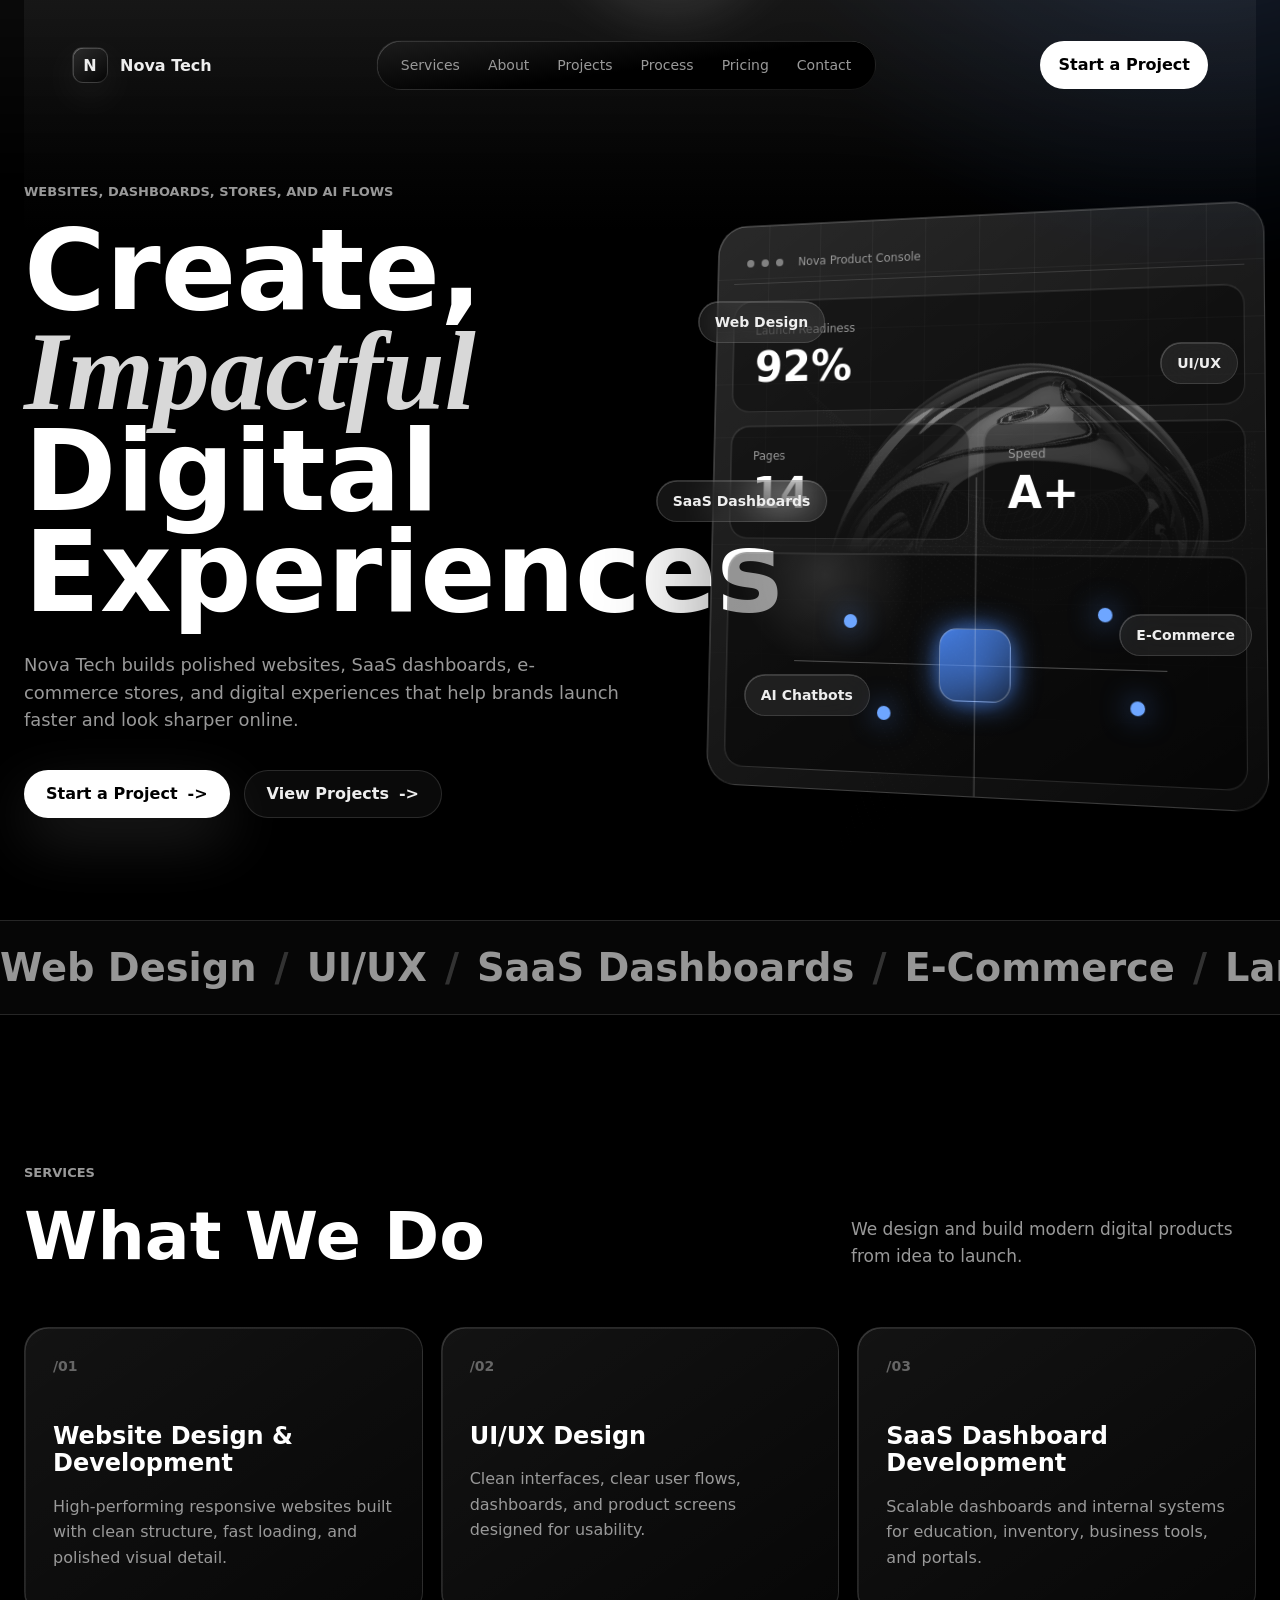
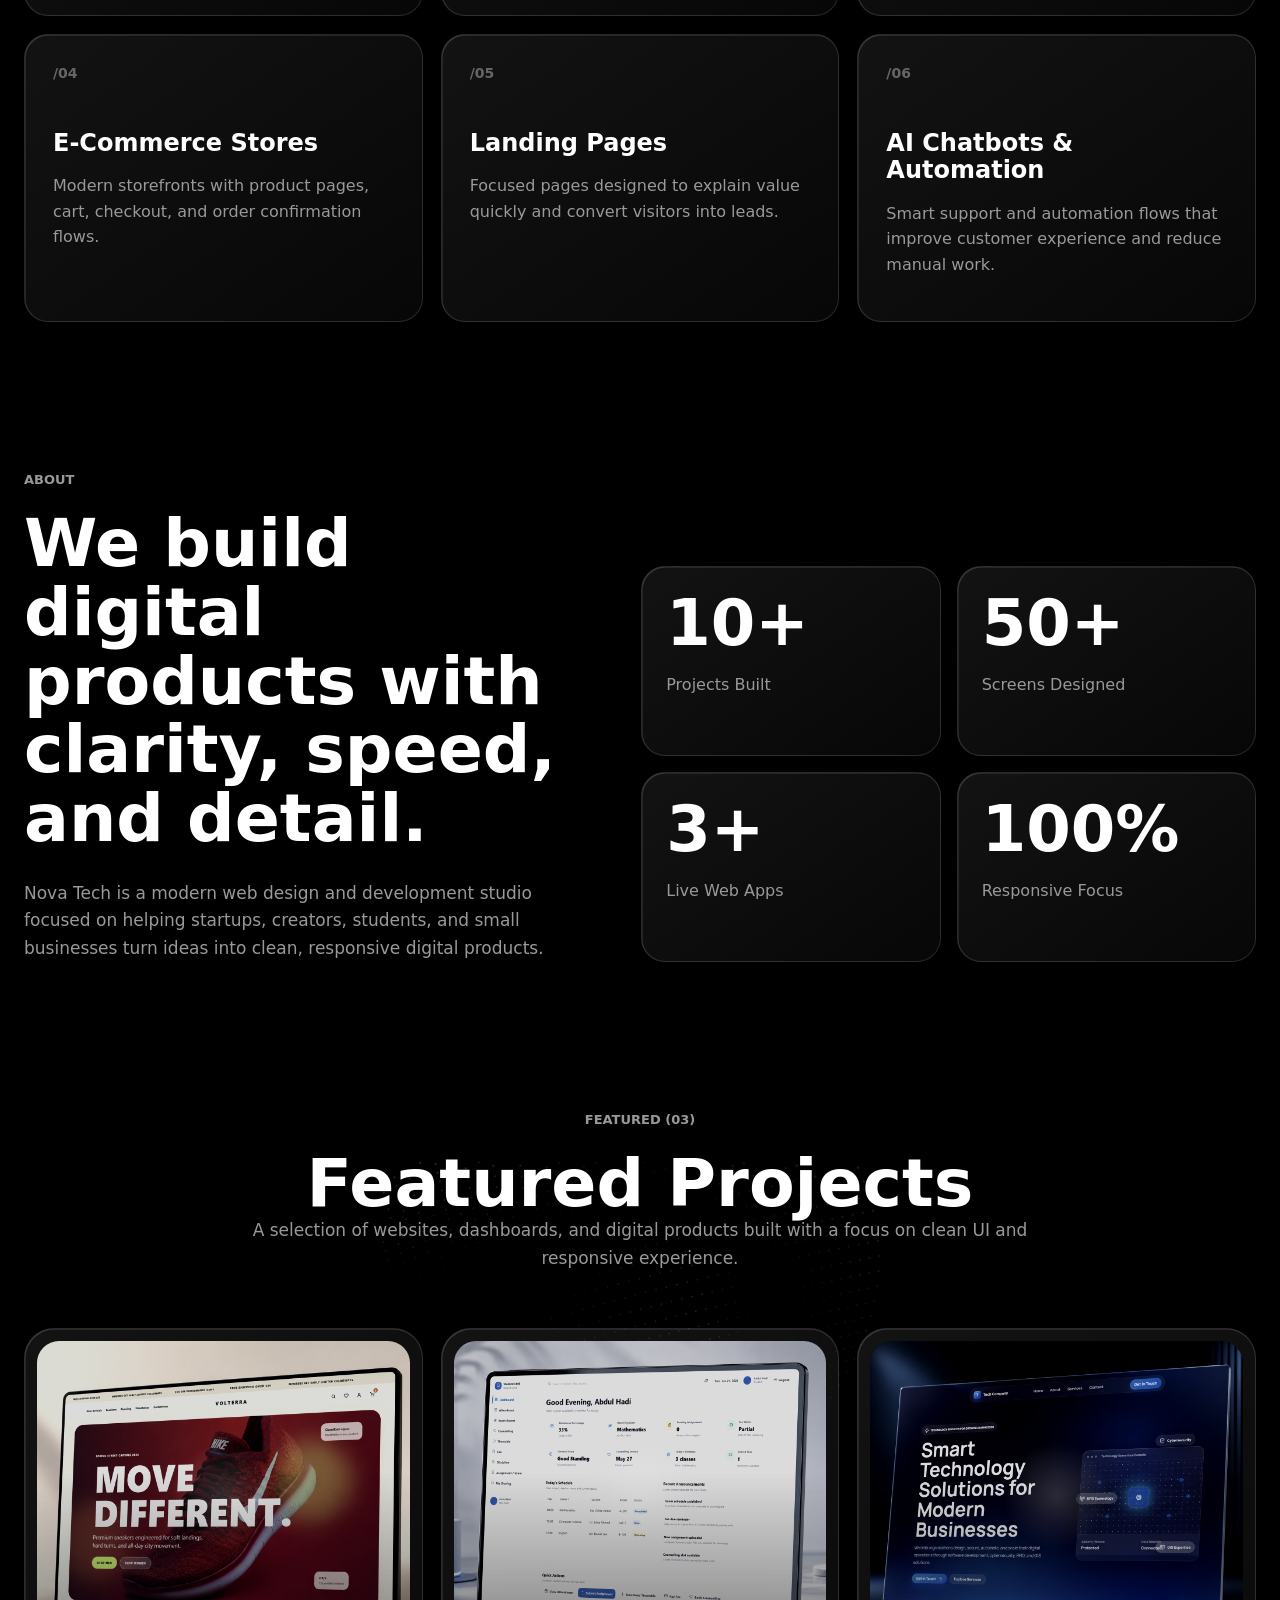
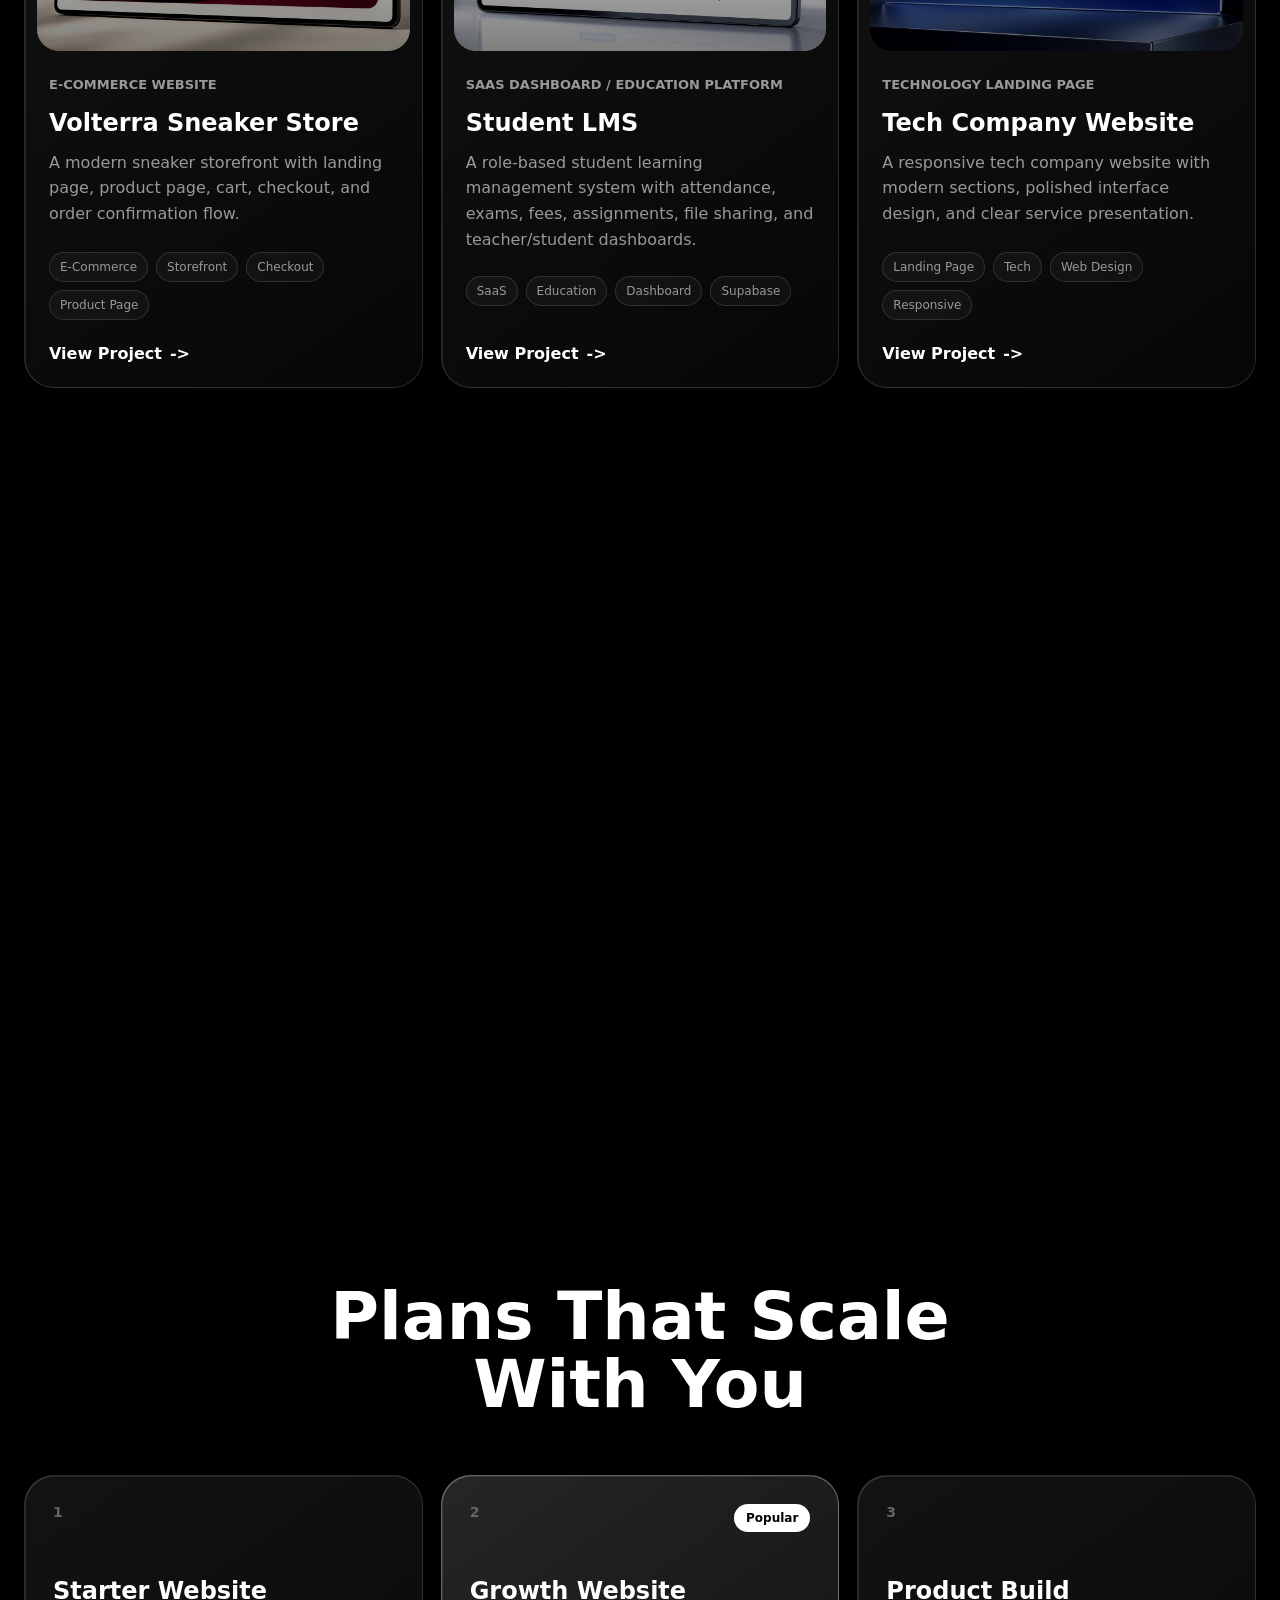
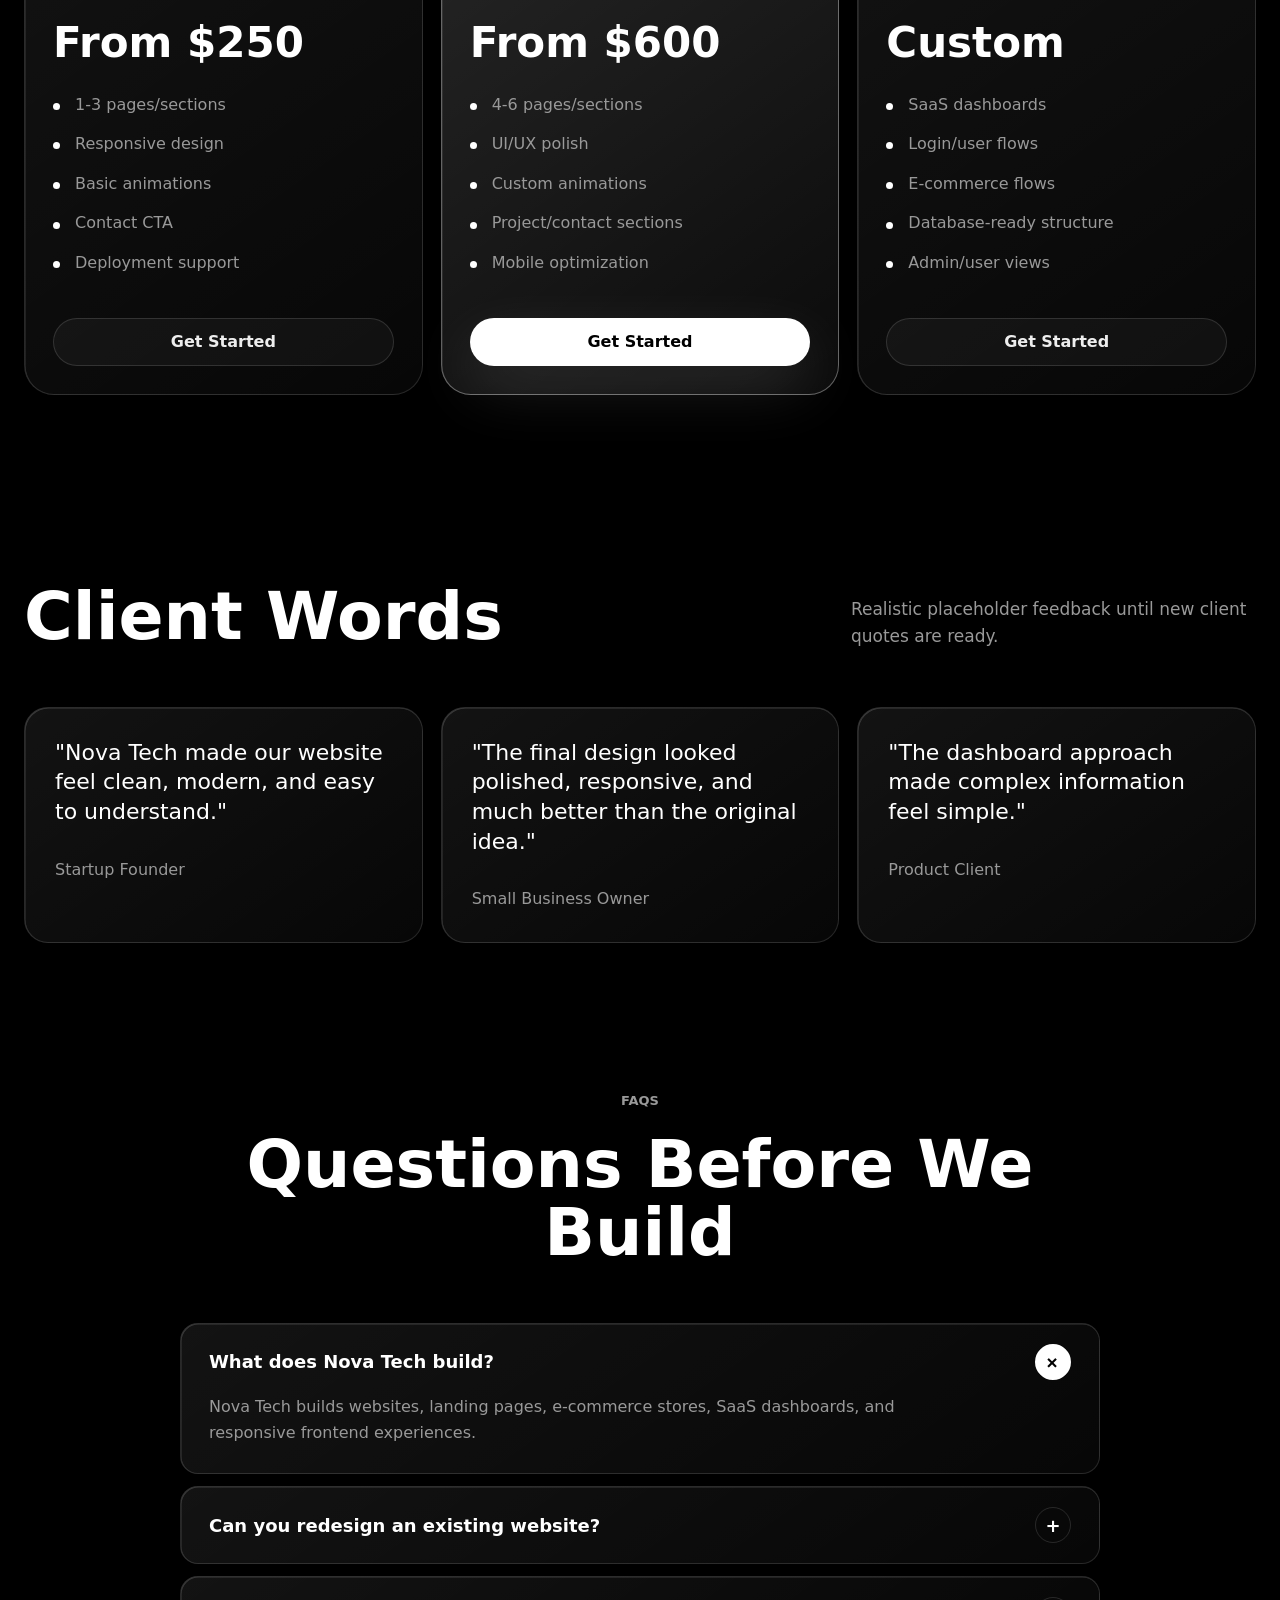
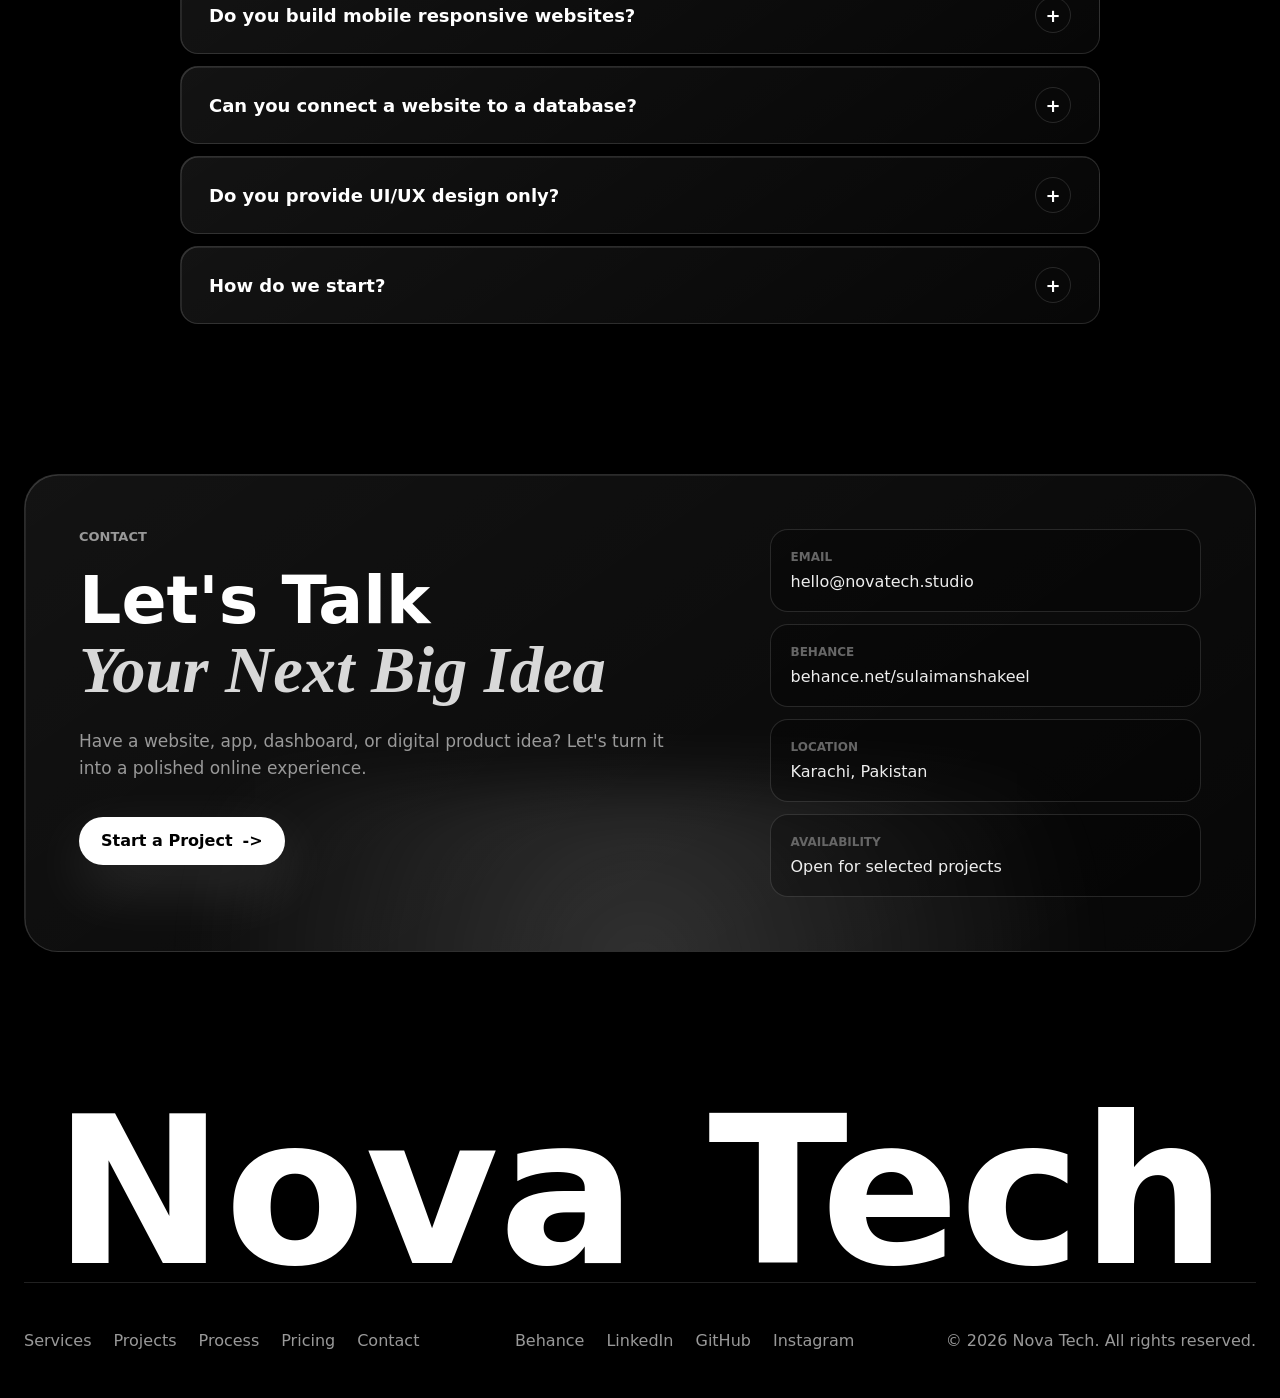
==== index.html @ 1b35720e "Add files via upload" ====
<!DOCTYPE html>
<html lang="en">
  <head>
    <meta charset="UTF-8" />
    <meta name="viewport" content="width=device-width, initial-scale=1.0" />
    <meta
      name="description"
      content="Nova Tech is a modern web design and development studio building websites, SaaS dashboards, e-commerce stores, landing pages, AI chatbot integrations, and responsive frontend experiences."
    />
    <meta property="og:title" content="Nova Tech - Web Design and Development Studio" />
    <meta
      property="og:description"
      content="Polished websites, SaaS dashboards, e-commerce stores, and digital experiences built with clarity, speed, and detail."
    />
    <meta property="og:type" content="website" />
    <meta property="og:image" content="./assets/tech-website.png" />
    <title>Nova Tech - Web Design and Development Studio</title>
    <link
      rel="icon"
      href="data:image/svg+xml,%3Csvg xmlns='http://www.w3.org/2000/svg' viewBox='0 0 64 64'%3E%3Crect width='64' height='64' rx='18' fill='%23000'/%3E%3Cpath d='M17 45V19h7.5l15 17.3V19H47v26h-7.1L24.5 27.2V45H17Z' fill='%23fff'/%3E%3C/svg%3E"
    />
    <link rel="stylesheet" href="./styles.css" />
  </head>
  <body>
    <div class="page-glow" aria-hidden="true"></div>

    <header class="site-header" data-header>
      <div class="header-inner">
        <a class="brand" href="#hero" aria-label="Nova Tech home">
          <span class="brand-mark">N</span>
          <span>Nova Tech</span>
        </a>

        <nav class="desktop-nav" aria-label="Primary navigation">
          <a href="#services">Services</a>
          <a href="#about">About</a>
          <a href="#projects">Projects</a>
          <a href="#process">Process</a>
          <a href="#pricing">Pricing</a>
          <a href="#contact">Contact</a>
        </nav>

        <a class="header-cta magnetic" href="mailto:hello@novatech.studio?subject=Start%20a%20Project">Start a Project</a>

        <button class="menu-toggle" type="button" aria-label="Open navigation" aria-expanded="false" data-menu-toggle>
          <span></span>
          <span></span>
        </button>
      </div>

      <nav class="mobile-nav" aria-label="Mobile navigation" data-mobile-nav>
        <a href="#services">Services</a>
        <a href="#about">About</a>
        <a href="#projects">Projects</a>
        <a href="#process">Process</a>
        <a href="#pricing">Pricing</a>
        <a href="#contact">Contact</a>
      </nav>
    </header>

    <main>
      <section class="hero section-shell" id="hero">
        <div class="hero-bg" aria-hidden="true">
          <img src="./assets/nova-hero-orb.svg" alt="" class="hero-orb" />
          <img src="./assets/template-wave-field.png" alt="" class="hero-wave" />
        </div>

        <div class="hero-copy">
          <p class="eyebrow reveal">Websites, dashboards, stores, and AI flows</p>
          <h1 class="reveal stagger-1">
            Create,<br />
            <em>Impactful</em><br />
            Digital Experiences
          </h1>
          <p class="hero-text reveal stagger-2">
            Nova Tech builds polished websites, SaaS dashboards, e-commerce stores, and digital experiences that help
            brands launch faster and look sharper online.
          </p>
          <div class="hero-actions reveal stagger-3">
            <a class="button button-primary magnetic" href="mailto:hello@novatech.studio?subject=Start%20a%20Project">
              Start a Project
              <span aria-hidden="true">-></span>
            </a>
            <a class="button button-secondary magnetic" href="#projects">
              View Projects
              <span aria-hidden="true">-></span>
            </a>
          </div>
        </div>

        <div class="hero-visual reveal stagger-2" aria-label="Nova Tech digital product preview">
          <div class="preview-shell">
            <div class="preview-topbar">
              <span></span>
              <span></span>
              <span></span>
              <p>Nova Product Console</p>
            </div>
            <div class="preview-grid">
              <div class="preview-card wide">
                <span class="metric-label">Launch Readiness</span>
                <strong>92%</strong>
              </div>
              <div class="preview-card">
                <span class="metric-label">Pages</span>
                <strong>14</strong>
              </div>
              <div class="preview-card">
                <span class="metric-label">Speed</span>
                <strong>A+</strong>
              </div>
              <div class="preview-panel">
                <span class="node node-a"></span>
                <span class="node node-b"></span>
                <span class="node node-c"></span>
                <span class="node node-d"></span>
                <span class="node node-center"></span>
              </div>
            </div>
          </div>

          <span class="float-label float-one">Web Design</span>
          <span class="float-label float-two">UI/UX</span>
          <span class="float-label float-three">SaaS Dashboards</span>
          <span class="float-label float-four">E-Commerce</span>
          <span class="float-label float-five">AI Chatbots</span>
        </div>
      </section>

      <section class="marquee" aria-label="Nova Tech services ticker">
        <div class="marquee-track">
          <span>Web Design</span>
          <span>UI/UX</span>
          <span>SaaS Dashboards</span>
          <span>E-Commerce</span>
          <span>Landing Pages</span>
          <span>AI Chatbots</span>
          <span>Responsive Frontends</span>
          <span>Web Design</span>
          <span>UI/UX</span>
          <span>SaaS Dashboards</span>
          <span>E-Commerce</span>
          <span>Landing Pages</span>
          <span>AI Chatbots</span>
          <span>Responsive Frontends</span>
        </div>
      </section>

      <section class="section-shell services" id="services">
        <div class="section-kicker reveal">Services</div>
        <div class="section-heading split">
          <h2 class="reveal">What We Do</h2>
          <p class="reveal stagger-1">We design and build modern digital products from idea to launch.</p>
        </div>

        <div class="service-grid">
          <article class="service-card reveal">
            <span>/01</span>
            <h3>Website Design & Development</h3>
            <p>High-performing responsive websites built with clean structure, fast loading, and polished visual detail.</p>
          </article>
          <article class="service-card reveal stagger-1">
            <span>/02</span>
            <h3>UI/UX Design</h3>
            <p>Clean interfaces, clear user flows, dashboards, and product screens designed for usability.</p>
          </article>
          <article class="service-card reveal stagger-2">
            <span>/03</span>
            <h3>SaaS Dashboard Development</h3>
            <p>Scalable dashboards and internal systems for education, inventory, business tools, and portals.</p>
          </article>
          <article class="service-card reveal">
            <span>/04</span>
            <h3>E-Commerce Stores</h3>
            <p>Modern storefronts with product pages, cart, checkout, and order confirmation flows.</p>
          </article>
          <article class="service-card reveal stagger-1">
            <span>/05</span>
            <h3>Landing Pages</h3>
            <p>Focused pages designed to explain value quickly and convert visitors into leads.</p>
          </article>
          <article class="service-card reveal stagger-2">
            <span>/06</span>
            <h3>AI Chatbots & Automation</h3>
            <p>Smart support and automation flows that improve customer experience and reduce manual work.</p>
          </article>
        </div>
      </section>

      <section class="section-shell about" id="about">
        <div class="about-copy">
          <div class="section-kicker reveal">About</div>
          <h2 class="reveal">We build digital products with clarity, speed, and detail.</h2>
          <p class="reveal stagger-1">
            Nova Tech is a modern web design and development studio focused on helping startups, creators, students, and
            small businesses turn ideas into clean, responsive digital products.
          </p>
        </div>

        <div class="stats-grid">
          <div class="stat-card reveal"><strong>10+</strong><span>Projects Built</span></div>
          <div class="stat-card reveal stagger-1"><strong>50+</strong><span>Screens Designed</span></div>
          <div class="stat-card reveal stagger-2"><strong>3+</strong><span>Live Web Apps</span></div>
          <div class="stat-card reveal stagger-3"><strong>100%</strong><span>Responsive Focus</span></div>
        </div>
      </section>

      <section class="section-shell projects" id="projects">
        <div class="section-heading centered">
          <div class="section-kicker reveal">Featured (03)</div>
          <h2 class="reveal stagger-1">Featured Projects</h2>
          <p class="reveal stagger-2">
            A selection of websites, dashboards, and digital products built with a focus on clean UI and responsive
            experience.
          </p>
        </div>

        <div class="project-grid">
          <a
            class="project-card reveal"
            href="https://sneaker-store-self.vercel.app/"
            target="_blank"
            rel="noopener"
          >
            <div class="project-image">
              <img src="./assets/sneaker-store.png" alt="Volterra Sneaker Store website preview" />
              <span class="project-cursor">View</span>
            </div>
            <div class="project-body">
              <p>E-Commerce Website</p>
              <h3>Volterra Sneaker Store</h3>
              <span class="project-description">
                A modern sneaker storefront with landing page, product page, cart, checkout, and order confirmation flow.
              </span>
              <div class="tag-row">
                <span>E-Commerce</span>
                <span>Storefront</span>
                <span>Checkout</span>
                <span>Product Page</span>
              </div>
              <span class="project-link">View Project <span aria-hidden="true">-></span></span>
            </div>
          </a>

          <a
            class="project-card reveal stagger-1"
            href="https://student-lms-alpha.vercel.app/dashboard"
            target="_blank"
            rel="noopener"
          >
            <div class="project-image">
              <img src="./assets/student-lms.png" alt="Student LMS dashboard preview" />
              <span class="project-cursor">View</span>
            </div>
            <div class="project-body">
              <p>SaaS Dashboard / Education Platform</p>
              <h3>Student LMS</h3>
              <span class="project-description">
                A role-based student learning management system with attendance, exams, fees, assignments, file sharing,
                and teacher/student dashboards.
              </span>
              <div class="tag-row">
                <span>SaaS</span>
                <span>Education</span>
                <span>Dashboard</span>
                <span>Supabase</span>
              </div>
              <span class="project-link">View Project <span aria-hidden="true">-></span></span>
            </div>
          </a>

          <a
            class="project-card reveal stagger-2"
            href="https://tech-website-phi.vercel.app/"
            target="_blank"
            rel="noopener"
          >
            <div class="project-image">
              <img src="./assets/tech-website.png" alt="Tech Company Website landing page preview" />
              <span class="project-cursor">View</span>
            </div>
            <div class="project-body">
              <p>Technology Landing Page</p>
              <h3>Tech Company Website</h3>
              <span class="project-description">
                A responsive tech company website with modern sections, polished interface design, and clear service
                presentation.
              </span>
              <div class="tag-row">
                <span>Landing Page</span>
                <span>Tech</span>
                <span>Web Design</span>
                <span>Responsive</span>
              </div>
              <span class="project-link">View Project <span aria-hidden="true">-></span></span>
            </div>
          </a>
        </div>
      </section>

      <section class="section-shell process" id="process">
        <div class="section-heading split">
          <div>
            <div class="section-kicker reveal">Process</div>
            <h2 class="reveal stagger-1">The Journey to a Successful Product</h2>
          </div>
          <p class="reveal stagger-2">
            We keep the path clear from first idea to final launch, with focused decisions at every stage.
          </p>
        </div>

        <div class="process-list">
          <article class="process-step reveal">
            <span>01</span>
            <h3>Discover</h3>
            <p>We understand your goals, audience, pages, features, and visual direction.</p>
          </article>
          <article class="process-step reveal stagger-1">
            <span>02</span>
            <h3>Design</h3>
            <p>We create clean layouts, strong hierarchy, and responsive user flows.</p>
          </article>
          <article class="process-step reveal stagger-2">
            <span>03</span>
            <h3>Develop</h3>
            <p>We build the website or app with clean code, smooth animations, and mobile responsiveness.</p>
          </article>
          <article class="process-step reveal stagger-3">
            <span>04</span>
            <h3>Launch & Improve</h3>
            <p>We prepare the final build for deployment and refine the product after testing.</p>
          </article>
        </div>
      </section>

      <section class="section-shell pricing" id="pricing">
        <div class="section-heading centered">
          <div class="section-kicker reveal">Pricing</div>
          <h2 class="reveal stagger-1">Plans That Scale With You</h2>
        </div>

        <div class="pricing-grid">
          <article class="plan-card reveal">
            <span class="plan-number">1</span>
            <h3>Starter Website</h3>
            <p class="price">From $250</p>
            <ul>
              <li>1-3 pages/sections</li>
              <li>Responsive design</li>
              <li>Basic animations</li>
              <li>Contact CTA</li>
              <li>Deployment support</li>
            </ul>
            <a class="button button-secondary magnetic" href="mailto:hello@novatech.studio?subject=Starter%20Website">
              Get Started
            </a>
          </article>

          <article class="plan-card featured-plan reveal stagger-1">
            <span class="plan-badge">Popular</span>
            <span class="plan-number">2</span>
            <h3>Growth Website</h3>
            <p class="price">From $600</p>
            <ul>
              <li>4-6 pages/sections</li>
              <li>UI/UX polish</li>
              <li>Custom animations</li>
              <li>Project/contact sections</li>
              <li>Mobile optimization</li>
            </ul>
            <a class="button button-primary magnetic" href="mailto:hello@novatech.studio?subject=Growth%20Website">
              Get Started
            </a>
          </article>

          <article class="plan-card reveal stagger-2">
            <span class="plan-number">3</span>
            <h3>Product Build</h3>
            <p class="price">Custom</p>
            <ul>
              <li>SaaS dashboards</li>
              <li>Login/user flows</li>
              <li>E-commerce flows</li>
              <li>Database-ready structure</li>
              <li>Admin/user views</li>
            </ul>
            <a class="button button-secondary magnetic" href="mailto:hello@novatech.studio?subject=Product%20Build">
              Get Started
            </a>
          </article>
        </div>
      </section>

      <section class="section-shell testimonials" id="testimonials">
        <div class="section-heading split">
          <div>
            <div class="section-kicker reveal">Testimonials</div>
            <h2 class="reveal stagger-1">Client Words</h2>
          </div>
          <p class="reveal stagger-2">Realistic placeholder feedback until new client quotes are ready.</p>
        </div>

        <div class="testimonial-grid">
          <article class="testimonial-card reveal">
            <p>"Nova Tech made our website feel clean, modern, and easy to understand."</p>
            <span>Startup Founder</span>
          </article>
          <article class="testimonial-card reveal stagger-1">
            <p>"The final design looked polished, responsive, and much better than the original idea."</p>
            <span>Small Business Owner</span>
          </article>
          <article class="testimonial-card reveal stagger-2">
            <p>"The dashboard approach made complex information feel simple."</p>
            <span>Product Client</span>
          </article>
        </div>
      </section>

      <section class="section-shell faq" id="faqs">
        <div class="section-heading centered">
          <div class="section-kicker reveal">FAQs</div>
          <h2 class="reveal stagger-1">Questions Before We Build</h2>
        </div>

        <div class="faq-list">
          <details class="faq-item reveal" open>
            <summary>What does Nova Tech build?</summary>
            <p>Nova Tech builds websites, landing pages, e-commerce stores, SaaS dashboards, and responsive frontend experiences.</p>
          </details>
          <details class="faq-item reveal">
            <summary>Can you redesign an existing website?</summary>
            <p>Yes, we can improve structure, visual hierarchy, responsiveness, and overall user experience.</p>
          </details>
          <details class="faq-item reveal">
            <summary>Do you build mobile responsive websites?</summary>
            <p>Yes, every project is designed and developed for desktop, tablet, and mobile.</p>
          </details>
          <details class="faq-item reveal">
            <summary>Can you connect a website to a database?</summary>
            <p>Yes, app-style projects can be prepared with database-ready structures using tools such as Supabase.</p>
          </details>
          <details class="faq-item reveal">
            <summary>Do you provide UI/UX design only?</summary>
            <p>Yes, Nova Tech can provide design-only screens or complete design-to-development builds.</p>
          </details>
          <details class="faq-item reveal">
            <summary>How do we start?</summary>
            <p>Send your idea, reference websites, required pages, and any content you already have.</p>
          </details>
        </div>
      </section>

      <section class="contact section-shell" id="contact">
        <div class="contact-panel reveal">
          <div class="contact-copy">
            <div class="section-kicker">Contact</div>
            <h2>Let&apos;s Talk<br /><em>Your Next Big Idea</em></h2>
            <p>Have a website, app, dashboard, or digital product idea? Let&apos;s turn it into a polished online experience.</p>
            <a class="button button-primary magnetic" href="mailto:hello@novatech.studio?subject=Start%20a%20Project">
              Start a Project
              <span aria-hidden="true">-></span>
            </a>
          </div>

          <div class="contact-details" aria-label="Nova Tech contact details">
            <a href="mailto:hello@novatech.studio">
              <span>Email</span>
              hello@novatech.studio
            </a>
            <a href="https://www.behance.net/sulaimanshakeel" target="_blank" rel="noopener">
              <span>Behance</span>
              behance.net/sulaimanshakeel
            </a>
            <p>
              <span>Location</span>
              Karachi, Pakistan
            </p>
            <p>
              <span>Availability</span>
              Open for selected projects
            </p>
          </div>
        </div>
      </section>
    </main>

    <footer class="site-footer">
      <div class="footer-wordmark">Nova Tech</div>
      <div class="footer-bottom">
        <nav aria-label="Footer navigation">
          <a href="#services">Services</a>
          <a href="#projects">Projects</a>
          <a href="#process">Process</a>
          <a href="#pricing">Pricing</a>
          <a href="#contact">Contact</a>
        </nav>
        <nav aria-label="Social links">
          <a href="https://www.behance.net/sulaimanshakeel" target="_blank" rel="noopener">Behance</a>
          <a href="https://www.linkedin.com/" target="_blank" rel="noopener">LinkedIn</a>
          <a href="https://github.com/" target="_blank" rel="noopener">GitHub</a>
          <a href="https://www.instagram.com/" target="_blank" rel="noopener">Instagram</a>
        </nav>
        <p>© 2026 Nova Tech. All rights reserved.</p>
      </div>
    </footer>

    <script src="./script.js"></script>
  </body>
</html>
---- styles.css ----
:root {
  --black: #000;
  --ink: #0c0c0c;
  --panel: #111;
  --panel-soft: #171717;
  --line: rgba(255, 255, 255, 0.13);
  --line-bright: rgba(255, 255, 255, 0.24);
  --white: #fff;
  --text: #eee;
  --muted: #999;
  --muted-2: #666;
  --accent: #d9ecff;
  --blue: #4d8dff;
  --radius-xl: 34px;
  --radius-lg: 24px;
  --radius-md: 16px;
  --container: min(1296px, calc(100vw - 48px));
  --ease: cubic-bezier(0.12, 0.23, 0.5, 1);
}

* {
  box-sizing: border-box;
}

html {
  scroll-behavior: smooth;
  overflow-x: hidden;
}

body {
  margin: 0;
  background: var(--black);
  color: var(--text);
  font-family: system-ui, -apple-system, BlinkMacSystemFont, "Segoe UI", sans-serif;
  overflow-x: hidden;
}

body.menu-open {
  overflow: hidden;
}

img {
  display: block;
  max-width: 100%;
}

a {
  color: inherit;
  text-decoration: none;
}

button,
input,
textarea {
  font: inherit;
}

.page-glow {
  position: fixed;
  inset: -20% -10% auto;
  z-index: -2;
  height: 620px;
  background:
    radial-gradient(circle at 52% 18%, rgba(255, 255, 255, 0.22), transparent 13%),
    radial-gradient(circle at 86% 12%, rgba(77, 141, 255, 0.16), transparent 28%),
    linear-gradient(180deg, rgba(255, 255, 255, 0.08), transparent 62%);
  filter: blur(16px);
  opacity: 0.9;
  pointer-events: none;
  contain: paint;
}

.section-shell {
  width: var(--container);
  margin: 0 auto;
}

.site-header {
  position: fixed;
  top: 0;
  left: 50%;
  z-index: 50;
  width: min(100%, 1920px);
  padding: 40px 72px 0;
  transform: translateX(-50%);
  transition: padding 0.35s var(--ease), background 0.35s var(--ease), backdrop-filter 0.35s var(--ease);
}

.site-header.is-scrolled,
.site-header.is-open {
  padding-top: 14px;
  background: linear-gradient(180deg, rgba(0, 0, 0, 0.82), rgba(0, 0, 0, 0));
  backdrop-filter: blur(18px);
}

.header-inner {
  display: flex;
  align-items: center;
  justify-content: space-between;
  gap: 24px;
}

.brand {
  display: inline-flex;
  align-items: center;
  gap: 12px;
  font-weight: 700;
  letter-spacing: 0;
  white-space: nowrap;
}

.brand-mark {
  display: grid;
  width: 36px;
  height: 36px;
  place-items: center;
  border: 1px solid var(--line);
  border-radius: 11px;
  background: linear-gradient(145deg, #2b2b2b, #050505);
  box-shadow: inset 0.5px 0.5px 0 rgba(255, 255, 255, 0.35), 0 12px 42px rgba(255, 255, 255, 0.08);
}

.desktop-nav,
.mobile-nav {
  background: linear-gradient(-8deg, #000 45%, #292929 125%);
  border: 1px solid rgba(255, 255, 255, 0.08);
  box-shadow: inset 0.5px 0.5px 0 rgba(134, 134, 134, 0.5);
}

.desktop-nav {
  display: flex;
  align-items: center;
  gap: 28px;
  padding: 16px 24px;
  border-radius: 100px;
}

.desktop-nav a,
.mobile-nav a {
  position: relative;
  color: var(--muted);
  font-size: 14px;
  transition: color 0.3s var(--ease);
}

.desktop-nav a::after,
.mobile-nav a::after {
  content: "";
  position: absolute;
  right: 0;
  bottom: -5px;
  left: 0;
  height: 2px;
  background: var(--white);
  transform: scaleX(0);
  transform-origin: left;
  transition: transform 0.35s var(--ease);
}

.desktop-nav a:hover,
.mobile-nav a:hover {
  color: var(--text);
}

.desktop-nav a:hover::after,
.mobile-nav a:hover::after {
  transform: scaleX(1);
}

.header-cta,
.button {
  display: inline-flex;
  align-items: center;
  justify-content: center;
  gap: 10px;
  min-height: 48px;
  border-radius: 999px;
  font-weight: 600;
  line-height: 1;
  white-space: nowrap;
  transition: transform 0.35s var(--ease), border-color 0.35s var(--ease), background 0.35s var(--ease), color 0.35s var(--ease);
}

.header-cta {
  padding: 0 18px;
  color: var(--black);
  background: var(--white);
}

.button {
  padding: 0 22px;
}

.button-primary {
  color: var(--black);
  background: var(--white);
  box-shadow: 0 22px 60px rgba(255, 255, 255, 0.12);
}

.button-secondary {
  color: var(--text);
  border: 1px solid var(--line);
  background: rgba(255, 255, 255, 0.04);
}

.button:hover,
.header-cta:hover {
  transform: translateY(-3px);
}

.button-primary:hover,
.header-cta:hover {
  background: #dfeeff;
}

.button-secondary:hover {
  border-color: var(--line-bright);
  background: rgba(255, 255, 255, 0.08);
}

.menu-toggle {
  display: none;
  width: 44px;
  height: 44px;
  border: 0;
  border-radius: 12px;
  color: var(--white);
  background: transparent;
  cursor: pointer;
}

.menu-toggle span {
  display: block;
  width: 20px;
  height: 2px;
  margin: 5px auto;
  border-radius: 99px;
  background: var(--white);
  transition: transform 0.3s var(--ease), opacity 0.3s var(--ease);
}

.site-header.is-open .menu-toggle span:first-child {
  transform: translateY(7px) rotate(45deg);
}

.site-header.is-open .menu-toggle span:last-child {
  transform: translateY(-7px) rotate(-45deg);
}

.mobile-nav {
  display: none;
}

.hero {
  position: relative;
  display: grid;
  grid-template-columns: minmax(0, 1.02fr) minmax(360px, 0.98fr);
  align-items: center;
  gap: 56px;
  min-height: 920px;
  padding: 168px 0 86px;
}

.hero-bg {
  position: absolute;
  inset: 0;
  z-index: -1;
  overflow: hidden;
  pointer-events: none;
  contain: paint;
}

.hero-bg::before {
  content: "";
  position: absolute;
  inset: -130px -10vw auto;
  height: 860px;
  background: linear-gradient(180deg, rgba(255, 255, 255, 0.11), rgba(0, 0, 0, 0.08) 42%, #000 100%);
  opacity: 0.8;
}

.hero-orb {
  position: absolute;
  top: 160px;
  left: 46%;
  width: min(870px, 66vw);
  opacity: 0.8;
  filter: saturate(0) contrast(1.08);
  animation: hero-drift 8s var(--ease) infinite alternate;
}

.hero-wave {
  position: absolute;
  right: -18%;
  bottom: 70px;
  width: min(950px, 66vw);
  opacity: 0.18;
  filter: grayscale(1);
}

.eyebrow,
.section-kicker {
  margin: 0 0 22px;
  color: var(--muted);
  font-size: 13px;
  font-weight: 600;
  letter-spacing: 0;
  text-transform: uppercase;
}

.hero h1 {
  max-width: 690px;
  margin: 0;
  color: var(--white);
  font-size: clamp(72px, 8.7vw, 142px);
  font-weight: 700;
  letter-spacing: 0;
  line-height: 0.9;
}

.hero h1 em,
.contact h2 em {
  font-family: Georgia, "Times New Roman", serif;
  font-weight: 700;
  color: #d8d8d8;
}

.hero-text {
  max-width: 620px;
  margin: 28px 0 0;
  color: var(--muted);
  font-size: clamp(17px, 1.4vw, 22px);
  line-height: 1.55;
}

.hero-actions {
  display: flex;
  flex-wrap: wrap;
  gap: 14px;
  margin-top: 36px;
}

.hero-visual {
  position: relative;
  min-height: 570px;
}

.preview-shell {
  position: absolute;
  top: 50%;
  right: 0;
  width: min(560px, 100%);
  padding: 18px;
  border: 1px solid var(--line);
  border-radius: 32px;
  background: linear-gradient(145deg, rgba(255, 255, 255, 0.16), rgba(255, 255, 255, 0.04));
  box-shadow: inset 0.5px 0.5px 0 rgba(255, 255, 255, 0.25), 0 46px 120px rgba(0, 0, 0, 0.45);
  transform: translateY(-50%) perspective(900px) rotateY(-9deg) rotateX(3deg);
  overflow: hidden;
}

.preview-shell::before {
  content: "";
  position: absolute;
  inset: 0;
  background:
    linear-gradient(rgba(255, 255, 255, 0.05) 1px, transparent 1px),
    linear-gradient(90deg, rgba(255, 255, 255, 0.05) 1px, transparent 1px);
  background-size: 56px 56px;
  mask-image: linear-gradient(180deg, rgba(0, 0, 0, 0.9), transparent);
  pointer-events: none;
}

.preview-topbar {
  position: relative;
  display: flex;
  align-items: center;
  gap: 8px;
  min-height: 44px;
  padding: 0 14px;
  border-bottom: 1px solid var(--line);
}

.preview-topbar span {
  width: 8px;
  height: 8px;
  border-radius: 50%;
  background: rgba(255, 255, 255, 0.42);
}

.preview-topbar p {
  margin: 0 0 0 8px;
  color: var(--muted);
  font-size: 12px;
}

.preview-grid {
  position: relative;
  display: grid;
  grid-template-columns: repeat(2, minmax(0, 1fr));
  gap: 14px;
  padding-top: 18px;
}

.preview-card,
.preview-panel {
  border: 1px solid var(--line);
  border-radius: 20px;
  background: rgba(0, 0, 0, 0.35);
  box-shadow: inset 0.5px 0.5px 0 rgba(255, 255, 255, 0.16);
}

.preview-card {
  padding: 24px;
}

.preview-card.wide {
  grid-column: span 2;
}

.metric-label {
  display: block;
  color: var(--muted);
  font-size: 12px;
}

.preview-card strong {
  display: block;
  margin-top: 10px;
  color: var(--white);
  font-size: 44px;
  line-height: 1;
}

.preview-panel {
  position: relative;
  grid-column: span 2;
  min-height: 220px;
  background:
    radial-gradient(circle at center, rgba(77, 141, 255, 0.3), transparent 18%),
    radial-gradient(circle at 20% 10%, rgba(255, 255, 255, 0.12), transparent 20%),
    rgba(0, 0, 0, 0.42);
}

.preview-panel::before,
.preview-panel::after {
  content: "";
  position: absolute;
  inset: 50% 14%;
  height: 1px;
  background: rgba(255, 255, 255, 0.28);
}

.preview-panel::after {
  transform: rotate(90deg);
}

.node {
  position: absolute;
  width: 14px;
  height: 14px;
  border-radius: 50%;
  background: #6ea6ff;
  box-shadow: 0 0 28px rgba(77, 141, 255, 0.8);
}

.node-a {
  top: 28%;
  left: 24%;
}

.node-b {
  top: 23%;
  right: 24%;
}

.node-c {
  right: 18%;
  bottom: 30%;
}

.node-d {
  bottom: 24%;
  left: 31%;
}

.node-center {
  top: 50%;
  left: 50%;
  width: 72px;
  height: 72px;
  border: 1px solid rgba(255, 255, 255, 0.32);
  background: linear-gradient(145deg, rgba(77, 141, 255, 0.88), rgba(77, 141, 255, 0.24));
  border-radius: 18px;
  transform: translate(-50%, -50%);
}

.float-label {
  position: absolute;
  display: inline-flex;
  align-items: center;
  min-height: 42px;
  padding: 0 16px;
  border: 1px solid var(--line);
  border-radius: 999px;
  color: var(--text);
  background: rgba(255, 255, 255, 0.08);
  box-shadow: inset 0.5px 0.5px 0 rgba(255, 255, 255, 0.25);
  backdrop-filter: blur(18px);
  font-size: 14px;
  font-weight: 700;
  animation: float-label 4s var(--ease) infinite alternate;
}

.float-one {
  top: 85px;
  left: 18px;
}

.float-two {
  top: 126px;
  right: 18px;
  animation-delay: 0.4s;
}

.float-three {
  top: 264px;
  left: -24px;
  animation-delay: 0.8s;
}

.float-four {
  right: 4px;
  bottom: 130px;
  animation-delay: 1.2s;
}

.float-five {
  bottom: 70px;
  left: 64px;
  animation-delay: 1.6s;
}

.marquee {
  width: 100%;
  max-width: 100vw;
  overflow: hidden;
  contain: layout paint;
  border-block: 1px solid var(--line);
  background: #060606;
}

.marquee-track {
  display: flex;
  width: max-content;
  gap: 18px;
  padding: 24px 0;
  animation: marquee 32s linear infinite;
}

.marquee-track span {
  color: rgba(255, 255, 255, 0.58);
  font-size: clamp(20px, 3vw, 42px);
  font-weight: 700;
  white-space: nowrap;
}

.marquee-track span::after {
  content: "/";
  margin-left: 18px;
  color: rgba(255, 255, 255, 0.18);
}

.services,
.about,
.projects,
.process,
.pricing,
.testimonials,
.faq,
.contact {
  padding: 150px 0 0;
}

.section-heading {
  margin-bottom: 56px;
}

.section-heading.split {
  display: grid;
  grid-template-columns: minmax(0, 1fr) minmax(300px, 0.52fr);
  align-items: end;
  gap: 48px;
}

.section-heading.centered {
  max-width: 790px;
  margin-inline: auto;
  text-align: center;
}

.section-heading h2,
.about h2,
.contact h2 {
  margin: 0;
  color: var(--white);
  font-size: clamp(42px, 5.2vw, 76px);
  font-weight: 600;
  letter-spacing: 0;
  line-height: 1.03;
}

.section-heading p,
.about-copy p,
.contact-copy p {
  margin: 0;
  color: var(--muted);
  font-size: 17px;
  line-height: 1.6;
}

.service-grid {
  display: grid;
  grid-template-columns: repeat(3, minmax(0, 1fr));
  gap: 18px;
}

.service-card,
.stat-card,
.project-card,
.process-step,
.plan-card,
.testimonial-card,
.faq-item,
.contact-panel {
  border: 1px solid var(--line);
  background: linear-gradient(145deg, rgba(255, 255, 255, 0.075), rgba(255, 255, 255, 0.026));
  box-shadow: inset 0.5px 0.5px 0 rgba(255, 255, 255, 0.18);
}

.service-card {
  min-height: 280px;
  padding: 28px;
  border-radius: var(--radius-lg);
  transition: transform 0.45s var(--ease), border-color 0.45s var(--ease), background 0.45s var(--ease);
}

.service-card:hover {
  border-color: var(--line-bright);
  background: linear-gradient(145deg, rgba(255, 255, 255, 0.11), rgba(255, 255, 255, 0.04));
  transform: translateY(-8px);
}

.service-card span,
.process-step span,
.plan-number {
  color: var(--muted-2);
  font-size: 14px;
  font-weight: 700;
}

.service-card h3,
.process-step h3,
.plan-card h3,
.project-body h3 {
  margin: 48px 0 16px;
  color: var(--white);
  font-size: 24px;
  line-height: 1.15;
}

.service-card p,
.process-step p,
.project-description,
.plan-card li,
.testimonial-card span,
.faq-item p {
  color: var(--muted);
  line-height: 1.6;
}

.about {
  display: grid;
  grid-template-columns: minmax(0, 0.9fr) minmax(360px, 1fr);
  gap: 64px;
  align-items: end;
}

.about-copy p {
  max-width: 650px;
  margin-top: 28px;
}

.stats-grid {
  display: grid;
  grid-template-columns: repeat(2, minmax(0, 1fr));
  gap: 16px;
}

.stat-card {
  min-height: 190px;
  padding: 24px;
  border-radius: var(--radius-lg);
}

.stat-card strong {
  display: block;
  color: var(--white);
  font-size: clamp(42px, 5vw, 72px);
  line-height: 1;
}

.stat-card span {
  display: block;
  margin-top: 20px;
  color: var(--muted);
}

.projects {
  position: relative;
}

.projects::before {
  content: "";
  position: absolute;
  inset: 80px -16vw auto;
  z-index: -1;
  height: 760px;
  background: url("./assets/template-dot-field.png") center/520px auto no-repeat;
  opacity: 0.18;
  filter: grayscale(1);
}

.project-grid {
  display: grid;
  grid-template-columns: repeat(3, minmax(0, 1fr));
  gap: 18px;
}

.project-card {
  position: relative;
  display: flex;
  min-height: 100%;
  flex-direction: column;
  border-radius: 30px;
  overflow: hidden;
  cursor: pointer;
  transition: transform 0.5s var(--ease), border-color 0.5s var(--ease), background 0.5s var(--ease);
}

.project-card:hover {
  border-color: var(--line-bright);
  background: linear-gradient(145deg, rgba(255, 255, 255, 0.115), rgba(255, 255, 255, 0.035));
  transform: translateY(-10px);
}

.project-image {
  position: relative;
  aspect-ratio: 1.2;
  margin: 12px;
  border-radius: 22px;
  background: #090909;
  overflow: hidden;
}

.project-image::after {
  content: "";
  position: absolute;
  inset: 0;
  background:
    linear-gradient(180deg, transparent 42%, rgba(0, 0, 0, 0.58)),
    radial-gradient(circle at var(--x, 50%) var(--y, 50%), rgba(255, 255, 255, 0.25), transparent 22%);
  opacity: 0.72;
  transition: opacity 0.4s var(--ease);
}

.project-image img {
  width: 100%;
  height: 100%;
  object-fit: cover;
  filter: saturate(0.58) contrast(1.12) brightness(0.86);
  transform: scale(1.02);
  transition: transform 0.7s var(--ease), filter 0.7s var(--ease);
}

.project-card:hover .project-image img {
  filter: saturate(0.78) contrast(1.08) brightness(0.96);
  transform: scale(1.08);
}

.project-cursor {
  position: absolute;
  left: var(--x, 50%);
  top: var(--y, 50%);
  z-index: 2;
  display: grid;
  width: 78px;
  height: 78px;
  place-items: center;
  border: 1px solid rgba(255, 255, 255, 0.22);
  border-radius: 50%;
  color: var(--black);
  background: var(--white);
  font-size: 13px;
  font-weight: 800;
  opacity: 0;
  transform: translate(-50%, -50%) scale(0.72);
  transition: opacity 0.35s var(--ease), transform 0.35s var(--ease);
  pointer-events: none;
}

.project-card:hover .project-cursor {
  opacity: 1;
  transform: translate(-50%, -50%) scale(1);
}

.project-body {
  display: flex;
  flex: 1;
  flex-direction: column;
  padding: 14px 24px 24px;
}

.project-body p {
  margin: 0;
  color: var(--muted);
  font-size: 13px;
  font-weight: 700;
  text-transform: uppercase;
}

.project-body h3 {
  margin: 18px 0 12px;
}

.project-description {
  display: block;
  min-height: 78px;
}

.tag-row {
  display: flex;
  flex-wrap: wrap;
  gap: 8px;
  margin: 24px 0;
}

.tag-row span {
  min-height: 30px;
  padding: 7px 10px;
  border: 1px solid var(--line);
  border-radius: 999px;
  color: var(--muted);
  background: rgba(255, 255, 255, 0.035);
  font-size: 12px;
}

.project-link {
  display: inline-flex;
  align-items: center;
  gap: 8px;
  margin-top: auto;
  color: var(--white);
  font-weight: 700;
}

.project-link span {
  transition: transform 0.35s var(--ease);
}

.project-card:hover .project-link span {
  transform: translateX(5px);
}

.process {
  position: relative;
}

.process::before {
  content: "";
  position: absolute;
  inset: 120px auto auto 50%;
  z-index: -1;
  width: 100vw;
  height: 620px;
  background: url("./assets/template-grid-field.svg") center/820px auto no-repeat;
  opacity: 0.1;
  transform: translateX(-50%);
  filter: grayscale(1);
}

.process-list {
  display: grid;
  grid-template-columns: repeat(4, minmax(0, 1fr));
  gap: 16px;
}

.process-step {
  min-height: 320px;
  padding: 28px;
  border-radius: var(--radius-lg);
}

.process-step h3 {
  margin-top: 86px;
}

.pricing-grid,
.testimonial-grid {
  display: grid;
  grid-template-columns: repeat(3, minmax(0, 1fr));
  gap: 18px;
}

.plan-card {
  position: relative;
  display: flex;
  min-height: 520px;
  flex-direction: column;
  padding: 28px;
  border-radius: 30px;
}

.featured-plan {
  border-color: rgba(255, 255, 255, 0.34);
  background: linear-gradient(145deg, rgba(255, 255, 255, 0.15), rgba(255, 255, 255, 0.045));
}

.plan-badge {
  position: absolute;
  top: 28px;
  right: 28px;
  padding: 7px 12px;
  border-radius: 999px;
  color: var(--black);
  background: var(--white);
  font-size: 12px;
  font-weight: 800;
}

.plan-card h3 {
  margin-top: 58px;
}

.price {
  margin: 0 0 28px;
  color: var(--white);
  font-size: 42px;
  font-weight: 700;
  line-height: 1;
}

.plan-card ul {
  display: grid;
  gap: 14px;
  margin: 0 0 32px;
  padding: 0;
  list-style: none;
}

.plan-card li {
  position: relative;
  padding-left: 22px;
}

.plan-card li::before {
  content: "";
  position: absolute;
  top: 0.7em;
  left: 0;
  width: 7px;
  height: 7px;
  border-radius: 50%;
  background: var(--white);
}

.plan-card .button {
  margin-top: auto;
}

.testimonial-card {
  min-height: 230px;
  padding: 30px;
  border-radius: var(--radius-lg);
}

.testimonial-card p {
  margin: 0 0 30px;
  color: var(--white);
  font-size: 22px;
  line-height: 1.35;
}

.faq-list {
  max-width: 920px;
  margin: 0 auto;
}

.faq-item {
  border-radius: 18px;
  overflow: hidden;
}

.faq-item + .faq-item {
  margin-top: 12px;
}

.faq-item summary {
  position: relative;
  display: flex;
  align-items: center;
  justify-content: space-between;
  min-height: 76px;
  padding: 0 28px;
  color: var(--white);
  font-size: 18px;
  font-weight: 700;
  cursor: pointer;
  list-style: none;
}

.faq-item summary::-webkit-details-marker {
  display: none;
}

.faq-item summary::after {
  content: "+";
  display: grid;
  width: 34px;
  height: 34px;
  flex: 0 0 auto;
  place-items: center;
  border: 1px solid var(--line);
  border-radius: 50%;
  color: var(--white);
  transition: transform 0.3s var(--ease), background 0.3s var(--ease), color 0.3s var(--ease);
}

.faq-item[open] summary::after {
  color: var(--black);
  background: var(--white);
  transform: rotate(45deg);
}

.faq-item p {
  max-width: 760px;
  margin: -6px 0 0;
  padding: 0 28px 28px;
}

.contact {
  padding-bottom: 150px;
}

.contact-panel {
  position: relative;
  display: grid;
  grid-template-columns: minmax(0, 1fr) minmax(320px, 0.68fr);
  gap: 56px;
  padding: 54px;
  border-radius: 34px;
  overflow: hidden;
}

.contact-panel::before {
  content: "";
  position: absolute;
  inset: auto -10% -40%;
  height: 360px;
  background: radial-gradient(circle, rgba(255, 255, 255, 0.2), transparent 62%);
  filter: blur(30px);
  opacity: 0.8;
}

.contact-copy,
.contact-details {
  position: relative;
}

.contact h2 {
  margin-bottom: 24px;
}

.contact-copy p {
  max-width: 620px;
  margin-bottom: 34px;
}

.contact-details {
  display: grid;
  gap: 12px;
  align-content: center;
}

.contact-details a,
.contact-details p {
  margin: 0;
  padding: 20px;
  border: 1px solid var(--line);
  border-radius: 18px;
  color: var(--text);
  background: rgba(0, 0, 0, 0.28);
}

.contact-details span {
  display: block;
  margin-bottom: 8px;
  color: var(--muted-2);
  font-size: 12px;
  font-weight: 800;
  text-transform: uppercase;
}

.site-footer {
  width: var(--container);
  margin: 0 auto;
  padding: 0 0 48px;
}

.footer-wordmark {
  color: var(--white);
  font-size: clamp(66px, 16vw, 218px);
  font-weight: 800;
  letter-spacing: 0;
  line-height: 0.88;
  text-align: center;
}

.footer-bottom {
  display: grid;
  grid-template-columns: 1.15fr 1fr auto;
  gap: 30px;
  align-items: center;
  padding-top: 48px;
  border-top: 1px solid var(--line);
  color: var(--muted);
}

.footer-bottom nav {
  display: flex;
  flex-wrap: wrap;
  gap: 16px 22px;
}

.footer-bottom a {
  transition: color 0.3s var(--ease);
}

.footer-bottom a:hover {
  color: var(--white);
}

.footer-bottom p {
  margin: 0;
  white-space: nowrap;
}

.reveal {
  opacity: 0;
  transform: translateY(32px);
  transition: opacity 0.9s var(--ease), transform 0.9s var(--ease);
}

.reveal.is-visible {
  opacity: 1;
  transform: translateY(0);
}

.stagger-1 {
  transition-delay: 0.08s;
}

.stagger-2 {
  transition-delay: 0.16s;
}

.stagger-3 {
  transition-delay: 0.24s;
}

@keyframes hero-drift {
  from {
    transform: translate3d(-20px, 0, 0) rotate(-2deg);
  }
  to {
    transform: translate3d(14px, -16px, 0) rotate(2deg);
  }
}

@keyframes float-label {
  from {
    transform: translate3d(0, 0, 0);
  }
  to {
    transform: translate3d(8px, -12px, 0);
  }
}

@keyframes marquee {
  from {
    transform: translateX(0);
  }
  to {
    transform: translateX(-50%);
  }
}

@media (max-width: 1180px) {
  :root {
    --container: min(100vw - 36px, 980px);
  }

  .site-header {
    padding: 22px 24px 0;
  }

  .desktop-nav {
    gap: 18px;
    padding-inline: 20px;
  }

  .hero {
    grid-template-columns: 1fr;
    min-height: auto;
    padding-top: 150px;
  }

  .hero-visual {
    min-height: 520px;
  }

  .preview-shell {
    left: 50%;
    right: auto;
    transform: translate(-50%, -50%) perspective(900px) rotateY(-5deg) rotateX(2deg);
  }

  .service-grid,
  .project-grid,
  .pricing-grid,
  .testimonial-grid {
    grid-template-columns: repeat(2, minmax(0, 1fr));
  }

  .project-card:last-child,
  .plan-card:last-child,
  .testimonial-card:last-child {
    grid-column: span 2;
  }

  .about,
  .section-heading.split,
  .contact-panel {
    grid-template-columns: 1fr;
  }

  .process-list {
    grid-template-columns: repeat(2, minmax(0, 1fr));
  }

  .footer-bottom {
    grid-template-columns: 1fr;
  }

  .footer-bottom p {
    white-space: normal;
  }
}

@media (max-width: 860px) {
  :root {
    --container: min(100vw - 28px, 680px);
  }

  .site-header {
    padding: 12px 12px 0;
  }

  .desktop-nav,
  .header-cta {
    display: none;
  }

  .menu-toggle {
    display: block;
  }

  .mobile-nav {
    display: grid;
    gap: 18px;
    width: 100%;
    max-height: 0;
    margin-top: 12px;
    padding: 0 20px;
    border-radius: 22px;
    opacity: 0;
    overflow: hidden;
    transition: max-height 0.45s var(--ease), padding 0.45s var(--ease), opacity 0.35s var(--ease);
  }

  .site-header.is-open .mobile-nav {
    max-height: 430px;
    padding: 22px 20px;
    opacity: 1;
  }

  .mobile-nav a {
    font-size: 18px;
  }

  .hero {
    padding-top: 128px;
    gap: 34px;
  }

  .hero h1 {
    font-size: clamp(58px, 17vw, 96px);
  }

  .hero-visual {
    min-height: 450px;
  }

  .preview-shell {
    width: min(100%, 520px);
    transform: translate(-50%, -50%);
  }

  .float-label {
    min-height: 38px;
    font-size: 12px;
  }

  .float-three {
    left: 0;
  }

  .services,
  .about,
  .projects,
  .process,
  .pricing,
  .testimonials,
  .faq,
  .contact {
    padding-top: 104px;
  }

  .service-grid,
  .project-grid,
  .pricing-grid,
  .testimonial-grid,
  .stats-grid,
  .process-list {
    grid-template-columns: 1fr;
  }

  .project-card:last-child,
  .plan-card:last-child,
  .testimonial-card:last-child {
    grid-column: auto;
  }

  .service-card,
  .stat-card,
  .process-step,
  .plan-card,
  .testimonial-card {
    min-height: auto;
  }

  .service-card h3,
  .process-step h3,
  .plan-card h3 {
    margin-top: 42px;
  }

  .project-image {
    aspect-ratio: 1.1;
  }

  .project-description {
    min-height: auto;
  }

  .contact {
    padding-bottom: 104px;
  }

  .contact-panel {
    padding: 28px;
    border-radius: 24px;
  }
}

@media (max-width: 520px) {
  :root {
    --container: calc(100vw - 24px);
  }

  .brand {
    gap: 10px;
  }

  .brand-mark {
    width: 34px;
    height: 34px;
  }

  .hero-actions {
    flex-direction: column;
  }

  .button {
    width: 100%;
  }

  .preview-grid {
    grid-template-columns: 1fr;
  }

  .preview-card.wide,
  .preview-panel {
    grid-column: auto;
  }

  .preview-panel {
    min-height: 180px;
  }

  .float-one {
    top: 36px;
    left: 0;
  }

  .float-two {
    top: 94px;
    right: 0;
  }

  .float-three,
  .float-four,
  .float-five {
    display: none;
  }

  .section-heading {
    margin-bottom: 38px;
  }

  .section-heading h2,
  .about h2,
  .contact h2 {
    font-size: clamp(38px, 12vw, 54px);
  }

  .price {
    font-size: 36px;
  }

  .faq-item summary {
    min-height: 68px;
    padding: 0 18px;
    gap: 18px;
    font-size: 16px;
  }

  .faq-item p {
    padding: 0 18px 22px;
  }

  .footer-bottom nav {
    gap: 12px 16px;
  }
}

@media (prefers-reduced-motion: reduce) {
  *,
  *::before,
  *::after {
    scroll-behavior: auto !important;
    animation-duration: 0.001ms !important;
    animation-iteration-count: 1 !important;
    transition-duration: 0.001ms !important;
  }

  .reveal {
    opacity: 1;
    transform: none;
  }
}
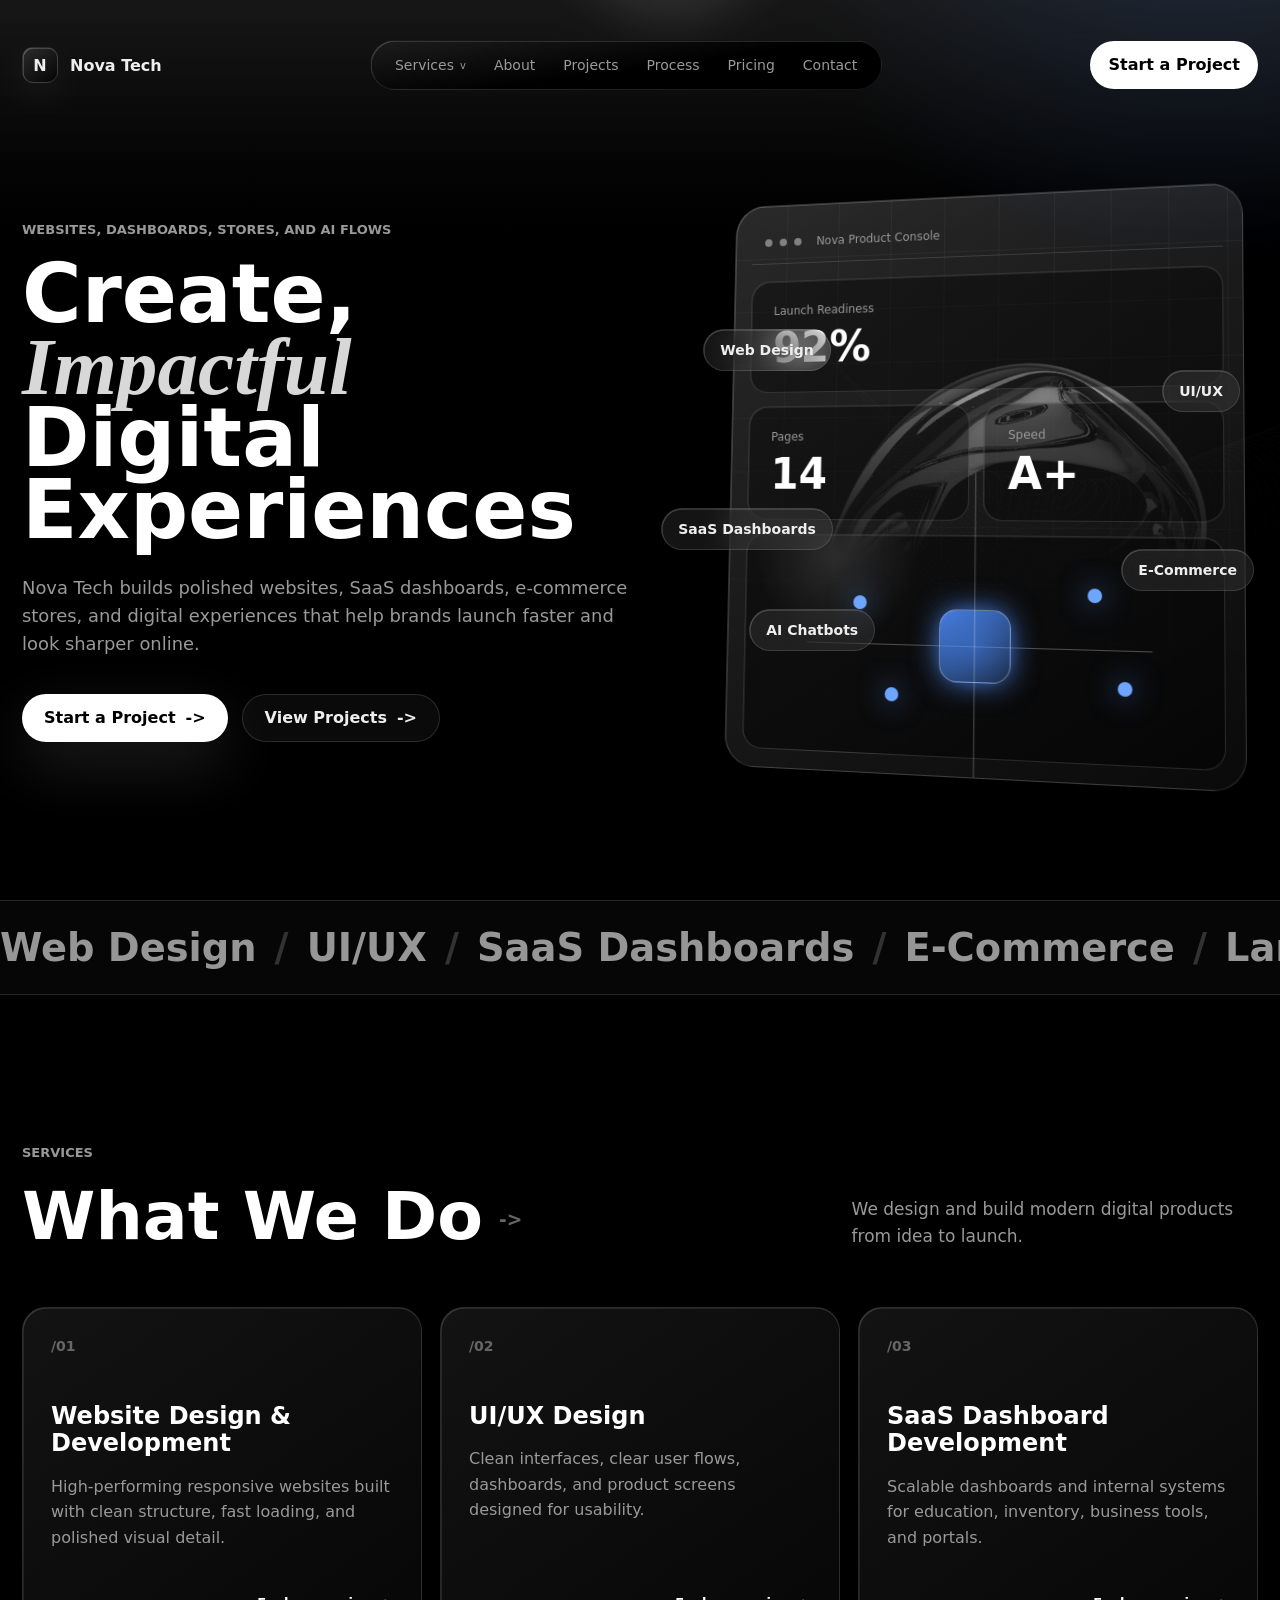
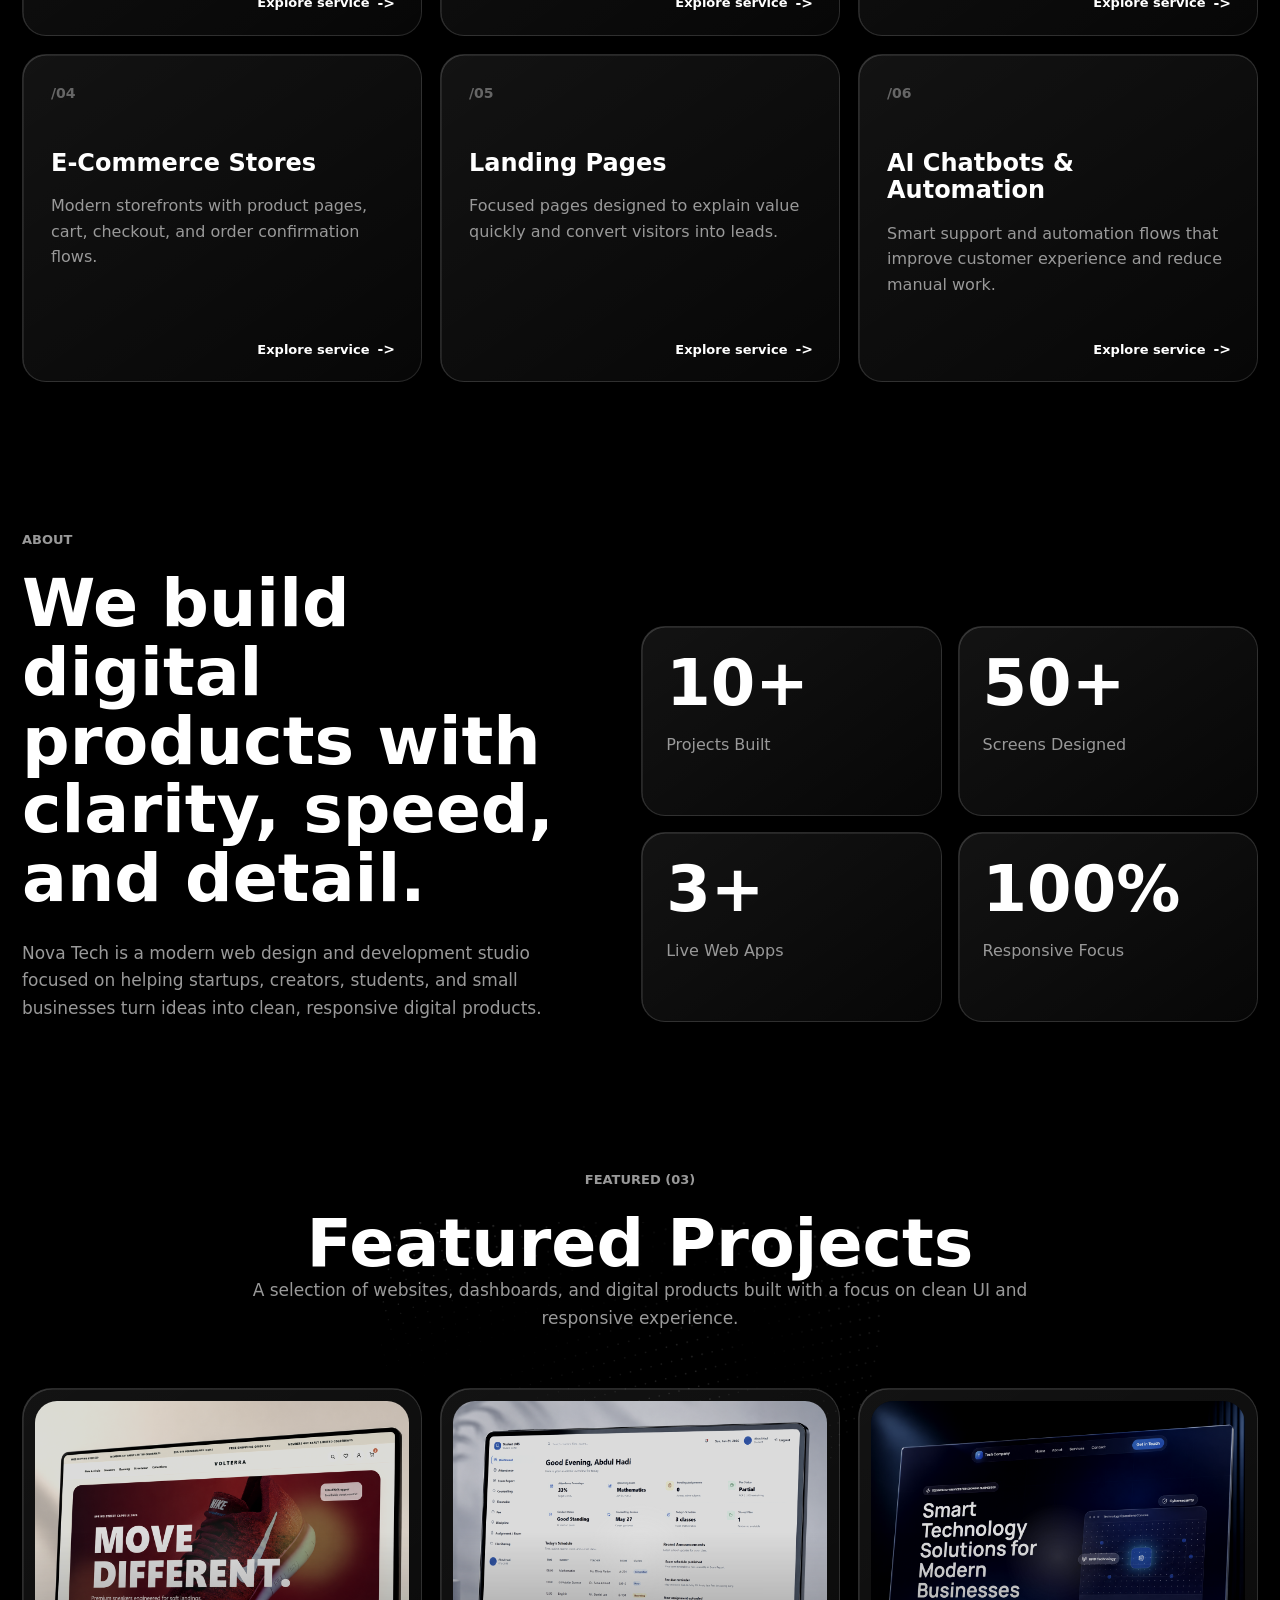
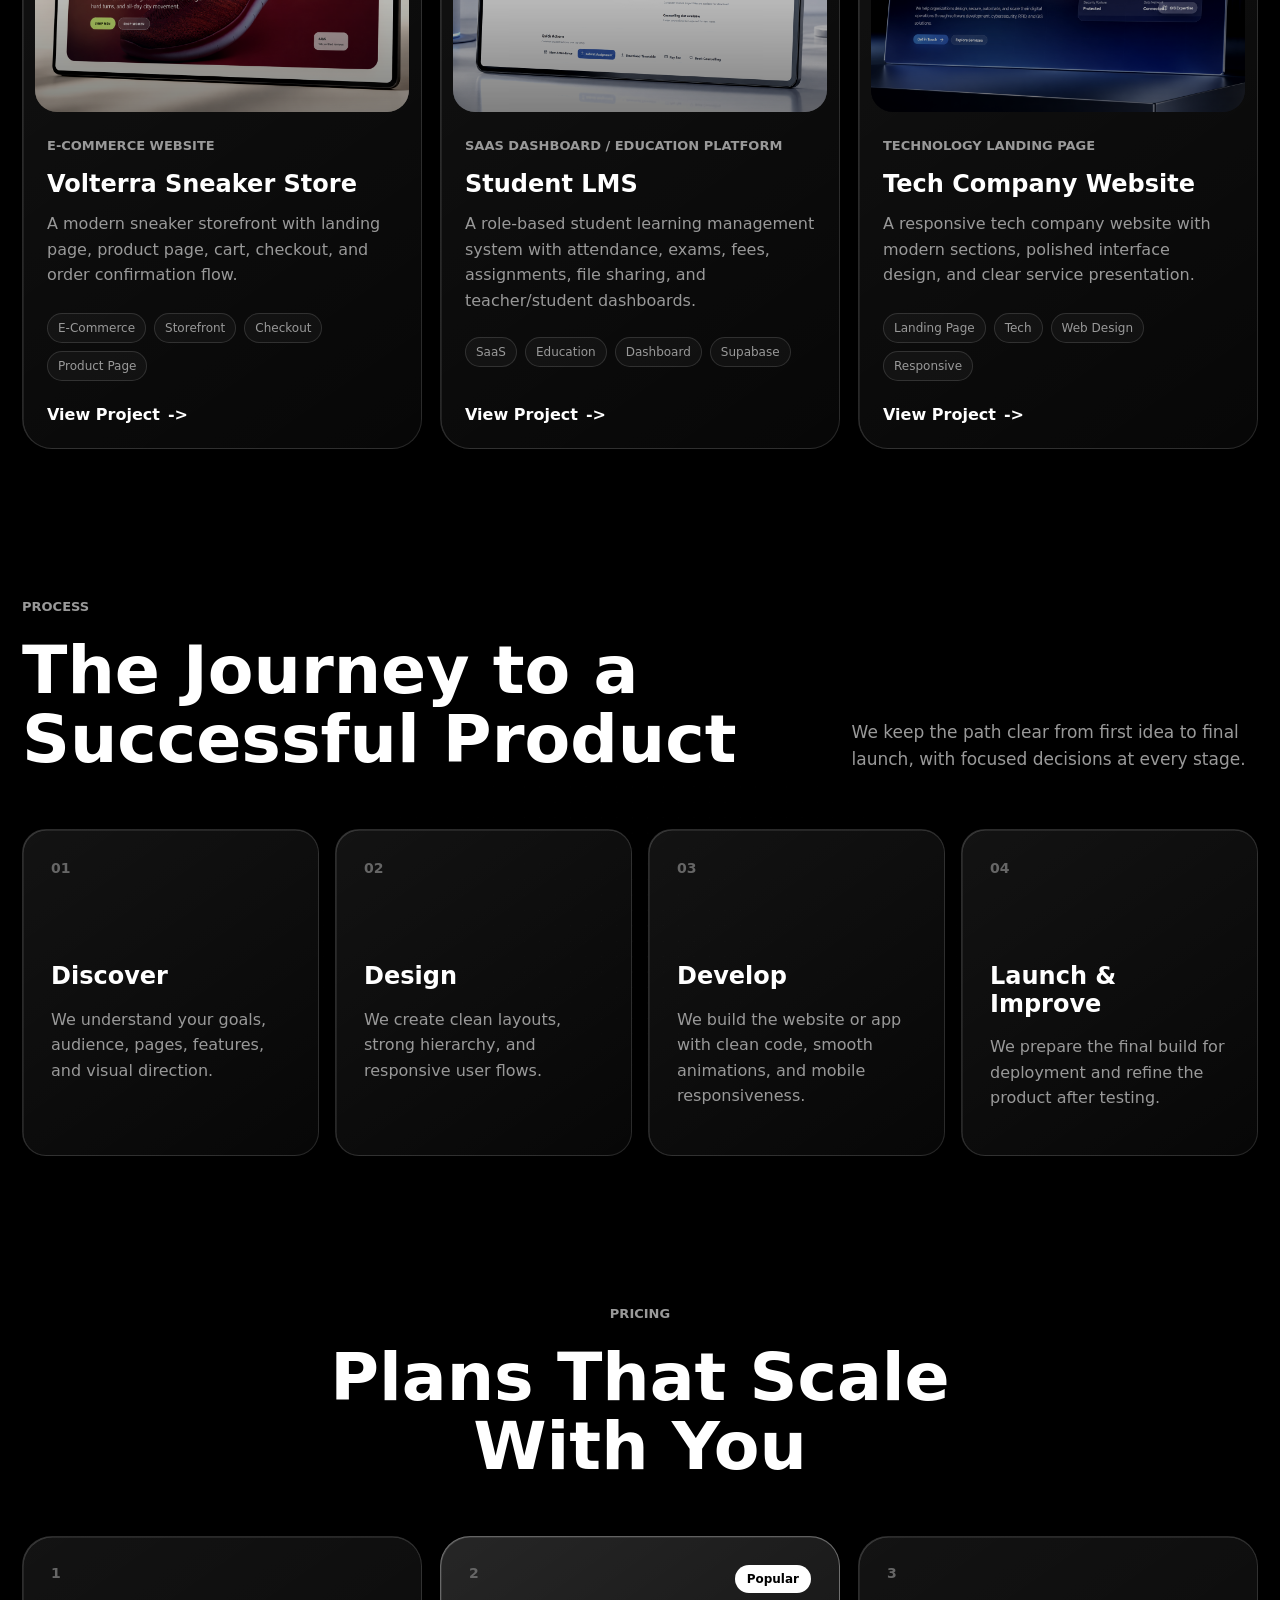
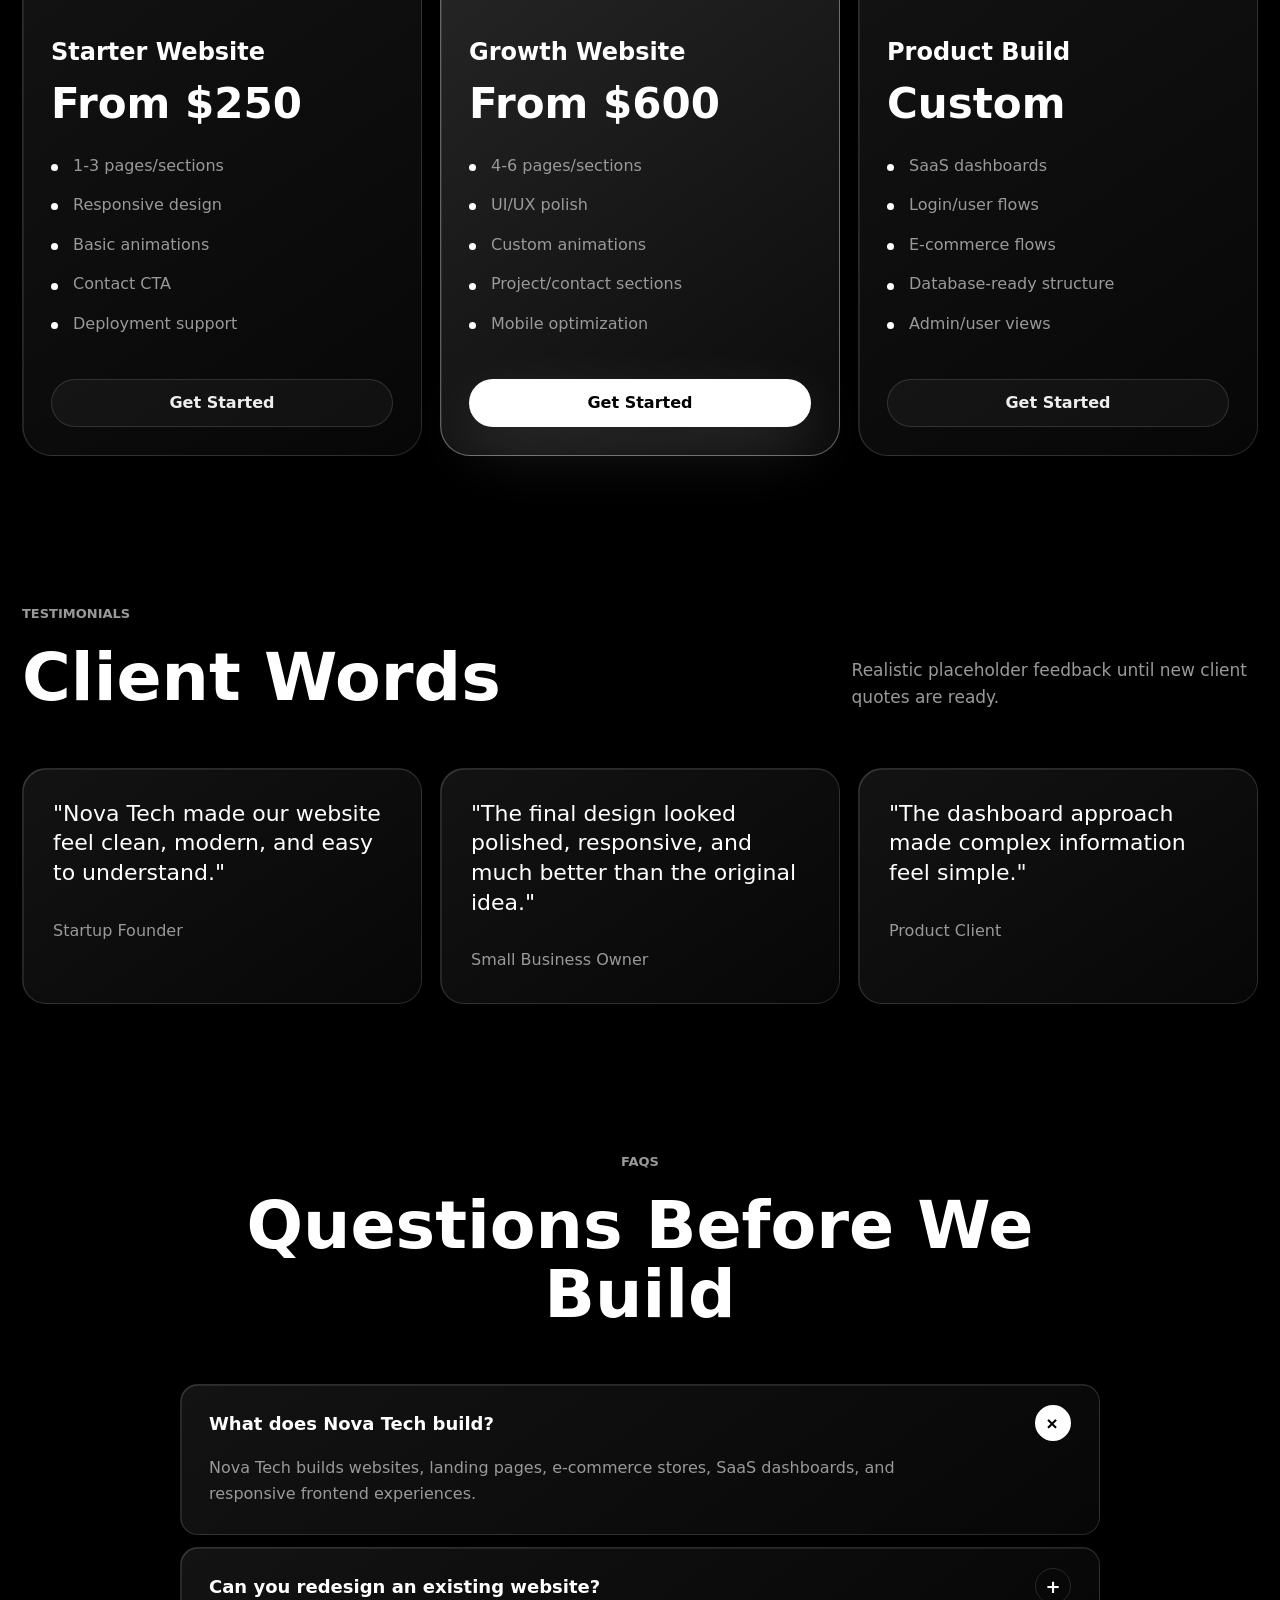
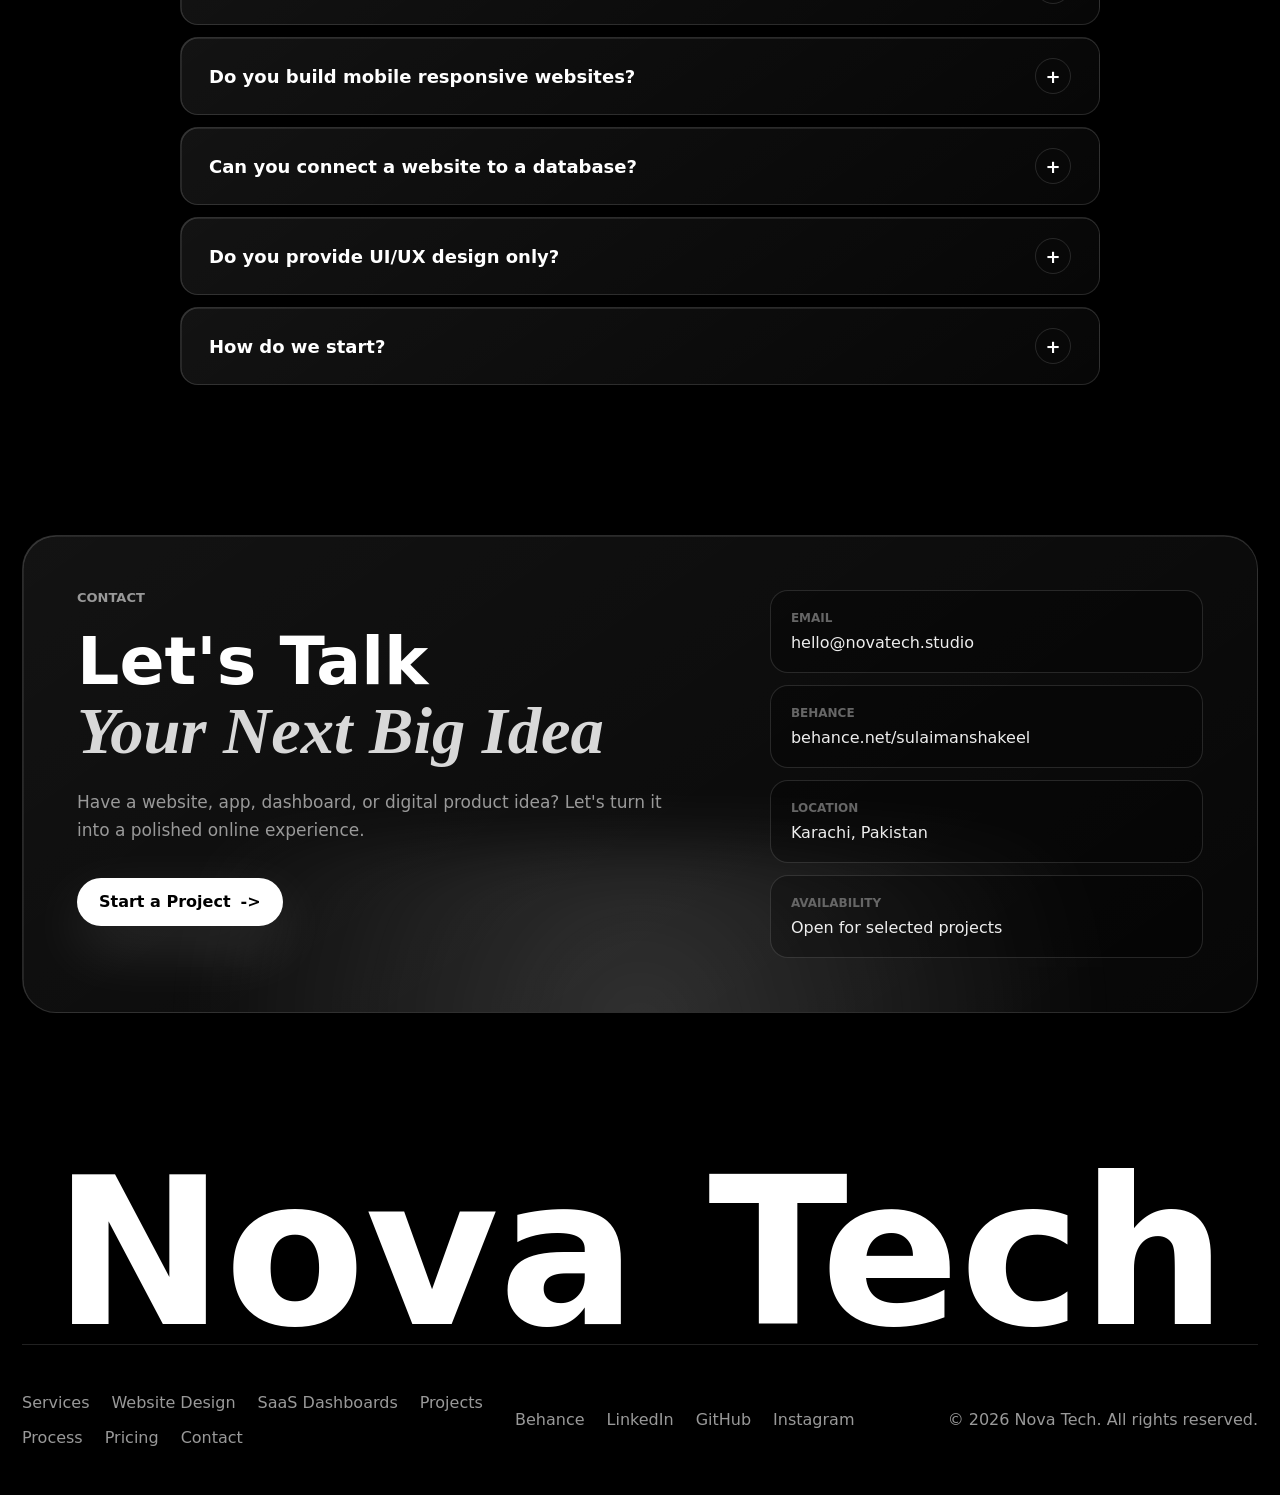
==== commit d4a9fe3c: "Add files via upload" ====
--- a/index.html
+++ b/index.html
@@ -15,6 +15,9 @@
     <meta property="og:type" content="website" />
     <meta property="og:image" content="./assets/tech-website.png" />
     <title>Nova Tech - Web Design and Development Studio</title>
+    <script>
+      document.documentElement.classList.add("js");
+    </script>
     <link
       rel="icon"
       href="data:image/svg+xml,%3Csvg xmlns='http://www.w3.org/2000/svg' viewBox='0 0 64 64'%3E%3Crect width='64' height='64' rx='18' fill='%23000'/%3E%3Cpath d='M17 45V19h7.5l15 17.3V19H47v26h-7.1L24.5 27.2V45H17Z' fill='%23fff'/%3E%3C/svg%3E"
@@ -26,13 +29,23 @@
 
     <header class="site-header" data-header>
       <div class="header-inner">
-        <a class="brand" href="#hero" aria-label="Nova Tech home">
+        <a class="brand" href="./" aria-label="Nova Tech home">
           <span class="brand-mark">N</span>
           <span>Nova Tech</span>
         </a>
 
         <nav class="desktop-nav" aria-label="Primary navigation">
-          <a href="#services">Services</a>
+          <div class="nav-dropdown" data-dropdown>
+            <button class="nav-dropdown-toggle" type="button" aria-expanded="false" aria-controls="services-menu" data-dropdown-toggle>
+              Services
+              <span aria-hidden="true">v</span>
+            </button>
+            <div class="nav-dropdown-menu" id="services-menu" data-dropdown-menu>
+              <a href="./services/">All Services</a>
+              <a href="./services/web-design-development/">Website Design & Development</a>
+              <a href="./services/saas-dashboard-development/">SaaS Dashboards & Digital Products</a>
+            </div>
+          </div>
           <a href="#about">About</a>
           <a href="#projects">Projects</a>
           <a href="#process">Process</a>
@@ -49,7 +62,9 @@
       </div>
 
       <nav class="mobile-nav" aria-label="Mobile navigation" data-mobile-nav>
-        <a href="#services">Services</a>
+        <a href="./services/">Services</a>
+        <a href="./services/web-design-development/">Website Design & Development</a>
+        <a href="./services/saas-dashboard-development/">SaaS Dashboards & Digital Products</a>
         <a href="#about">About</a>
         <a href="#projects">Projects</a>
         <a href="#process">Process</a>
@@ -149,41 +164,47 @@
       <section class="section-shell services" id="services">
         <div class="section-kicker reveal">Services</div>
         <div class="section-heading split">
-          <h2 class="reveal">What We Do</h2>
+          <h2 class="reveal"><a class="heading-link" href="./services/">What We Do</a></h2>
           <p class="reveal stagger-1">We design and build modern digital products from idea to launch.</p>
         </div>
 
         <div class="service-grid">
-          <article class="service-card reveal">
+          <a class="service-card service-link reveal" href="./services/web-design-development/">
             <span>/01</span>
             <h3>Website Design & Development</h3>
             <p>High-performing responsive websites built with clean structure, fast loading, and polished visual detail.</p>
-          </article>
-          <article class="service-card reveal stagger-1">
+            <strong>Explore service <span aria-hidden="true">-></span></strong>
+          </a>
+          <a class="service-card service-link reveal stagger-1" href="./services/web-design-development/">
             <span>/02</span>
             <h3>UI/UX Design</h3>
             <p>Clean interfaces, clear user flows, dashboards, and product screens designed for usability.</p>
-          </article>
-          <article class="service-card reveal stagger-2">
+            <strong>Explore service <span aria-hidden="true">-></span></strong>
+          </a>
+          <a class="service-card service-link reveal stagger-2" href="./services/saas-dashboard-development/">
             <span>/03</span>
             <h3>SaaS Dashboard Development</h3>
             <p>Scalable dashboards and internal systems for education, inventory, business tools, and portals.</p>
-          </article>
-          <article class="service-card reveal">
+            <strong>Explore service <span aria-hidden="true">-></span></strong>
+          </a>
+          <a class="service-card service-link reveal" href="./services/">
             <span>/04</span>
             <h3>E-Commerce Stores</h3>
             <p>Modern storefronts with product pages, cart, checkout, and order confirmation flows.</p>
-          </article>
-          <article class="service-card reveal stagger-1">
+            <strong>Explore service <span aria-hidden="true">-></span></strong>
+          </a>
+          <a class="service-card service-link reveal stagger-1" href="./services/web-design-development/">
             <span>/05</span>
             <h3>Landing Pages</h3>
             <p>Focused pages designed to explain value quickly and convert visitors into leads.</p>
-          </article>
-          <article class="service-card reveal stagger-2">
+            <strong>Explore service <span aria-hidden="true">-></span></strong>
+          </a>
+          <a class="service-card service-link reveal stagger-2" href="./services/">
             <span>/06</span>
             <h3>AI Chatbots & Automation</h3>
             <p>Smart support and automation flows that improve customer experience and reduce manual work.</p>
-          </article>
+            <strong>Explore service <span aria-hidden="true">-></span></strong>
+          </a>
         </div>
       </section>
 
@@ -488,7 +509,9 @@
       <div class="footer-wordmark">Nova Tech</div>
       <div class="footer-bottom">
         <nav aria-label="Footer navigation">
-          <a href="#services">Services</a>
+          <a href="./services/">Services</a>
+          <a href="./services/web-design-development/">Website Design</a>
+          <a href="./services/saas-dashboard-development/">SaaS Dashboards</a>
           <a href="#projects">Projects</a>
           <a href="#process">Process</a>
           <a href="#pricing">Pricing</a>
@@ -500,7 +523,7 @@
           <a href="https://github.com/" target="_blank" rel="noopener">GitHub</a>
           <a href="https://www.instagram.com/" target="_blank" rel="noopener">Instagram</a>
         </nav>
-        <p>© 2026 Nova Tech. All rights reserved.</p>
+        <p>&copy; 2026 Nova Tech. All rights reserved.</p>
       </div>
     </footer>
 
--- a/styles.css
+++ b/styles.css
@@ -14,7 +14,8 @@
   --radius-xl: 34px;
   --radius-lg: 24px;
   --radius-md: 16px;
-  --container: min(1296px, calc(100vw - 48px));
+  --container: min(calc(100% - 44px), 1460px);
+  --shell-gutter: 0px;
   --ease: cubic-bezier(0.12, 0.23, 0.5, 1);
 }
 
@@ -73,6 +74,7 @@
 .section-shell {
   width: var(--container);
   margin: 0 auto;
+  padding-inline: var(--shell-gutter);
 }
 
 .site-header {
@@ -80,8 +82,8 @@
   top: 0;
   left: 50%;
   z-index: 50;
-  width: min(100%, 1920px);
-  padding: 40px 72px 0;
+  width: var(--container);
+  padding: 40px 0 0;
   transform: translateX(-50%);
   transition: padding 0.35s var(--ease), background 0.35s var(--ease), backdrop-filter 0.35s var(--ease);
 }
@@ -136,6 +138,7 @@
 }
 
 .desktop-nav a,
+.nav-dropdown-toggle,
 .mobile-nav a {
   position: relative;
   color: var(--muted);
@@ -144,6 +147,7 @@
 }
 
 .desktop-nav a::after,
+.nav-dropdown-toggle::after,
 .mobile-nav a::after {
   content: "";
   position: absolute;
@@ -158,13 +162,94 @@
 }
 
 .desktop-nav a:hover,
+.nav-dropdown-toggle:hover,
+.nav-dropdown.is-open .nav-dropdown-toggle,
 .mobile-nav a:hover {
   color: var(--text);
 }
 
 .desktop-nav a:hover::after,
+.nav-dropdown-toggle:hover::after,
+.nav-dropdown.is-open .nav-dropdown-toggle::after,
 .mobile-nav a:hover::after {
   transform: scaleX(1);
+}
+
+.nav-dropdown {
+  position: relative;
+  display: inline-flex;
+}
+
+.nav-dropdown-toggle {
+  display: inline-flex;
+  align-items: center;
+  gap: 6px;
+  padding: 0;
+  border: 0;
+  background: transparent;
+  cursor: pointer;
+}
+
+.nav-dropdown-toggle span {
+  font-size: 10px;
+  transition: transform 0.3s var(--ease);
+}
+
+.nav-dropdown.is-open .nav-dropdown-toggle span {
+  transform: rotate(180deg);
+}
+
+.nav-dropdown-menu {
+  position: absolute;
+  top: calc(100% + 17px);
+  left: 50%;
+  z-index: 60;
+  display: grid;
+  width: max-content;
+  min-width: 260px;
+  padding: 10px;
+  border: 1px solid var(--line);
+  border-radius: 18px;
+  background: linear-gradient(145deg, rgba(11, 11, 11, 0.98), rgba(28, 28, 28, 0.94));
+  box-shadow: inset 0.5px 0.5px 0 rgba(255, 255, 255, 0.18), 0 24px 80px rgba(0, 0, 0, 0.42);
+  opacity: 0;
+  transform: translate(-50%, 8px);
+  visibility: hidden;
+  pointer-events: none;
+  transition: opacity 0.28s var(--ease), transform 0.28s var(--ease), visibility 0.28s var(--ease);
+  backdrop-filter: blur(18px);
+}
+
+.nav-dropdown.is-open .nav-dropdown-menu {
+  opacity: 1;
+  transform: translate(-50%, 0);
+  visibility: visible;
+  pointer-events: auto;
+}
+
+.nav-dropdown-menu a {
+  display: block;
+  padding: 12px 14px;
+  border-radius: 12px;
+  color: var(--muted);
+  white-space: nowrap;
+}
+
+.nav-dropdown-menu a:hover,
+.nav-dropdown-menu a:focus-visible {
+  color: var(--white);
+  background: rgba(255, 255, 255, 0.07);
+}
+
+.nav-dropdown-menu a::after {
+  display: none;
+}
+
+a:focus-visible,
+button:focus-visible,
+summary:focus-visible {
+  outline: 2px solid rgba(255, 255, 255, 0.78);
+  outline-offset: 4px;
 }
 
 .header-cta,
@@ -254,18 +339,25 @@
 .hero {
   position: relative;
   display: grid;
-  grid-template-columns: minmax(0, 1.02fr) minmax(360px, 0.98fr);
+  grid-template-columns: minmax(0, 0.96fr) minmax(340px, 0.88fr);
   align-items: center;
-  gap: 56px;
-  min-height: 920px;
-  padding: 168px 0 86px;
+  gap: clamp(28px, 3vw, 52px);
+  min-height: 100svh;
+  max-height: 1080px;
+  padding: clamp(118px, 12vh, 140px) var(--shell-gutter) clamp(42px, 6vh, 62px);
+  isolation: isolate;
+  overflow: visible;
 }
 
 .hero-bg {
   position: absolute;
-  inset: 0;
+  top: 0;
+  bottom: 0;
+  left: 50%;
   z-index: -1;
+  width: 100vw;
   overflow: hidden;
+  transform: translateX(-50%);
   pointer-events: none;
   contain: paint;
 }
@@ -309,13 +401,13 @@
 }
 
 .hero h1 {
-  max-width: 690px;
+  max-width: 820px;
   margin: 0;
   color: var(--white);
-  font-size: clamp(72px, 8.7vw, 142px);
+  font-size: clamp(68px, 6.35vw, 122px);
   font-weight: 700;
   letter-spacing: 0;
-  line-height: 0.9;
+  line-height: 0.88;
 }
 
 .hero h1 em,
@@ -342,14 +434,14 @@
 
 .hero-visual {
   position: relative;
-  min-height: 570px;
+  min-height: clamp(430px, 53vh, 540px);
 }
 
 .preview-shell {
   position: absolute;
   top: 50%;
-  right: 0;
-  width: min(560px, 100%);
+  right: 22px;
+  width: min(520px, 100%);
   padding: 18px;
   border: 1px solid var(--line);
   border-radius: 32px;
@@ -619,6 +711,25 @@
   line-height: 1.6;
 }
 
+.heading-link {
+  display: inline-flex;
+  align-items: center;
+  gap: 16px;
+}
+
+.heading-link::after {
+  content: "->";
+  color: var(--muted-2);
+  font-size: 0.28em;
+  transform: translateY(0.18em);
+  transition: transform 0.3s var(--ease), color 0.3s var(--ease);
+}
+
+.heading-link:hover::after {
+  color: var(--white);
+  transform: translate(7px, 0.18em);
+}
+
 .service-grid {
   display: grid;
   grid-template-columns: repeat(3, minmax(0, 1fr));
@@ -677,6 +788,34 @@
 .faq-item p {
   color: var(--muted);
   line-height: 1.6;
+}
+
+.service-link {
+  position: relative;
+  display: block;
+  padding-bottom: 68px;
+  cursor: pointer;
+}
+
+.service-link strong {
+  position: absolute;
+  right: 26px;
+  bottom: 24px;
+  display: inline-flex;
+  align-items: center;
+  gap: 8px;
+  color: var(--white);
+  font-size: 13px;
+  font-weight: 700;
+}
+
+.service-link strong span {
+  color: inherit;
+  transition: transform 0.3s var(--ease);
+}
+
+.service-link:hover strong span {
+  transform: translateX(5px);
 }
 
 .about {
@@ -1155,13 +1294,936 @@
   white-space: nowrap;
 }
 
+/* Internal service pages */
+.internal-page {
+  overflow: hidden;
+}
+
+.service-hero {
+  position: relative;
+  display: grid;
+  grid-template-columns: minmax(0, 0.92fr) minmax(360px, 0.86fr);
+  align-items: center;
+  gap: clamp(34px, 4vw, 72px);
+  min-height: min(920px, 100svh);
+  padding: clamp(136px, 15vh, 174px) var(--shell-gutter) clamp(72px, 9vh, 112px);
+  isolation: isolate;
+}
+
+.service-hero-copy {
+  max-width: 860px;
+}
+
+.breadcrumbs {
+  display: flex;
+  flex-wrap: wrap;
+  gap: 8px;
+  margin-bottom: 26px;
+  color: var(--muted-2);
+  font-size: 13px;
+  font-weight: 700;
+}
+
+.breadcrumbs a {
+  color: var(--muted);
+  transition: color 0.3s var(--ease);
+}
+
+.breadcrumbs a:hover {
+  color: var(--white);
+}
+
+.service-hero h1 {
+  max-width: 940px;
+  margin: 0;
+  color: var(--white);
+  font-size: clamp(50px, 5.05vw, 94px);
+  font-weight: 700;
+  letter-spacing: 0;
+  line-height: 0.96;
+}
+
+.service-system-visual,
+.responsive-visual,
+.dashboard-visual {
+  position: relative;
+  min-height: clamp(420px, 39vw, 560px);
+}
+
+.service-system-visual::before,
+.responsive-visual::before,
+.dashboard-visual::before {
+  content: "";
+  position: absolute;
+  inset: 14% 8% 4%;
+  background:
+    radial-gradient(circle at 52% 62%, rgba(77, 141, 255, 0.28), transparent 24%),
+    radial-gradient(circle at 50% 50%, rgba(255, 255, 255, 0.12), transparent 42%);
+  filter: blur(20px);
+  opacity: 0.72;
+}
+
+.system-browser,
+.dashboard-window,
+.device-frame {
+  border: 1px solid var(--line);
+  background:
+    linear-gradient(rgba(255, 255, 255, 0.045) 1px, transparent 1px),
+    linear-gradient(90deg, rgba(255, 255, 255, 0.045) 1px, transparent 1px),
+    linear-gradient(145deg, rgba(255, 255, 255, 0.11), rgba(255, 255, 255, 0.035));
+  background-size: 58px 58px, 58px 58px, auto;
+  box-shadow: inset 0.5px 0.5px 0 rgba(255, 255, 255, 0.2), 0 34px 110px rgba(0, 0, 0, 0.36);
+  backdrop-filter: blur(18px);
+}
+
+.system-browser {
+  position: absolute;
+  top: 9%;
+  right: 2%;
+  left: 5%;
+  min-height: 340px;
+  padding: 24px;
+  border-radius: 30px;
+  transform: perspective(900px) rotateY(-7deg) rotateX(3deg);
+}
+
+.system-browser > span,
+.dashboard-topline span {
+  display: inline-block;
+  width: 8px;
+  height: 8px;
+  margin-right: 8px;
+  border-radius: 50%;
+  background: rgba(255, 255, 255, 0.42);
+}
+
+.system-line {
+  height: 1px;
+  margin: 22px 0 24px;
+  background: rgba(255, 255, 255, 0.17);
+}
+
+.system-line.long {
+  width: 74%;
+}
+
+.system-grid {
+  display: grid;
+  grid-template-columns: repeat(2, minmax(0, 1fr));
+  gap: 14px;
+}
+
+.system-card {
+  display: grid;
+  min-height: 96px;
+  place-items: center;
+  border: 1px solid var(--line);
+  border-radius: 18px;
+  color: var(--white);
+  background: rgba(0, 0, 0, 0.35);
+  font-size: 13px;
+  font-weight: 800;
+}
+
+.system-card.tall {
+  grid-row: span 2;
+}
+
+.system-card.wide {
+  grid-column: span 2;
+}
+
+.system-phone {
+  position: absolute;
+  right: 0;
+  bottom: 2%;
+  display: grid;
+  width: 150px;
+  height: 238px;
+  gap: 12px;
+  padding: 28px 18px;
+  border: 1px solid var(--line);
+  border-radius: 32px;
+  background: linear-gradient(145deg, rgba(255, 255, 255, 0.13), rgba(255, 255, 255, 0.045));
+  box-shadow: inset 0.5px 0.5px 0 rgba(255, 255, 255, 0.18);
+}
+
+.system-phone i {
+  border: 1px solid var(--line);
+  border-radius: 14px;
+  background: rgba(0, 0, 0, 0.32);
+}
+
+.system-node {
+  position: absolute;
+  width: 14px;
+  height: 14px;
+  border-radius: 50%;
+  background: var(--blue);
+  box-shadow: 0 0 30px rgba(77, 141, 255, 0.85);
+}
+
+.system-node.one {
+  top: 30%;
+  left: 12%;
+}
+
+.system-node.two {
+  right: 18%;
+  bottom: 30%;
+}
+
+.system-node.three {
+  right: 44%;
+  bottom: 15%;
+}
+
+.device-frame {
+  position: absolute;
+  display: grid;
+  gap: 14px;
+  padding: 22px;
+}
+
+.device-frame span,
+.device-frame div,
+.device-frame i {
+  display: block;
+  border-radius: 999px;
+  background: rgba(255, 255, 255, 0.18);
+}
+
+.desktop-frame {
+  inset: 9% 2% 18% 4%;
+  border-radius: 30px;
+  transform: perspective(900px) rotateY(-8deg) rotateX(3deg);
+}
+
+.desktop-frame span {
+  width: 58%;
+  height: 12px;
+}
+
+.desktop-frame div:first-of-type {
+  height: 112px;
+  border-radius: 22px;
+  background: linear-gradient(145deg, rgba(255, 255, 255, 0.22), rgba(255, 255, 255, 0.05));
+}
+
+.desktop-frame div:nth-of-type(2),
+.desktop-frame div:nth-of-type(3) {
+  width: 68%;
+  height: 12px;
+}
+
+.tablet-frame {
+  right: 4%;
+  bottom: 8%;
+  width: 230px;
+  min-height: 292px;
+  border-radius: 28px;
+  background-size: 42px 42px, 42px 42px, auto;
+}
+
+.tablet-frame span,
+.mobile-frame span {
+  width: 52%;
+  height: 10px;
+}
+
+.tablet-frame div {
+  min-height: 68px;
+  border-radius: 18px;
+}
+
+.mobile-frame {
+  bottom: 1%;
+  left: 2%;
+  width: 136px;
+  min-height: 236px;
+  border-radius: 30px;
+  background-size: 34px 34px, 34px 34px, auto;
+}
+
+.mobile-frame i {
+  height: 36px;
+  border-radius: 14px;
+}
+
+.dashboard-window {
+  position: absolute;
+  inset: 7% 0 9% 4%;
+  display: grid;
+  grid-template-columns: 86px minmax(0, 1fr);
+  min-height: 420px;
+  border-radius: 30px;
+  overflow: hidden;
+  transform: perspective(900px) rotateY(-6deg) rotateX(2deg);
+}
+
+.dashboard-sidebar {
+  display: grid;
+  align-content: start;
+  gap: 16px;
+  padding: 28px 20px;
+  border-right: 1px solid var(--line);
+  background: rgba(0, 0, 0, 0.34);
+}
+
+.dashboard-sidebar span {
+  height: 32px;
+  border: 1px solid var(--line);
+  border-radius: 12px;
+  background: rgba(255, 255, 255, 0.07);
+}
+
+.dashboard-main {
+  padding: 28px;
+}
+
+.dashboard-topline {
+  margin-bottom: 28px;
+}
+
+.dashboard-cards {
+  display: grid;
+  grid-template-columns: repeat(3, minmax(0, 1fr));
+  gap: 12px;
+  margin-bottom: 14px;
+}
+
+.dashboard-cards article,
+.dashboard-table {
+  border: 1px solid var(--line);
+  border-radius: 18px;
+  background: rgba(0, 0, 0, 0.3);
+}
+
+.dashboard-cards article {
+  padding: 18px;
+}
+
+.dashboard-cards span,
+.role-dashboard span,
+.case-study-grid span,
+.comparison-card span {
+  color: var(--muted-2);
+  font-size: 12px;
+  font-weight: 800;
+  text-transform: uppercase;
+}
+
+.dashboard-cards strong {
+  display: block;
+  margin-top: 10px;
+  color: var(--white);
+  font-size: 28px;
+}
+
+.dashboard-table {
+  display: grid;
+  gap: 12px;
+  padding: 18px;
+}
+
+.dashboard-table i {
+  display: block;
+  height: 18px;
+  border-radius: 999px;
+  background: linear-gradient(90deg, rgba(255, 255, 255, 0.18), rgba(255, 255, 255, 0.05));
+}
+
+.dashboard-mobile {
+  position: absolute;
+  right: 1%;
+  bottom: 0;
+  display: grid;
+  width: 150px;
+  min-height: 250px;
+  gap: 14px;
+  padding: 26px 18px;
+  border: 1px solid var(--line);
+  border-radius: 32px;
+  background: linear-gradient(145deg, rgba(255, 255, 255, 0.12), rgba(255, 255, 255, 0.04));
+}
+
+.dashboard-mobile span,
+.dashboard-mobile i {
+  display: block;
+  border-radius: 999px;
+  background: rgba(255, 255, 255, 0.16);
+}
+
+.dashboard-mobile span {
+  width: 54%;
+  height: 10px;
+}
+
+.dashboard-mobile i {
+  height: 38px;
+}
+
+.dash-label-one {
+  top: 18%;
+  left: 0;
+}
+
+.dash-label-two {
+  right: 0;
+  bottom: 25%;
+}
+
+.dash-label-three {
+  left: 17%;
+  bottom: 8%;
+}
+
+.service-intro,
+.service-catalog,
+.selector-section,
+.service-blocks,
+.included-section,
+.responsive-section,
+.comparison-section,
+.product-challenge,
+.role-preview,
+.workflow-section,
+.case-study-panel,
+.good-fit,
+.related-service {
+  padding-top: 128px;
+}
+
+.service-catalog {
+  display: grid;
+  gap: 18px;
+}
+
+.service-entry {
+  display: grid;
+  grid-template-columns: 72px minmax(0, 1fr) minmax(270px, 0.8fr) auto;
+  align-items: start;
+  gap: 24px;
+  min-height: 196px;
+  padding: 28px;
+  border: 1px solid var(--line);
+  border-radius: 28px;
+  background: linear-gradient(145deg, rgba(255, 255, 255, 0.072), rgba(255, 255, 255, 0.026));
+  box-shadow: inset 0.5px 0.5px 0 rgba(255, 255, 255, 0.17);
+  transition: transform 0.45s var(--ease), border-color 0.45s var(--ease), background 0.45s var(--ease);
+}
+
+.service-entry.featured {
+  min-height: 236px;
+  padding: 36px;
+  background: linear-gradient(145deg, rgba(255, 255, 255, 0.105), rgba(255, 255, 255, 0.034));
+}
+
+.service-entry:hover {
+  border-color: var(--line-bright);
+  background: linear-gradient(145deg, rgba(255, 255, 255, 0.12), rgba(255, 255, 255, 0.04));
+  transform: translateY(-7px);
+}
+
+.entry-number {
+  color: var(--muted-2);
+  font-size: 14px;
+  font-weight: 800;
+}
+
+.service-entry h2,
+.service-entry h3 {
+  margin: 0 0 16px;
+  color: var(--white);
+  font-size: clamp(24px, 2.6vw, 42px);
+  line-height: 1.05;
+}
+
+.service-entry h3 {
+  font-size: clamp(22px, 2vw, 30px);
+}
+
+.service-entry p {
+  margin: 0 0 12px;
+  color: var(--muted-2);
+  font-size: 12px;
+  font-weight: 800;
+  text-transform: uppercase;
+}
+
+.service-entry div span {
+  color: var(--muted);
+  line-height: 1.6;
+}
+
+.service-entry ul,
+.feature-list,
+.editorial-panel ul,
+.comparison-card ul,
+.role-dashboard ul {
+  margin: 0;
+  padding: 0;
+  list-style: none;
+}
+
+.service-entry ul {
+  display: grid;
+  grid-template-columns: repeat(2, minmax(0, 1fr));
+  gap: 10px 16px;
+}
+
+.service-entry li,
+.feature-list li,
+.editorial-panel li,
+.comparison-card li,
+.role-dashboard li {
+  position: relative;
+  padding-left: 18px;
+  color: var(--muted);
+  line-height: 1.55;
+}
+
+.service-entry li::before,
+.feature-list li::before,
+.editorial-panel li::before,
+.comparison-card li::before,
+.role-dashboard li::before {
+  content: "";
+  position: absolute;
+  top: 0.72em;
+  left: 0;
+  width: 6px;
+  height: 6px;
+  border-radius: 50%;
+  background: var(--white);
+  opacity: 0.78;
+}
+
+.service-entry strong {
+  display: inline-flex;
+  align-items: center;
+  gap: 8px;
+  align-self: end;
+  color: var(--white);
+  font-size: 13px;
+  white-space: nowrap;
+}
+
+.service-entry strong span,
+.related-panel strong span,
+.case-study-card strong span {
+  transition: transform 0.3s var(--ease);
+}
+
+.service-entry:hover strong span,
+.related-panel:hover strong span,
+.case-study-card:hover strong span {
+  transform: translateX(5px);
+}
+
+.comparison-grid,
+.capability-grid,
+.choice-grid {
+  display: grid;
+  grid-template-columns: repeat(3, minmax(0, 1fr));
+  gap: 18px;
+}
+
+.comparison-grid {
+  grid-template-columns: repeat(2, minmax(0, 1fr));
+}
+
+.comparison-card,
+.capability-card,
+.choice-card,
+.choice-result,
+.screen-card,
+.editorial-panel,
+.related-panel,
+.role-system,
+.workflow-step,
+.case-study-card {
+  border: 1px solid var(--line);
+  background: linear-gradient(145deg, rgba(255, 255, 255, 0.075), rgba(255, 255, 255, 0.026));
+  box-shadow: inset 0.5px 0.5px 0 rgba(255, 255, 255, 0.17);
+}
+
+.comparison-card,
+.capability-card,
+.choice-card,
+.choice-result,
+.screen-card,
+.workflow-step {
+  border-radius: 24px;
+}
+
+.comparison-card,
+.capability-card {
+  padding: 28px;
+}
+
+.comparison-card ul {
+  display: grid;
+  gap: 12px;
+  margin-top: 26px;
+}
+
+.capability-card {
+  min-height: 220px;
+}
+
+.capability-card h3 {
+  margin: 0 0 18px;
+  color: var(--white);
+  font-size: 24px;
+  line-height: 1.14;
+}
+
+.capability-card p {
+  margin: 0;
+  color: var(--muted);
+  line-height: 1.6;
+}
+
+.choice-card {
+  min-height: 118px;
+  padding: 24px;
+  color: var(--text);
+  text-align: left;
+  cursor: pointer;
+  transition: transform 0.35s var(--ease), border-color 0.35s var(--ease), background 0.35s var(--ease);
+}
+
+.choice-card:hover,
+.choice-card.is-active,
+.role-tab:hover,
+.role-tab.is-active {
+  border-color: var(--line-bright);
+  background: rgba(255, 255, 255, 0.09);
+  color: var(--white);
+}
+
+.choice-card:hover {
+  transform: translateY(-5px);
+}
+
+.choice-result {
+  margin: 18px 0 0;
+  padding: 22px 24px;
+  color: var(--muted);
+}
+
+.choice-result strong {
+  color: var(--white);
+}
+
+.capability-marquee {
+  width: 100%;
+  max-width: 100vw;
+  margin-top: 128px;
+  overflow: hidden;
+  border-block: 1px solid var(--line);
+  background: #060606;
+}
+
+.feature-list {
+  display: grid;
+  grid-template-columns: repeat(3, minmax(0, 1fr));
+  gap: 12px;
+}
+
+.feature-list li {
+  min-height: 72px;
+  padding: 20px 20px 20px 38px;
+  border: 1px solid var(--line);
+  border-radius: 18px;
+  background: rgba(255, 255, 255, 0.042);
+}
+
+.feature-list li::before {
+  left: 20px;
+}
+
+.screen-row {
+  display: grid;
+  grid-template-columns: 1.2fr 0.82fr 0.54fr;
+  align-items: end;
+  gap: 16px;
+}
+
+.screen-card {
+  display: grid;
+  place-items: end start;
+  min-height: 260px;
+  padding: 24px;
+  color: var(--white);
+  font-weight: 800;
+  background:
+    linear-gradient(rgba(255, 255, 255, 0.045) 1px, transparent 1px),
+    linear-gradient(90deg, rgba(255, 255, 255, 0.045) 1px, transparent 1px),
+    linear-gradient(145deg, rgba(255, 255, 255, 0.08), rgba(255, 255, 255, 0.024));
+  background-size: 44px 44px, 44px 44px, auto;
+}
+
+.screen-card.medium {
+  min-height: 218px;
+}
+
+.screen-card.small {
+  min-height: 180px;
+}
+
+.five-steps {
+  grid-template-columns: repeat(5, minmax(0, 1fr));
+}
+
+.two-projects {
+  grid-template-columns: repeat(2, minmax(0, 1fr));
+}
+
+.compact-projects .project-card {
+  min-height: 420px;
+}
+
+.editorial-panel {
+  display: grid;
+  grid-template-columns: minmax(0, 0.95fr) minmax(320px, 1fr);
+  gap: 46px;
+  padding: 42px;
+  border-radius: 30px;
+}
+
+.editorial-panel h2 {
+  margin: 0;
+  color: var(--white);
+  font-size: clamp(34px, 4vw, 62px);
+  line-height: 1.03;
+}
+
+.editorial-panel ul {
+  display: grid;
+  grid-template-columns: repeat(2, minmax(0, 1fr));
+  gap: 14px 18px;
+  align-content: start;
+}
+
+.related-panel {
+  display: flex;
+  align-items: center;
+  justify-content: space-between;
+  gap: 28px;
+  min-height: 152px;
+  padding: 32px 36px;
+  border-radius: 28px;
+  transition: transform 0.4s var(--ease), border-color 0.4s var(--ease), background 0.4s var(--ease);
+}
+
+.related-panel:hover {
+  border-color: var(--line-bright);
+  background: linear-gradient(145deg, rgba(255, 255, 255, 0.105), rgba(255, 255, 255, 0.04));
+  transform: translateY(-6px);
+}
+
+.related-panel span {
+  color: var(--muted);
+}
+
+.related-panel strong {
+  display: inline-flex;
+  align-items: center;
+  gap: 8px;
+  color: var(--white);
+  font-size: clamp(22px, 2.7vw, 38px);
+  line-height: 1.1;
+}
+
+.role-system {
+  display: grid;
+  grid-template-columns: minmax(220px, 0.34fr) minmax(0, 1fr);
+  gap: 18px;
+  padding: 18px;
+  border-radius: 30px;
+}
+
+.role-tabs {
+  display: grid;
+  gap: 10px;
+}
+
+.role-tab {
+  min-height: 50px;
+  padding: 0 18px;
+  border: 1px solid var(--line);
+  border-radius: 999px;
+  color: var(--muted);
+  background: rgba(0, 0, 0, 0.22);
+  text-align: left;
+  cursor: pointer;
+  transition: border-color 0.3s var(--ease), background 0.3s var(--ease), color 0.3s var(--ease);
+}
+
+.role-dashboard {
+  display: grid;
+  grid-template-columns: minmax(0, 1fr) minmax(240px, 0.52fr);
+  gap: 28px;
+  min-height: 300px;
+  padding: 32px;
+  border: 1px solid var(--line);
+  border-radius: 24px;
+  background:
+    radial-gradient(circle at 72% 72%, rgba(77, 141, 255, 0.16), transparent 24%),
+    rgba(0, 0, 0, 0.25);
+}
+
+.role-dashboard h3 {
+  margin: 18px 0;
+  color: var(--white);
+  font-size: clamp(36px, 5vw, 74px);
+  line-height: 0.96;
+}
+
+.role-dashboard p {
+  max-width: 620px;
+  margin: 0;
+  color: var(--muted);
+  font-size: 18px;
+  line-height: 1.6;
+}
+
+.role-dashboard ul {
+  display: grid;
+  gap: 12px;
+  align-content: center;
+}
+
+.workflow-list {
+  display: grid;
+  grid-template-columns: repeat(6, minmax(0, 1fr));
+  gap: 12px;
+}
+
+.workflow-step {
+  position: relative;
+  min-height: 170px;
+  padding: 24px;
+}
+
+.workflow-step::after {
+  content: "";
+  position: absolute;
+  top: 45px;
+  right: -13px;
+  z-index: 2;
+  width: 14px;
+  height: 1px;
+  background: var(--line-bright);
+}
+
+.workflow-step:last-child::after {
+  display: none;
+}
+
+.workflow-step span {
+  color: var(--muted-2);
+  font-size: 13px;
+  font-weight: 800;
+}
+
+.workflow-step h3 {
+  margin: 54px 0 0;
+  color: var(--white);
+  font-size: 20px;
+  line-height: 1.2;
+}
+
+.case-study-card {
+  display: grid;
+  grid-template-columns: minmax(0, 0.94fr) minmax(320px, 1fr);
+  gap: 28px;
+  padding: 18px;
+  border-radius: 30px;
+  transition: transform 0.45s var(--ease), border-color 0.45s var(--ease), background 0.45s var(--ease);
+}
+
+.case-study-card:hover {
+  border-color: var(--line-bright);
+  background: linear-gradient(145deg, rgba(255, 255, 255, 0.1), rgba(255, 255, 255, 0.035));
+  transform: translateY(-7px);
+}
+
+.case-study-image {
+  position: relative;
+  min-height: 100%;
+  border-radius: 22px;
+  background: #090909;
+  overflow: hidden;
+}
+
+.case-study-image::after {
+  content: "";
+  position: absolute;
+  inset: 0;
+  background:
+    linear-gradient(180deg, transparent 44%, rgba(0, 0, 0, 0.58)),
+    radial-gradient(circle at var(--x, 50%) var(--y, 50%), rgba(255, 255, 255, 0.22), transparent 22%);
+}
+
+.case-study-image img {
+  width: 100%;
+  height: 100%;
+  min-height: 420px;
+  object-fit: cover;
+  filter: saturate(0.58) contrast(1.12) brightness(0.86);
+  transform: scale(1.02);
+  transition: transform 0.7s var(--ease), filter 0.7s var(--ease);
+}
+
+.case-study-card:hover .case-study-image img {
+  filter: saturate(0.78) contrast(1.08) brightness(0.96);
+  transform: scale(1.08);
+}
+
+.case-study-grid {
+  display: grid;
+  grid-template-columns: repeat(2, minmax(0, 1fr));
+  gap: 12px;
+}
+
+.case-study-grid article {
+  padding: 22px;
+  border: 1px solid var(--line);
+  border-radius: 18px;
+  background: rgba(0, 0, 0, 0.25);
+}
+
+.case-study-grid p {
+  margin: 14px 0 0;
+  color: var(--muted);
+  line-height: 1.6;
+}
+
+.case-study-card > strong {
+  grid-column: 1 / -1;
+  display: inline-flex;
+  align-items: center;
+  justify-content: flex-end;
+  gap: 8px;
+  padding: 0 6px 6px;
+  color: var(--white);
+}
+
 .reveal {
+  opacity: 1;
+  transform: none;
+  transition: opacity 0.9s var(--ease), transform 0.9s var(--ease);
+}
+
+.js .reveal {
   opacity: 0;
   transform: translateY(32px);
-  transition: opacity 0.9s var(--ease), transform 0.9s var(--ease);
-}
-
-.reveal.is-visible {
+}
+
+.js .reveal.is-visible {
   opacity: 1;
   transform: translateY(0);
 }
@@ -1208,6 +2270,7 @@
 @media (max-width: 1180px) {
   :root {
     --container: min(100vw - 36px, 980px);
+    --shell-gutter: 0px;
   }
 
   .site-header {
@@ -1270,6 +2333,7 @@
 @media (max-width: 860px) {
   :root {
     --container: min(100vw - 28px, 680px);
+    --shell-gutter: 0px;
   }
 
   .site-header {
@@ -1396,6 +2460,7 @@
 @media (max-width: 520px) {
   :root {
     --container: calc(100vw - 24px);
+    --shell-gutter: 0px;
   }
 
   .brand {
@@ -1471,6 +2536,258 @@
 
   .footer-bottom nav {
     gap: 12px 16px;
+  }
+}
+
+@media (max-width: 1180px) {
+  .service-hero {
+    grid-template-columns: 1fr;
+    min-height: auto;
+    padding-top: 150px;
+  }
+
+  .service-hero-copy {
+    max-width: 920px;
+  }
+
+  .service-system-visual,
+  .responsive-visual,
+  .dashboard-visual {
+    width: min(100%, 760px);
+    min-height: 500px;
+    margin: 0 auto;
+  }
+
+  .service-entry,
+  .service-entry.featured {
+    grid-template-columns: 56px minmax(0, 1fr);
+  }
+
+  .service-entry ul,
+  .service-entry strong {
+    grid-column: 2;
+  }
+
+  .capability-grid,
+  .choice-grid,
+  .feature-list,
+  .workflow-list,
+  .five-steps {
+    grid-template-columns: repeat(2, minmax(0, 1fr));
+  }
+
+  .workflow-step::after {
+    display: none;
+  }
+
+  .editorial-panel,
+  .role-system,
+  .case-study-card {
+    grid-template-columns: 1fr;
+  }
+
+  .case-study-image img {
+    aspect-ratio: 1.45;
+    min-height: 360px;
+  }
+}
+
+@media (max-width: 860px) {
+  .site-header.is-open .mobile-nav {
+    max-height: 640px;
+  }
+
+  .service-hero {
+    padding-top: 128px;
+    padding-bottom: 72px;
+    gap: 34px;
+  }
+
+  .service-hero h1 {
+    font-size: clamp(44px, 12vw, 72px);
+  }
+
+  .breadcrumbs {
+    margin-bottom: 20px;
+  }
+
+  .service-system-visual,
+  .responsive-visual,
+  .dashboard-visual {
+    min-height: 430px;
+  }
+
+  .service-intro,
+  .service-catalog,
+  .selector-section,
+  .service-blocks,
+  .included-section,
+  .responsive-section,
+  .comparison-section,
+  .product-challenge,
+  .role-preview,
+  .workflow-section,
+  .case-study-panel,
+  .good-fit,
+  .related-service {
+    padding-top: 104px;
+  }
+
+  .capability-marquee {
+    margin-top: 104px;
+  }
+
+  .service-entry,
+  .service-entry.featured {
+    grid-template-columns: 1fr;
+    padding: 26px;
+  }
+
+  .service-entry ul,
+  .service-entry strong {
+    grid-column: auto;
+  }
+
+  .service-entry ul,
+  .comparison-grid,
+  .capability-grid,
+  .choice-grid,
+  .feature-list,
+  .screen-row,
+  .workflow-list,
+  .case-study-grid,
+  .role-dashboard,
+  .five-steps,
+  .two-projects,
+  .compact-projects {
+    grid-template-columns: 1fr;
+  }
+
+  .feature-list li,
+  .screen-card,
+  .workflow-step {
+    min-height: auto;
+  }
+
+  .screen-card {
+    aspect-ratio: 1.9;
+  }
+
+  .editorial-panel {
+    padding: 30px;
+  }
+
+  .editorial-panel ul {
+    grid-template-columns: 1fr;
+  }
+
+  .related-panel {
+    align-items: flex-start;
+    flex-direction: column;
+    padding: 28px;
+  }
+
+  .role-dashboard {
+    min-height: auto;
+    padding: 26px;
+  }
+
+  .role-dashboard h3 {
+    font-size: clamp(34px, 12vw, 58px);
+  }
+
+  .case-study-image img {
+    min-height: auto;
+    aspect-ratio: 1.12;
+  }
+}
+
+@media (max-width: 520px) {
+  .service-hero {
+    padding-top: 118px;
+  }
+
+  .service-hero h1 {
+    font-size: clamp(38px, 13.5vw, 58px);
+  }
+
+  .service-hero .hero-orb {
+    top: 210px;
+    left: 54%;
+    width: 460px;
+    opacity: 0.16;
+  }
+
+  .service-hero .hero-text,
+  .role-dashboard p {
+    font-size: 16px;
+  }
+
+  .service-system-visual,
+  .responsive-visual,
+  .dashboard-visual {
+    min-height: 350px;
+  }
+
+  .system-browser,
+  .dashboard-window {
+    left: 0;
+    right: 0;
+    min-height: 300px;
+    border-radius: 24px;
+    transform: none;
+  }
+
+  .system-grid,
+  .dashboard-cards {
+    grid-template-columns: 1fr;
+  }
+
+  .system-card.tall,
+  .system-card.wide {
+    grid-column: auto;
+    grid-row: auto;
+  }
+
+  .system-phone,
+  .tablet-frame,
+  .mobile-frame,
+  .dashboard-mobile,
+  .dash-label-one,
+  .dash-label-two,
+  .dash-label-three {
+    display: none;
+  }
+
+  .desktop-frame {
+    inset: 6% 0 8%;
+    transform: none;
+  }
+
+  .service-entry,
+  .service-entry.featured,
+  .comparison-card,
+  .capability-card,
+  .choice-card,
+  .editorial-panel,
+  .case-study-card {
+    border-radius: 22px;
+  }
+
+  .choice-card {
+    min-height: 92px;
+  }
+
+  .dashboard-window {
+    grid-template-columns: 64px minmax(0, 1fr);
+  }
+
+  .dashboard-main {
+    padding: 20px;
+  }
+
+  .dashboard-sidebar {
+    padding: 22px 14px;
   }
 }
 
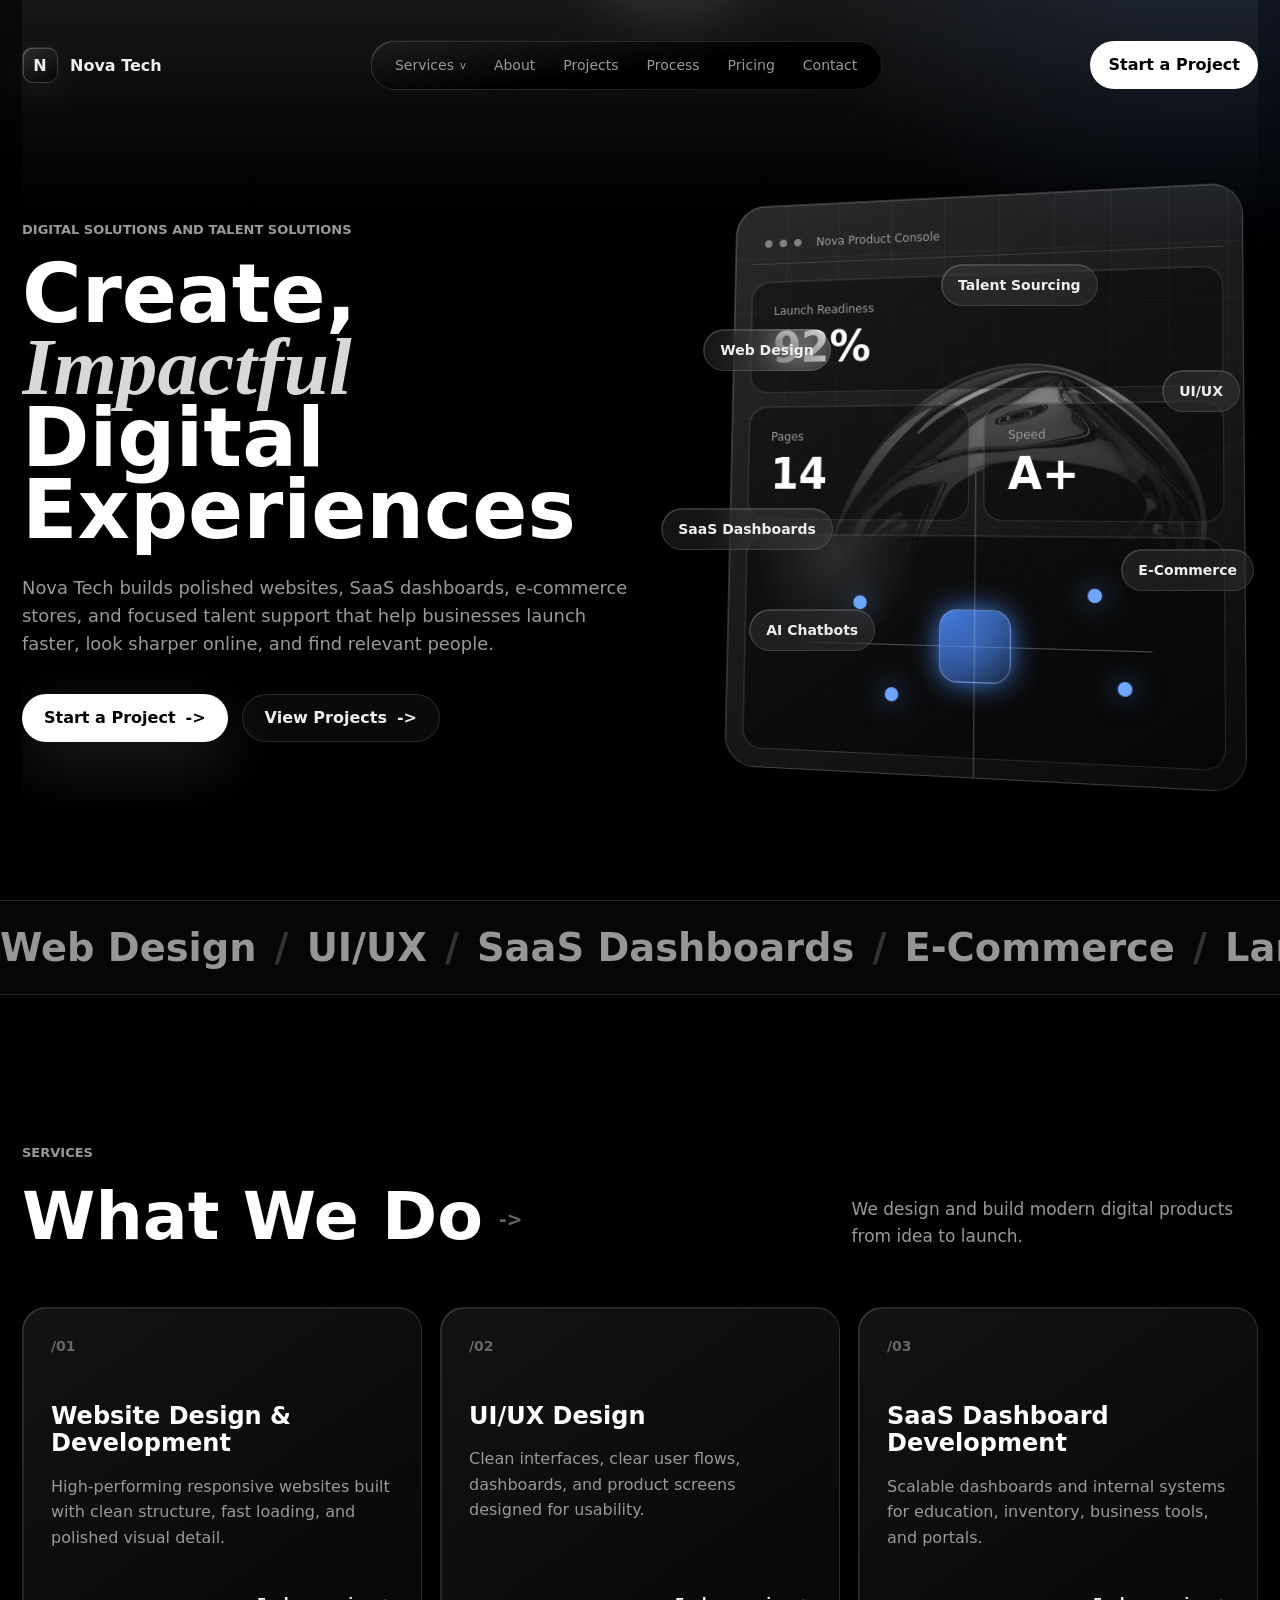
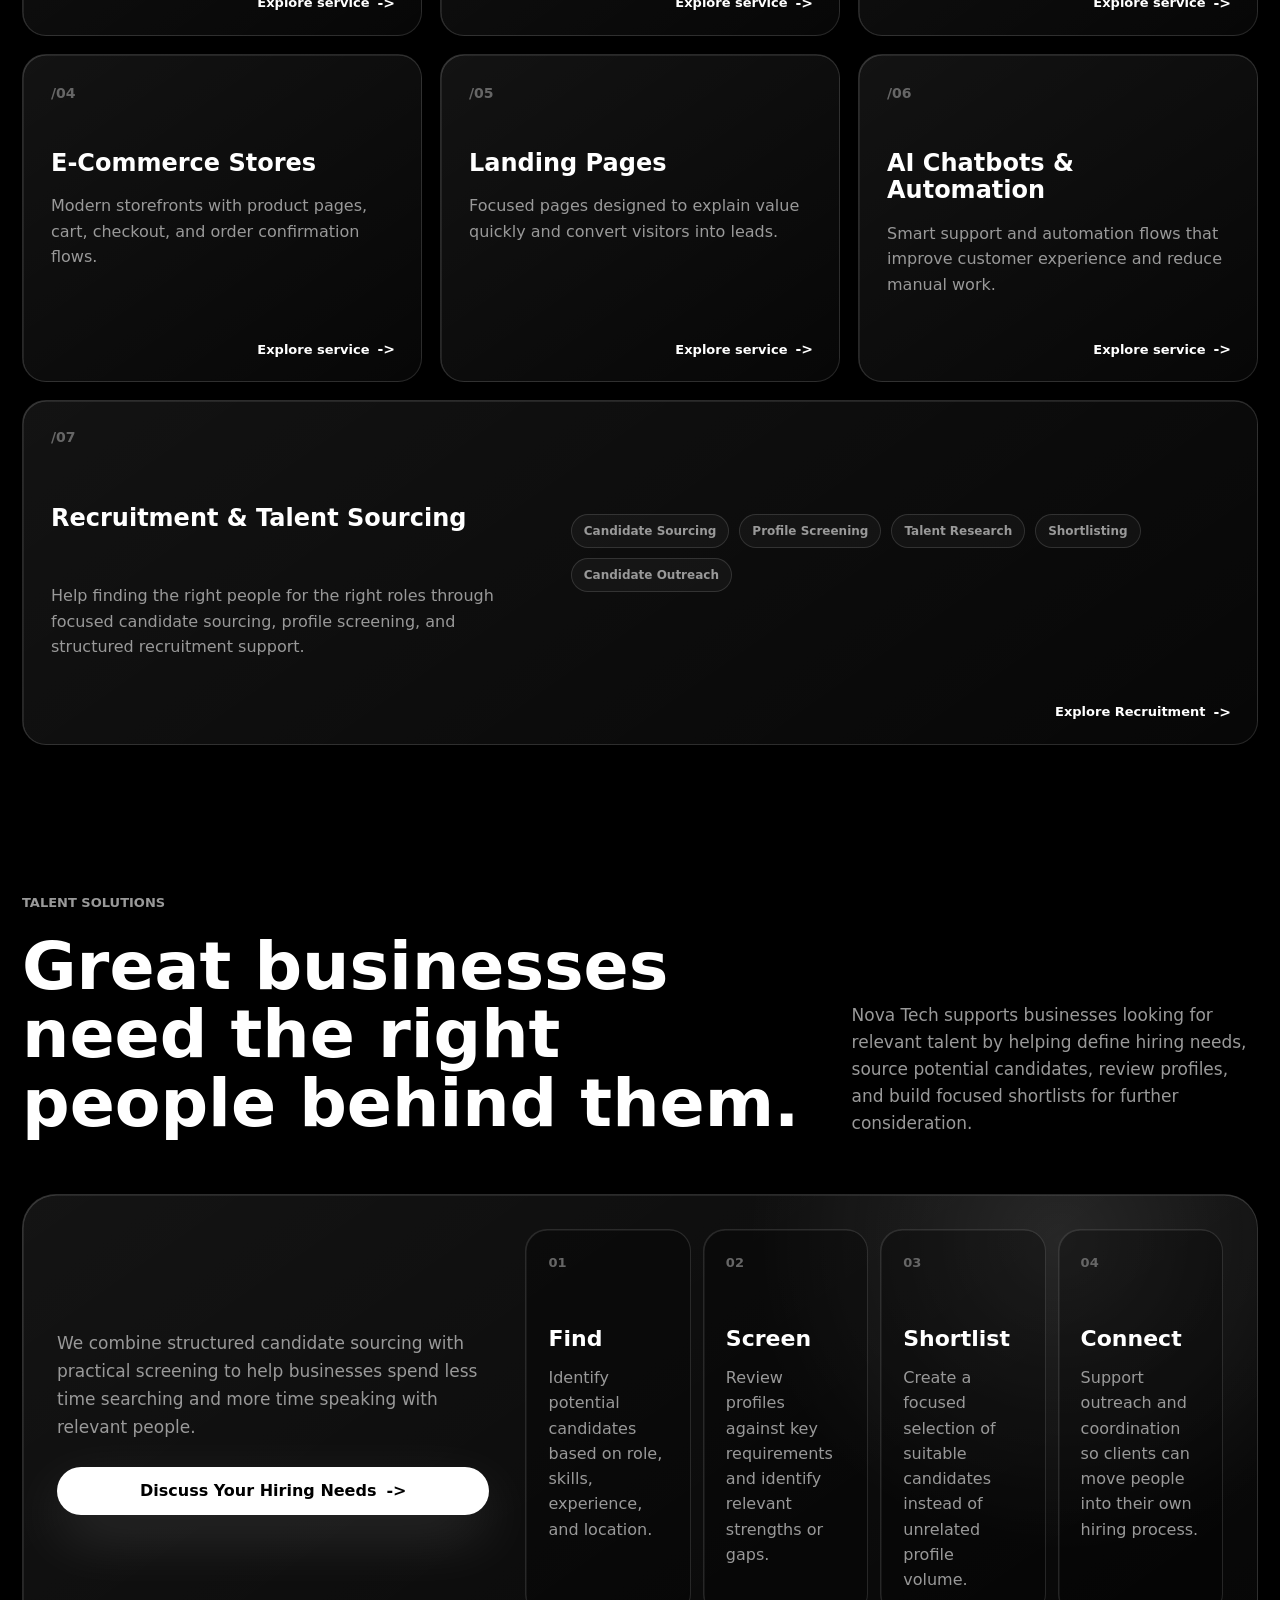
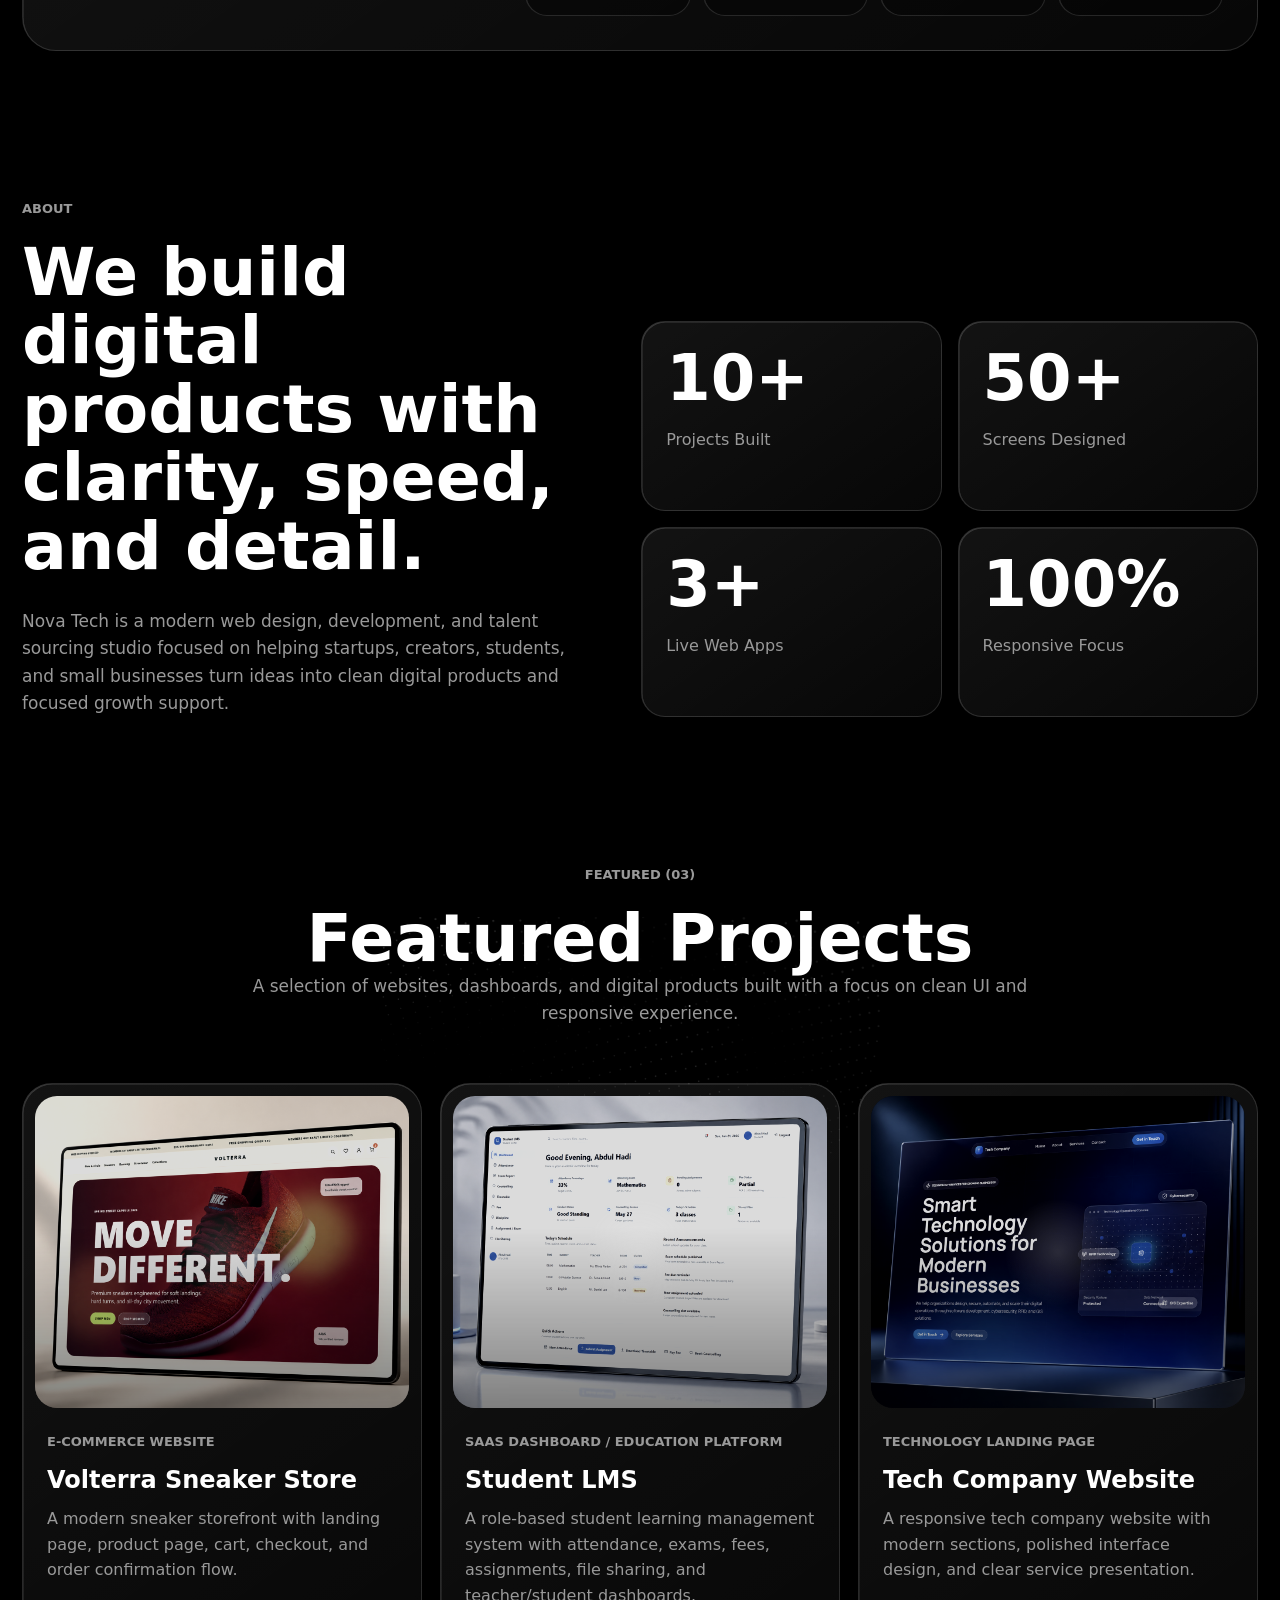
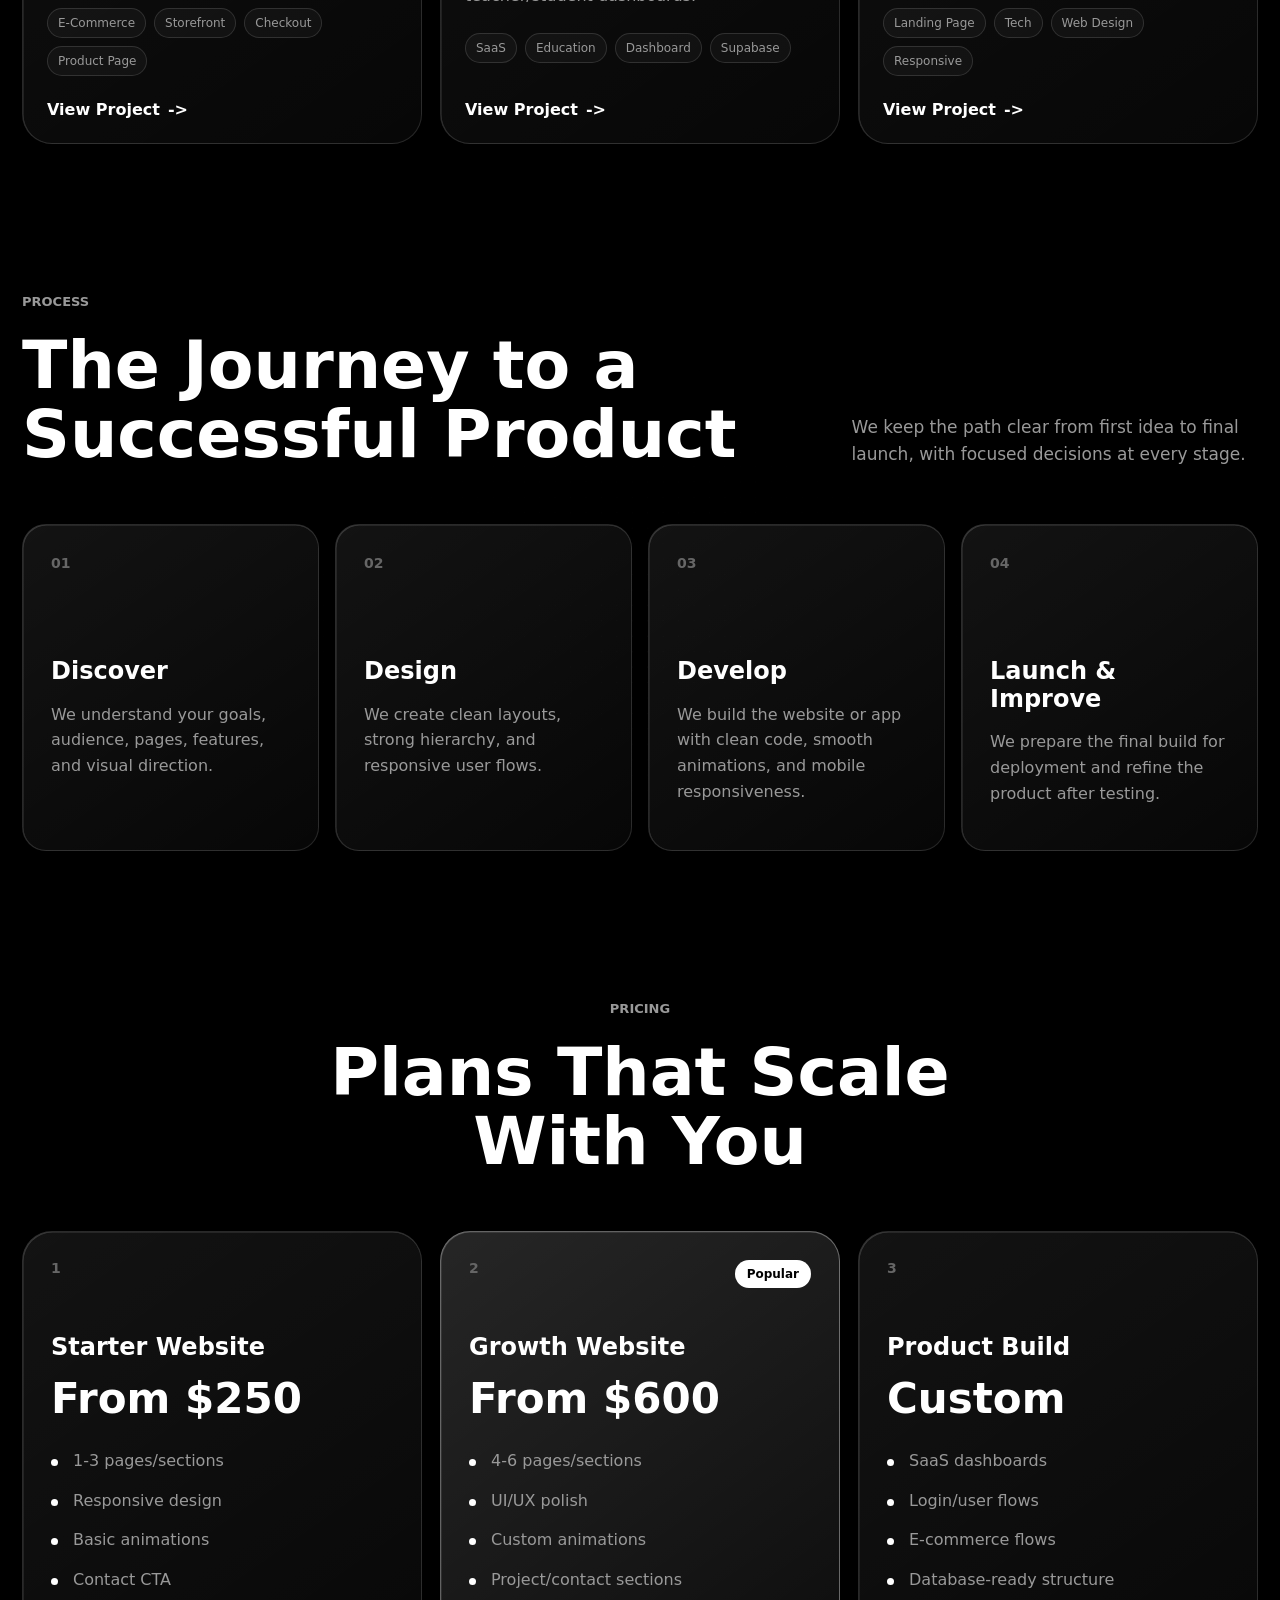
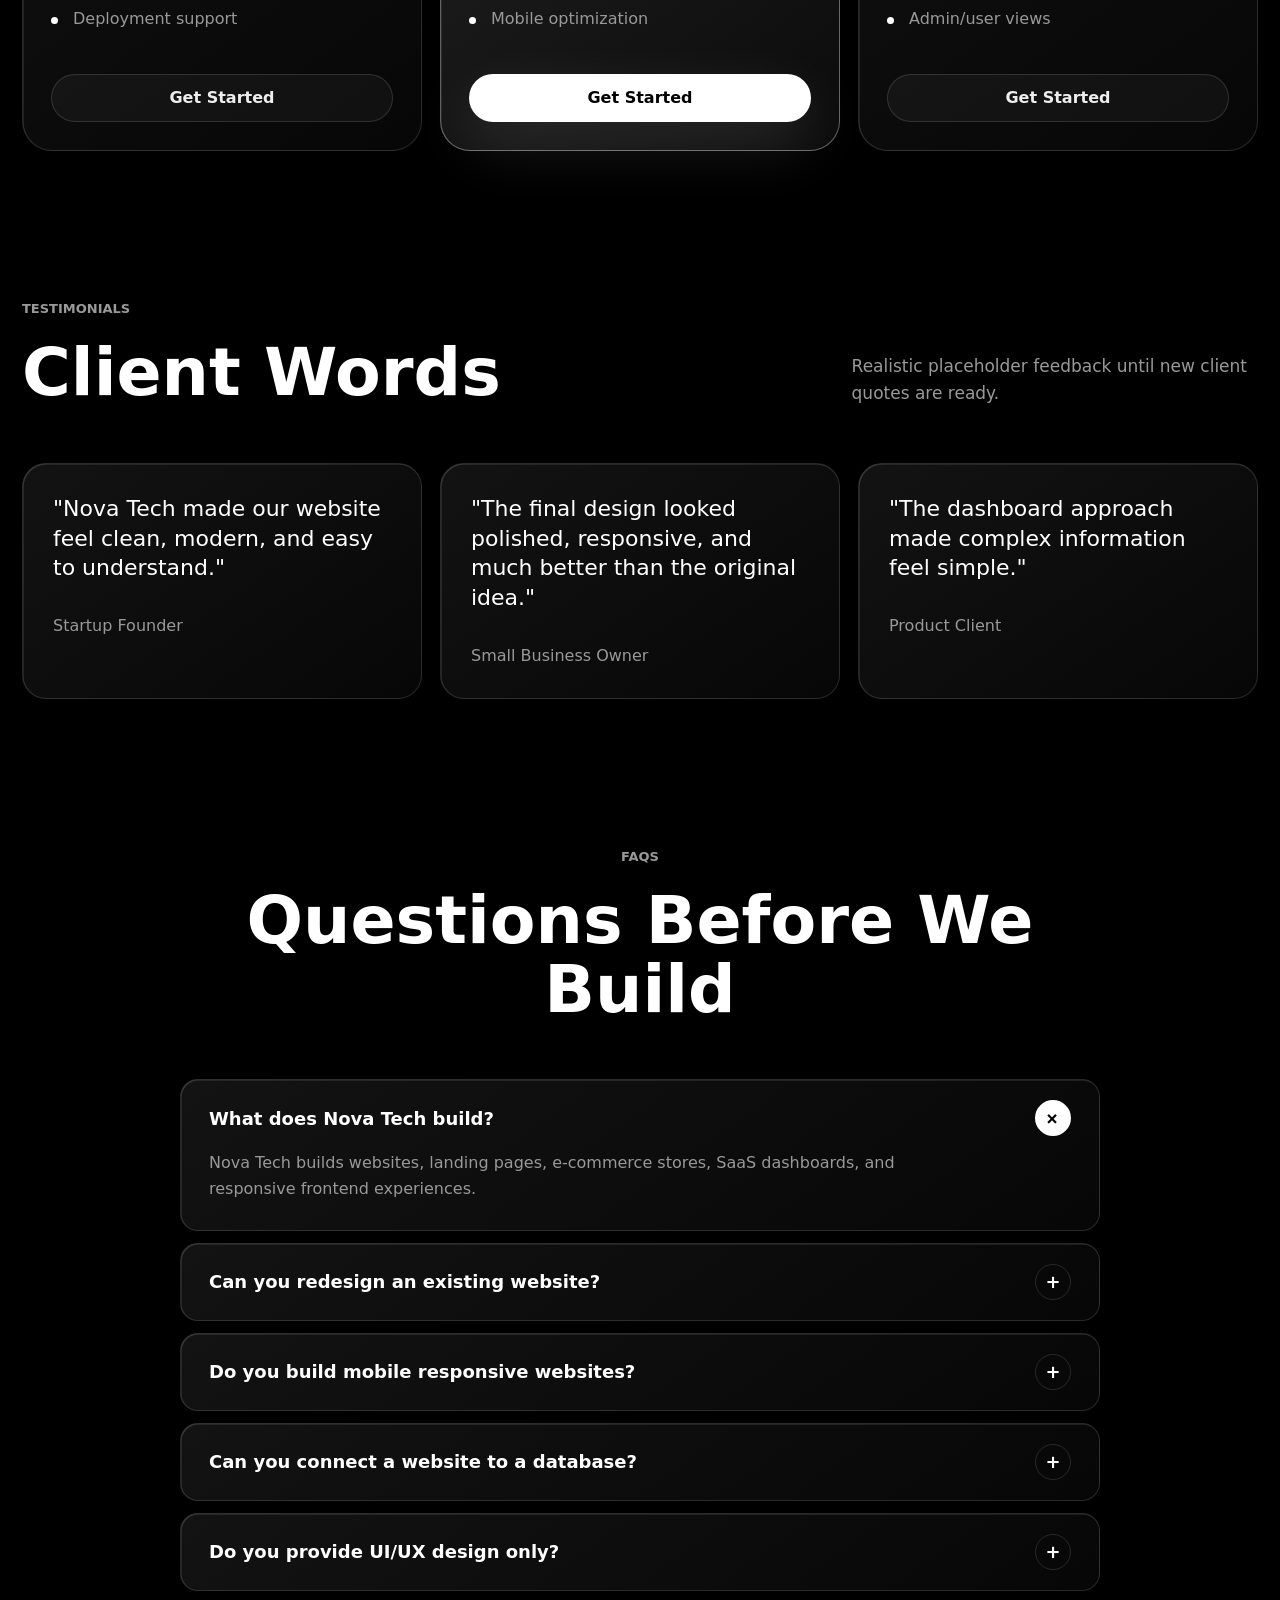
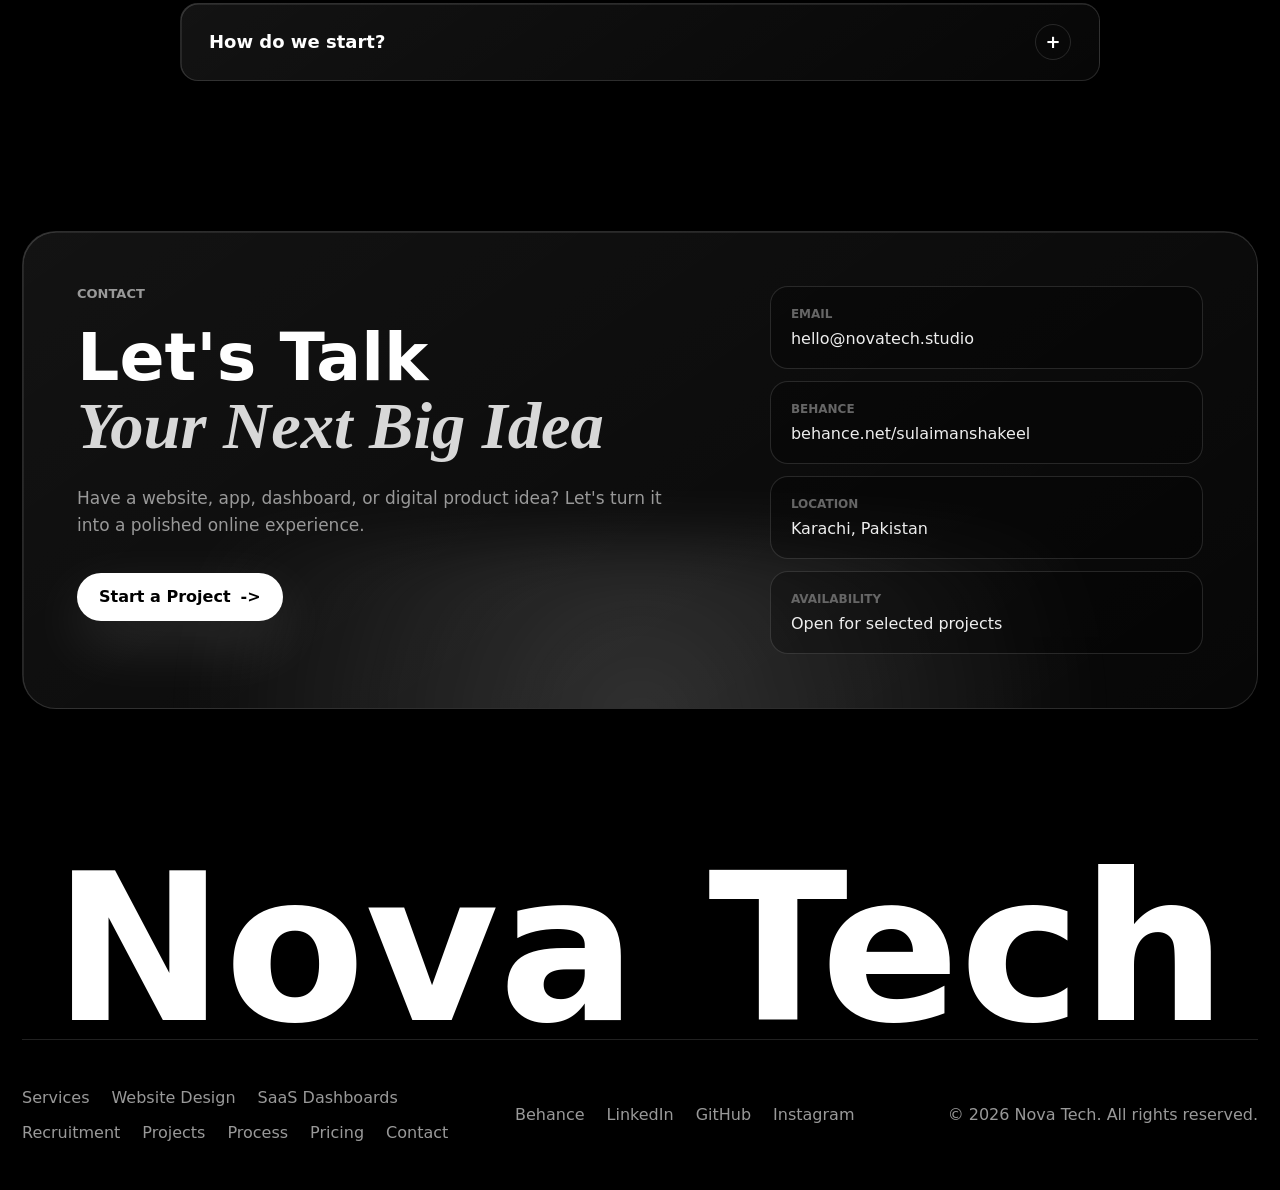
==== commit 9e11c9bc: "Add files via upload" ====
--- a/index.html
+++ b/index.html
@@ -5,12 +5,12 @@
     <meta name="viewport" content="width=device-width, initial-scale=1.0" />
     <meta
       name="description"
-      content="Nova Tech is a modern web design and development studio building websites, SaaS dashboards, e-commerce stores, landing pages, AI chatbot integrations, and responsive frontend experiences."
+      content="Nova Tech is a modern web design, digital product, and talent sourcing studio building websites, SaaS dashboards, e-commerce stores, AI chatbot integrations, and focused recruitment support."
     />
     <meta property="og:title" content="Nova Tech - Web Design and Development Studio" />
     <meta
       property="og:description"
-      content="Polished websites, SaaS dashboards, e-commerce stores, and digital experiences built with clarity, speed, and detail."
+      content="Polished websites, SaaS dashboards, e-commerce stores, digital experiences, and focused recruitment support built with clarity, speed, and detail."
     />
     <meta property="og:type" content="website" />
     <meta property="og:image" content="./assets/tech-website.png" />
@@ -44,6 +44,7 @@
               <a href="./services/">All Services</a>
               <a href="./services/web-design-development/">Website Design & Development</a>
               <a href="./services/saas-dashboard-development/">SaaS Dashboards & Digital Products</a>
+              <a href="./services/#recruitment">Recruitment & Talent Sourcing</a>
             </div>
           </div>
           <a href="#about">About</a>
@@ -65,6 +66,7 @@
         <a href="./services/">Services</a>
         <a href="./services/web-design-development/">Website Design & Development</a>
         <a href="./services/saas-dashboard-development/">SaaS Dashboards & Digital Products</a>
+        <a href="./services/#recruitment">Recruitment & Talent Sourcing</a>
         <a href="#about">About</a>
         <a href="#projects">Projects</a>
         <a href="#process">Process</a>
@@ -81,15 +83,15 @@
         </div>
 
         <div class="hero-copy">
-          <p class="eyebrow reveal">Websites, dashboards, stores, and AI flows</p>
+          <p class="eyebrow reveal">Digital solutions and talent solutions</p>
           <h1 class="reveal stagger-1">
             Create,<br />
             <em>Impactful</em><br />
             Digital Experiences
           </h1>
           <p class="hero-text reveal stagger-2">
-            Nova Tech builds polished websites, SaaS dashboards, e-commerce stores, and digital experiences that help
-            brands launch faster and look sharper online.
+            Nova Tech builds polished websites, SaaS dashboards, e-commerce stores, and focused talent support that help
+            businesses launch faster, look sharper online, and find relevant people.
           </p>
           <div class="hero-actions reveal stagger-3">
             <a class="button button-primary magnetic" href="mailto:hello@novatech.studio?subject=Start%20a%20Project">
@@ -139,6 +141,7 @@
           <span class="float-label float-three">SaaS Dashboards</span>
           <span class="float-label float-four">E-Commerce</span>
           <span class="float-label float-five">AI Chatbots</span>
+          <span class="float-label float-six">Talent Sourcing</span>
         </div>
       </section>
 
@@ -150,6 +153,7 @@
           <span>E-Commerce</span>
           <span>Landing Pages</span>
           <span>AI Chatbots</span>
+          <span>Talent Sourcing</span>
           <span>Responsive Frontends</span>
           <span>Web Design</span>
           <span>UI/UX</span>
@@ -157,6 +161,7 @@
           <span>E-Commerce</span>
           <span>Landing Pages</span>
           <span>AI Chatbots</span>
+          <span>Talent Sourcing</span>
           <span>Responsive Frontends</span>
         </div>
       </section>
@@ -205,6 +210,54 @@
             <p>Smart support and automation flows that improve customer experience and reduce manual work.</p>
             <strong>Explore service <span aria-hidden="true">-></span></strong>
           </a>
+          <a class="service-card service-link recruitment-card reveal" href="./services/#recruitment">
+            <span>/07</span>
+            <h3>Recruitment & Talent Sourcing</h3>
+            <p>
+              Help finding the right people for the right roles through focused candidate sourcing, profile screening,
+              and structured recruitment support.
+            </p>
+            <div class="mini-tags" aria-label="Recruitment capabilities">
+              <span>Candidate Sourcing</span>
+              <span>Profile Screening</span>
+              <span>Talent Research</span>
+              <span>Shortlisting</span>
+              <span>Candidate Outreach</span>
+            </div>
+            <strong>Explore Recruitment <span aria-hidden="true">-></span></strong>
+          </a>
+        </div>
+      </section>
+
+      <section class="section-shell talent-spotlight" id="talent-solutions">
+        <div class="section-heading split">
+          <div>
+            <div class="section-kicker reveal">Talent Solutions</div>
+            <h2 class="reveal stagger-1">Great businesses need the right people behind them.</h2>
+          </div>
+          <p class="reveal stagger-2">
+            Nova Tech supports businesses looking for relevant talent by helping define hiring needs, source potential
+            candidates, review profiles, and build focused shortlists for further consideration.
+          </p>
+        </div>
+
+        <div class="talent-panel reveal">
+          <div class="talent-copy">
+            <p>
+              We combine structured candidate sourcing with practical screening to help businesses spend less time
+              searching and more time speaking with relevant people.
+            </p>
+            <a class="button button-primary magnetic" href="mailto:hello@novatech.studio?subject=Recruitment%20%2F%20Talent%20Sourcing">
+              Discuss Your Hiring Needs
+              <span aria-hidden="true">-></span>
+            </a>
+          </div>
+          <div class="talent-flow" aria-label="Recruitment sourcing workflow">
+            <article><span>01</span><h3>Find</h3><p>Identify potential candidates based on role, skills, experience, and location.</p></article>
+            <article><span>02</span><h3>Screen</h3><p>Review profiles against key requirements and identify relevant strengths or gaps.</p></article>
+            <article><span>03</span><h3>Shortlist</h3><p>Create a focused selection of suitable candidates instead of unrelated profile volume.</p></article>
+            <article><span>04</span><h3>Connect</h3><p>Support outreach and coordination so clients can move people into their own hiring process.</p></article>
+          </div>
         </div>
       </section>
 
@@ -213,8 +266,8 @@
           <div class="section-kicker reveal">About</div>
           <h2 class="reveal">We build digital products with clarity, speed, and detail.</h2>
           <p class="reveal stagger-1">
-            Nova Tech is a modern web design and development studio focused on helping startups, creators, students, and
-            small businesses turn ideas into clean, responsive digital products.
+            Nova Tech is a modern web design, development, and talent sourcing studio focused on helping startups,
+            creators, students, and small businesses turn ideas into clean digital products and focused growth support.
           </p>
         </div>
 
@@ -512,6 +565,7 @@
           <a href="./services/">Services</a>
           <a href="./services/web-design-development/">Website Design</a>
           <a href="./services/saas-dashboard-development/">SaaS Dashboards</a>
+          <a href="./services/#recruitment">Recruitment</a>
           <a href="#projects">Projects</a>
           <a href="#process">Process</a>
           <a href="#pricing">Pricing</a>
--- a/styles.css
+++ b/styles.css
@@ -21,11 +21,12 @@
 
 * {
   box-sizing: border-box;
+  min-width: 0;
 }
 
 html {
   scroll-behavior: smooth;
-  overflow-x: hidden;
+  overflow-x: clip;
 }
 
 body {
@@ -33,7 +34,7 @@
   background: var(--black);
   color: var(--text);
   font-family: system-ui, -apple-system, BlinkMacSystemFont, "Segoe UI", sans-serif;
-  overflow-x: hidden;
+  overflow-x: clip;
 }
 
 body.menu-open {
@@ -346,7 +347,7 @@
   max-height: 1080px;
   padding: clamp(118px, 12vh, 140px) var(--shell-gutter) clamp(42px, 6vh, 62px);
   isolation: isolate;
-  overflow: visible;
+  overflow: clip;
 }
 
 .hero-bg {
@@ -633,6 +634,12 @@
   animation-delay: 1.6s;
 }
 
+.float-six {
+  top: 20px;
+  right: 28%;
+  animation-delay: 2s;
+}
+
 .marquee {
   width: 100%;
   max-width: 100vw;
@@ -664,6 +671,7 @@
 }
 
 .services,
+.talent-spotlight,
 .about,
 .projects,
 .process,
@@ -816,6 +824,167 @@
 
 .service-link:hover strong span {
   transform: translateX(5px);
+}
+
+.recruitment-card {
+  display: grid;
+  grid-column: 1 / -1;
+  grid-template-columns: minmax(0, 0.45fr) minmax(0, 0.62fr);
+  gap: 18px 42px;
+  min-height: auto;
+}
+
+.recruitment-card > span,
+.recruitment-card h3,
+.recruitment-card p {
+  grid-column: 1;
+}
+
+.recruitment-card h3 {
+  margin-top: 42px;
+}
+
+.recruitment-card .mini-tags {
+  grid-column: 2;
+  grid-row: 1 / span 3;
+  align-self: center;
+}
+
+.mini-tags {
+  display: flex;
+  flex-wrap: wrap;
+  gap: 10px;
+}
+
+.mini-tags span {
+  min-height: 34px;
+  padding: 9px 12px;
+  border: 1px solid var(--line);
+  border-radius: 999px;
+  color: var(--muted);
+  background: rgba(255, 255, 255, 0.035);
+  font-size: 12px;
+  font-weight: 700;
+}
+
+.talent-panel,
+.recruitment-system {
+  position: relative;
+  display: grid;
+  grid-template-columns: minmax(0, 0.62fr) minmax(0, 1fr);
+  gap: 36px;
+  padding: 34px;
+  border: 1px solid var(--line);
+  border-radius: 34px;
+  background:
+    radial-gradient(circle at 84% 10%, rgba(255, 255, 255, 0.11), transparent 28%),
+    linear-gradient(145deg, rgba(255, 255, 255, 0.08), rgba(255, 255, 255, 0.026));
+  box-shadow: inset 0.5px 0.5px 0 rgba(255, 255, 255, 0.18);
+  overflow: hidden;
+}
+
+.talent-copy {
+  display: grid;
+  align-content: center;
+  gap: 26px;
+}
+
+.talent-copy h3 {
+  margin: 0;
+  color: var(--white);
+  font-size: clamp(30px, 3.4vw, 54px);
+  line-height: 1.04;
+}
+
+.talent-copy p,
+.recruitment-copy p {
+  margin: 0;
+  color: var(--muted);
+  font-size: 17px;
+  line-height: 1.65;
+}
+
+.recruitment-copy {
+  display: grid;
+  gap: 16px;
+}
+
+.talent-flow,
+.recruitment-steps {
+  display: grid;
+  gap: 12px;
+}
+
+.talent-flow {
+  grid-template-columns: repeat(4, minmax(0, 1fr));
+}
+
+.talent-flow article,
+.recruitment-steps article {
+  position: relative;
+  border: 1px solid var(--line);
+  border-radius: 22px;
+  background: rgba(0, 0, 0, 0.28);
+  box-shadow: inset 0.5px 0.5px 0 rgba(255, 255, 255, 0.12);
+}
+
+.talent-flow article {
+  min-height: 250px;
+  padding: 22px;
+}
+
+.talent-flow span,
+.recruitment-steps span {
+  color: var(--muted-2);
+  font-size: 13px;
+  font-weight: 800;
+}
+
+.talent-flow h3,
+.recruitment-steps h3 {
+  margin: 56px 0 14px;
+  color: var(--white);
+  font-size: 22px;
+  line-height: 1.12;
+}
+
+.talent-flow p,
+.recruitment-steps p {
+  margin: 0;
+  color: var(--muted);
+  line-height: 1.58;
+}
+
+.recruitment-entry {
+  border-color: rgba(255, 255, 255, 0.2);
+}
+
+.recruitment-deep,
+.recruitment-criteria,
+.recruitment-fit,
+.recruitment-faq {
+  scroll-margin-top: 116px;
+}
+
+.recruitment-system {
+  grid-template-columns: minmax(0, 0.5fr) minmax(0, 1fr);
+}
+
+.recruitment-steps {
+  counter-reset: recruitment;
+}
+
+.recruitment-steps article {
+  display: grid;
+  grid-template-columns: 64px minmax(0, 0.42fr) minmax(0, 1fr);
+  align-items: start;
+  gap: 22px;
+  min-height: 120px;
+  padding: 22px;
+}
+
+.recruitment-steps h3 {
+  margin: 0;
 }
 
 .about {
@@ -2305,6 +2474,28 @@
     grid-template-columns: repeat(2, minmax(0, 1fr));
   }
 
+  .recruitment-card,
+  .talent-panel,
+  .recruitment-system {
+    grid-template-columns: 1fr;
+  }
+
+  .recruitment-card > span,
+  .recruitment-card h3,
+  .recruitment-card p,
+  .recruitment-card .mini-tags {
+    grid-column: auto;
+    grid-row: auto;
+  }
+
+  .talent-flow {
+    grid-template-columns: repeat(2, minmax(0, 1fr));
+  }
+
+  .recruitment-steps article {
+    grid-template-columns: 56px minmax(0, 0.45fr) minmax(0, 1fr);
+  }
+
   .project-card:last-child,
   .plan-card:last-child,
   .testimonial-card:last-child {
@@ -2363,7 +2554,7 @@
   }
 
   .site-header.is-open .mobile-nav {
-    max-height: 430px;
+    max-height: 760px;
     padding: 22px 20px;
     opacity: 1;
   }
@@ -2378,7 +2569,8 @@
   }
 
   .hero h1 {
-    font-size: clamp(58px, 17vw, 96px);
+    font-size: clamp(46px, 14vw, 78px);
+    line-height: 0.94;
   }
 
   .hero-visual {
@@ -2399,7 +2591,12 @@
     left: 0;
   }
 
+  .float-six {
+    display: none;
+  }
+
   .services,
+  .talent-spotlight,
   .about,
   .projects,
   .process,
@@ -2415,8 +2612,33 @@
   .pricing-grid,
   .testimonial-grid,
   .stats-grid,
-  .process-list {
+  .process-list,
+  .talent-flow {
     grid-template-columns: 1fr;
+  }
+
+  .talent-panel,
+  .recruitment-system {
+    grid-template-columns: 1fr;
+    padding: 28px;
+    border-radius: 26px;
+  }
+
+  .talent-flow article {
+    min-height: auto;
+  }
+
+  .talent-flow h3 {
+    margin-top: 34px;
+  }
+
+  .recruitment-steps article {
+    grid-template-columns: 1fr;
+    gap: 12px;
+  }
+
+  .recruitment-steps h3 {
+    margin-top: 10px;
   }
 
   .project-card:last-child,
@@ -2478,6 +2700,28 @@
 
   .button {
     width: 100%;
+    min-height: 50px;
+    padding-inline: 18px;
+    white-space: normal;
+    text-align: center;
+  }
+
+  .hero h1 {
+    font-size: clamp(40px, 12.6vw, 54px);
+    line-height: 0.96;
+  }
+
+  .hero-text {
+    font-size: 16px;
+  }
+
+  .hero-visual {
+    min-height: 330px;
+  }
+
+  .preview-shell {
+    padding: 14px;
+    border-radius: 24px;
   }
 
   .preview-grid {
@@ -2505,7 +2749,8 @@
 
   .float-three,
   .float-four,
-  .float-five {
+  .float-five,
+  .float-six {
     display: none;
   }
 
@@ -2516,7 +2761,39 @@
   .section-heading h2,
   .about h2,
   .contact h2 {
-    font-size: clamp(38px, 12vw, 54px);
+    font-size: clamp(32px, 10.5vw, 46px);
+    line-height: 1.05;
+  }
+
+  .service-card,
+  .stat-card,
+  .process-step,
+  .plan-card,
+  .testimonial-card,
+  .comparison-card,
+  .capability-card {
+    padding: 22px;
+  }
+
+  .service-card h3,
+  .process-step h3,
+  .plan-card h3 {
+    margin-top: 32px;
+    font-size: 22px;
+  }
+
+  .service-link {
+    padding-bottom: 62px;
+  }
+
+  .service-link strong {
+    right: 22px;
+    bottom: 20px;
+  }
+
+  .mini-tags span,
+  .tag-row span {
+    font-size: 11px;
   }
 
   .price {
@@ -2594,7 +2871,7 @@
 
 @media (max-width: 860px) {
   .site-header.is-open .mobile-nav {
-    max-height: 640px;
+    max-height: 760px;
   }
 
   .service-hero {
@@ -2625,6 +2902,10 @@
   .responsive-section,
   .comparison-section,
   .product-challenge,
+  .recruitment-deep,
+  .recruitment-criteria,
+  .recruitment-fit,
+  .recruitment-faq,
   .role-preview,
   .workflow-section,
   .case-study-panel,
@@ -2791,6 +3072,24 @@
   }
 }
 
+@media (hover: none), (pointer: coarse) {
+  .project-cursor {
+    display: none;
+  }
+
+  .project-card:hover,
+  .service-card:hover,
+  .service-entry:hover,
+  .related-panel:hover,
+  .case-study-card:hover {
+    transform: none;
+  }
+
+  .magnetic {
+    transform: none !important;
+  }
+}
+
 @media (prefers-reduced-motion: reduce) {
   *,
   *::before,
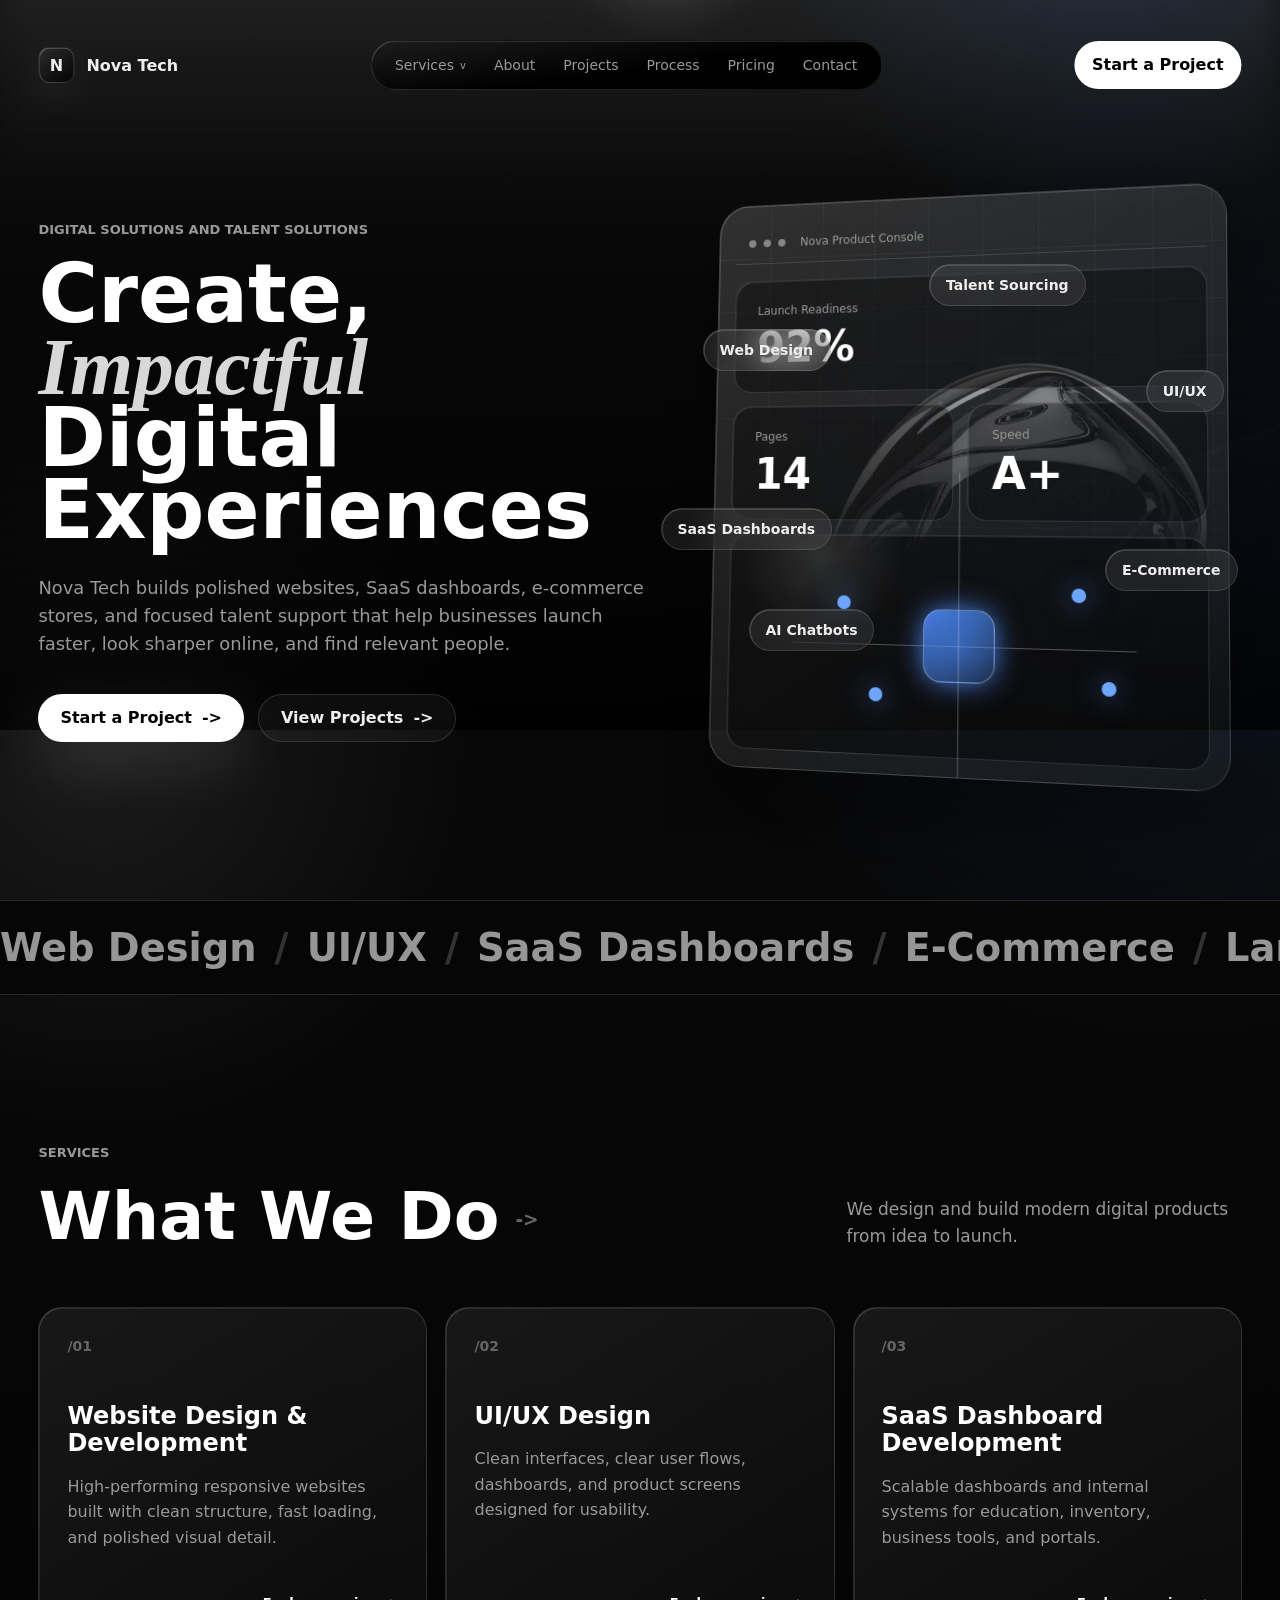
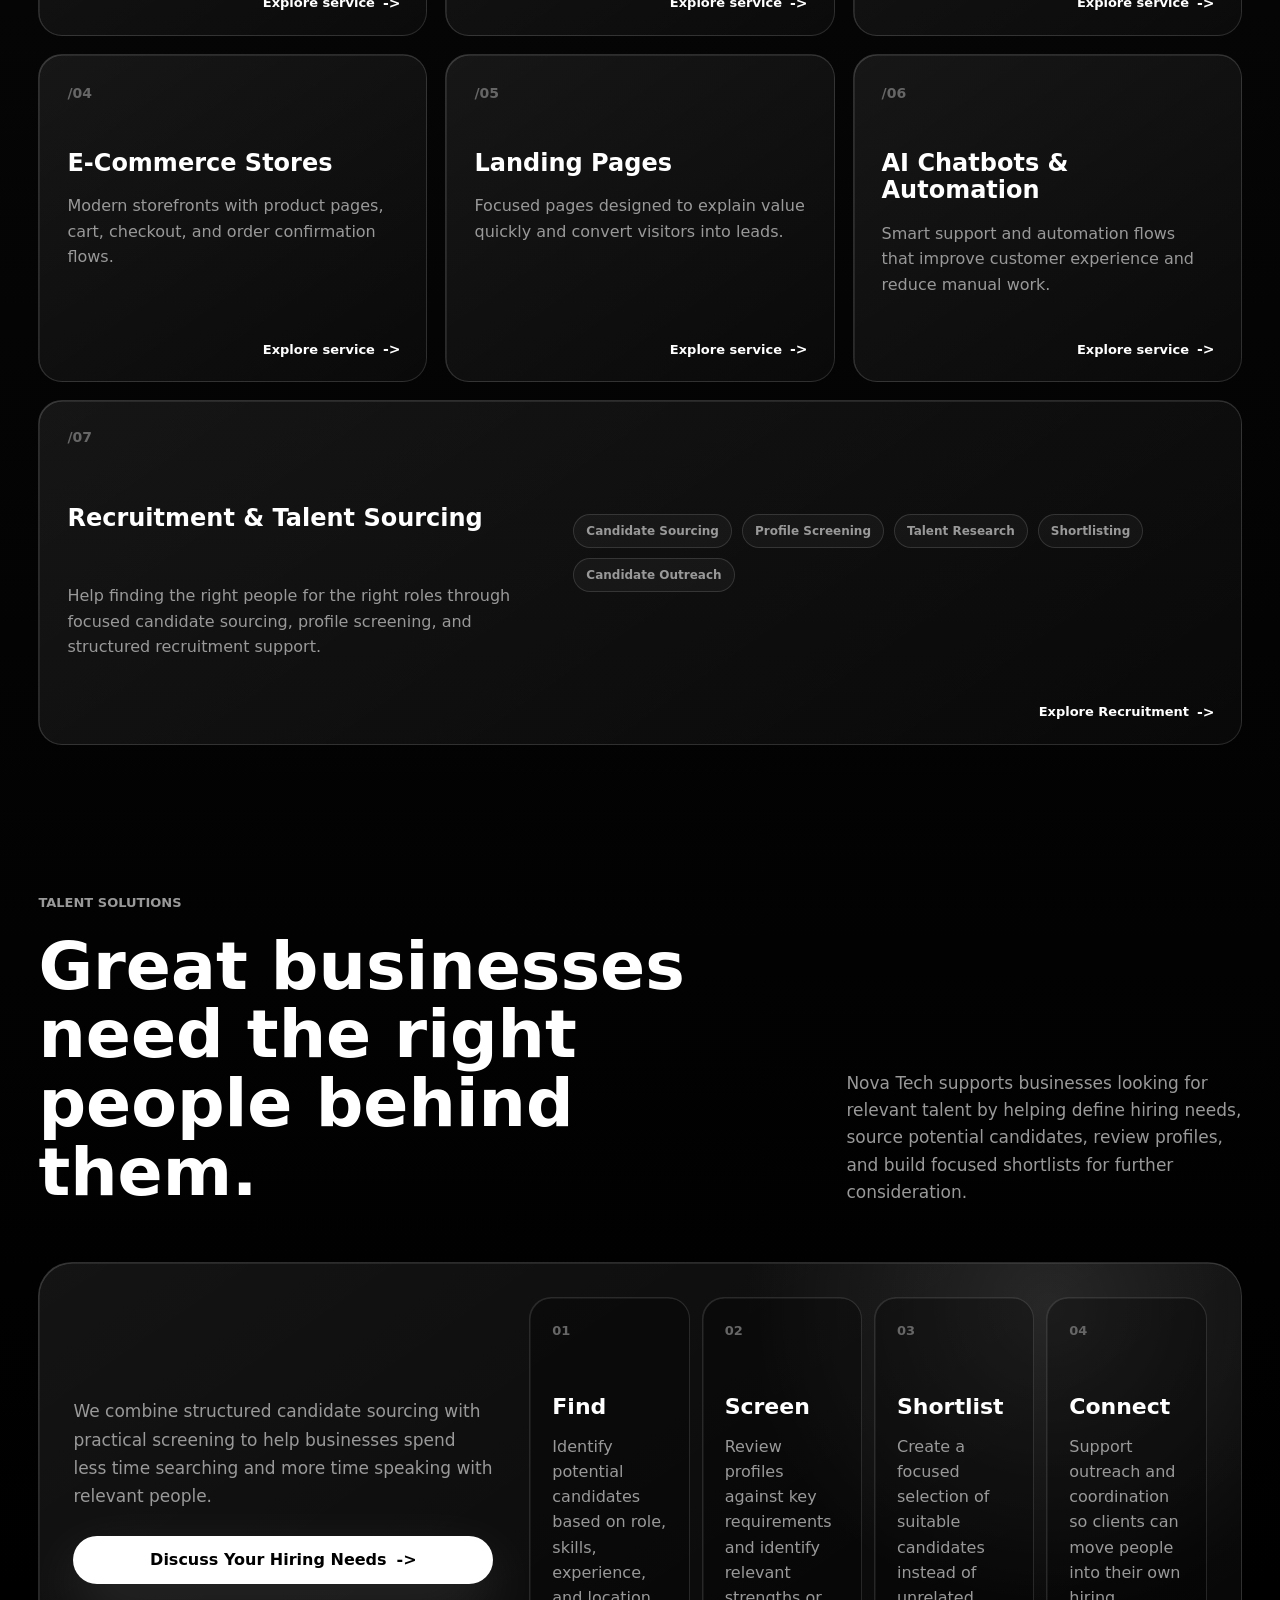
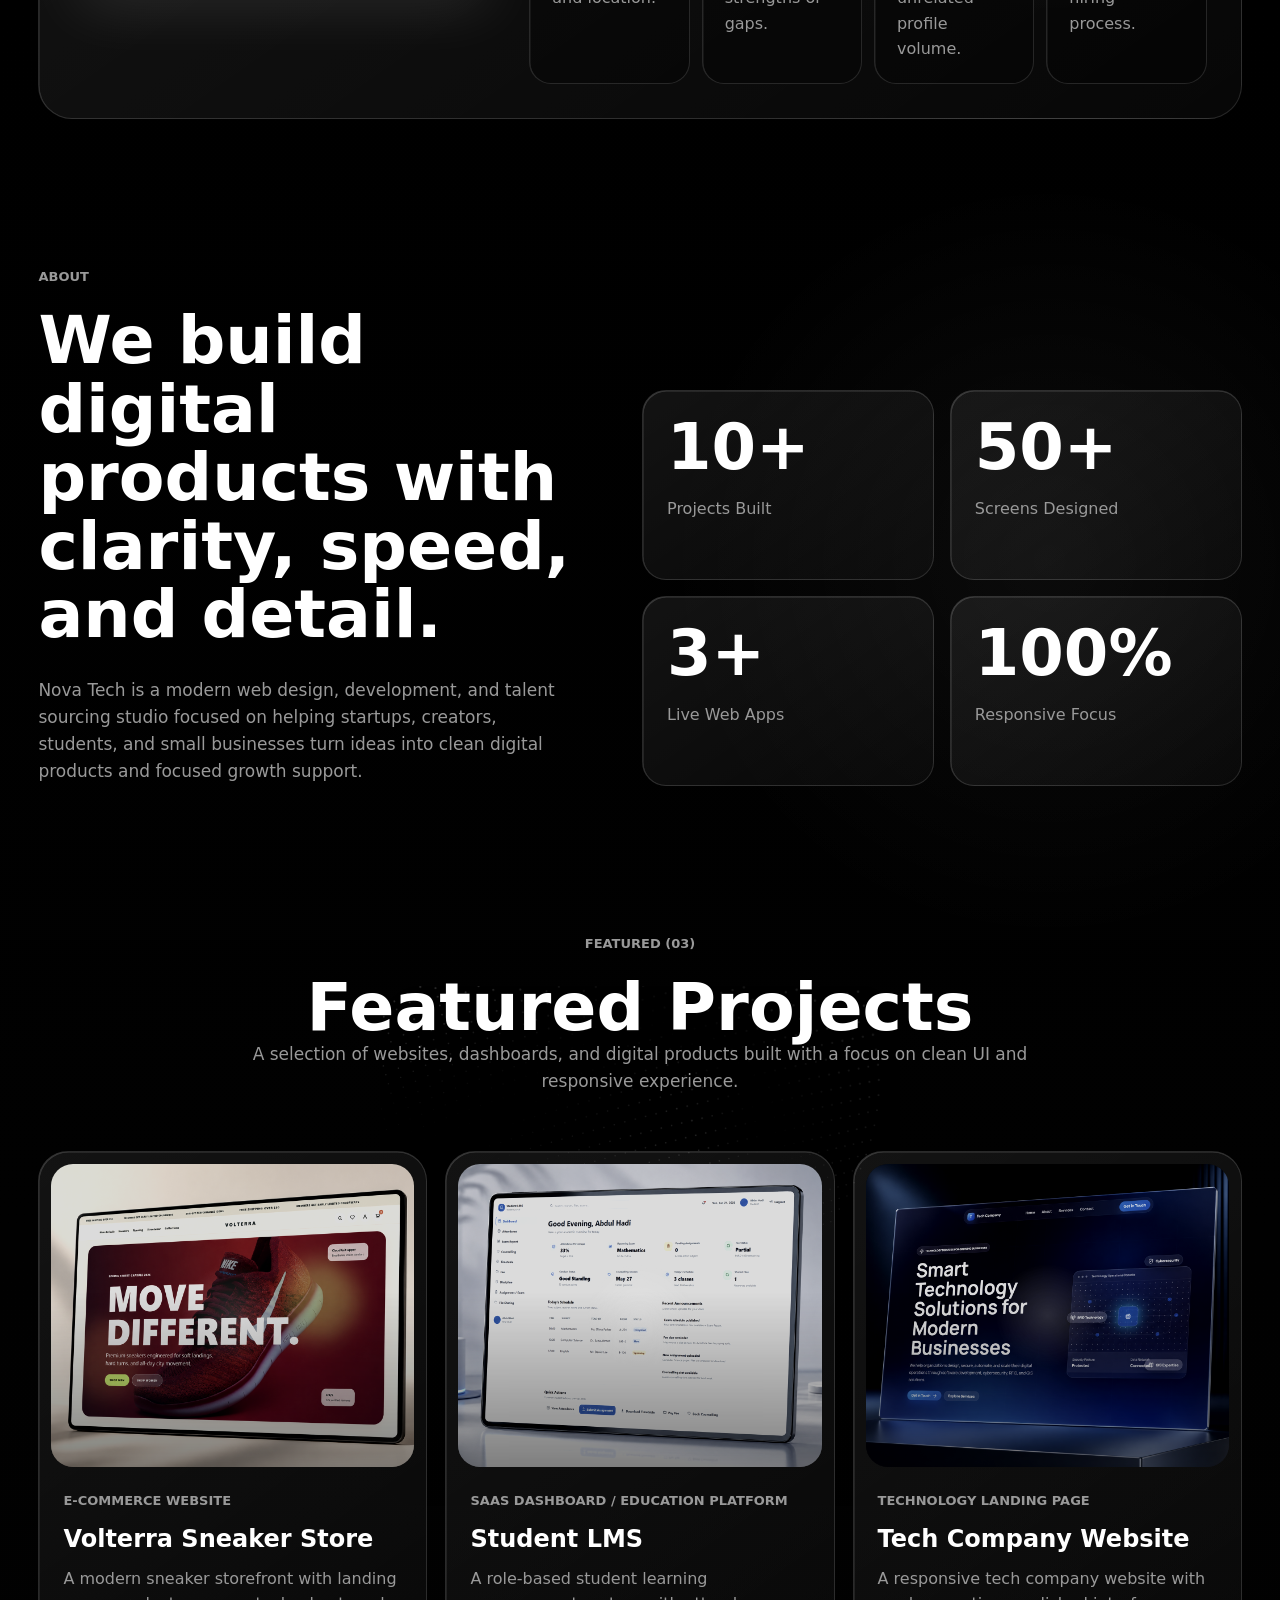
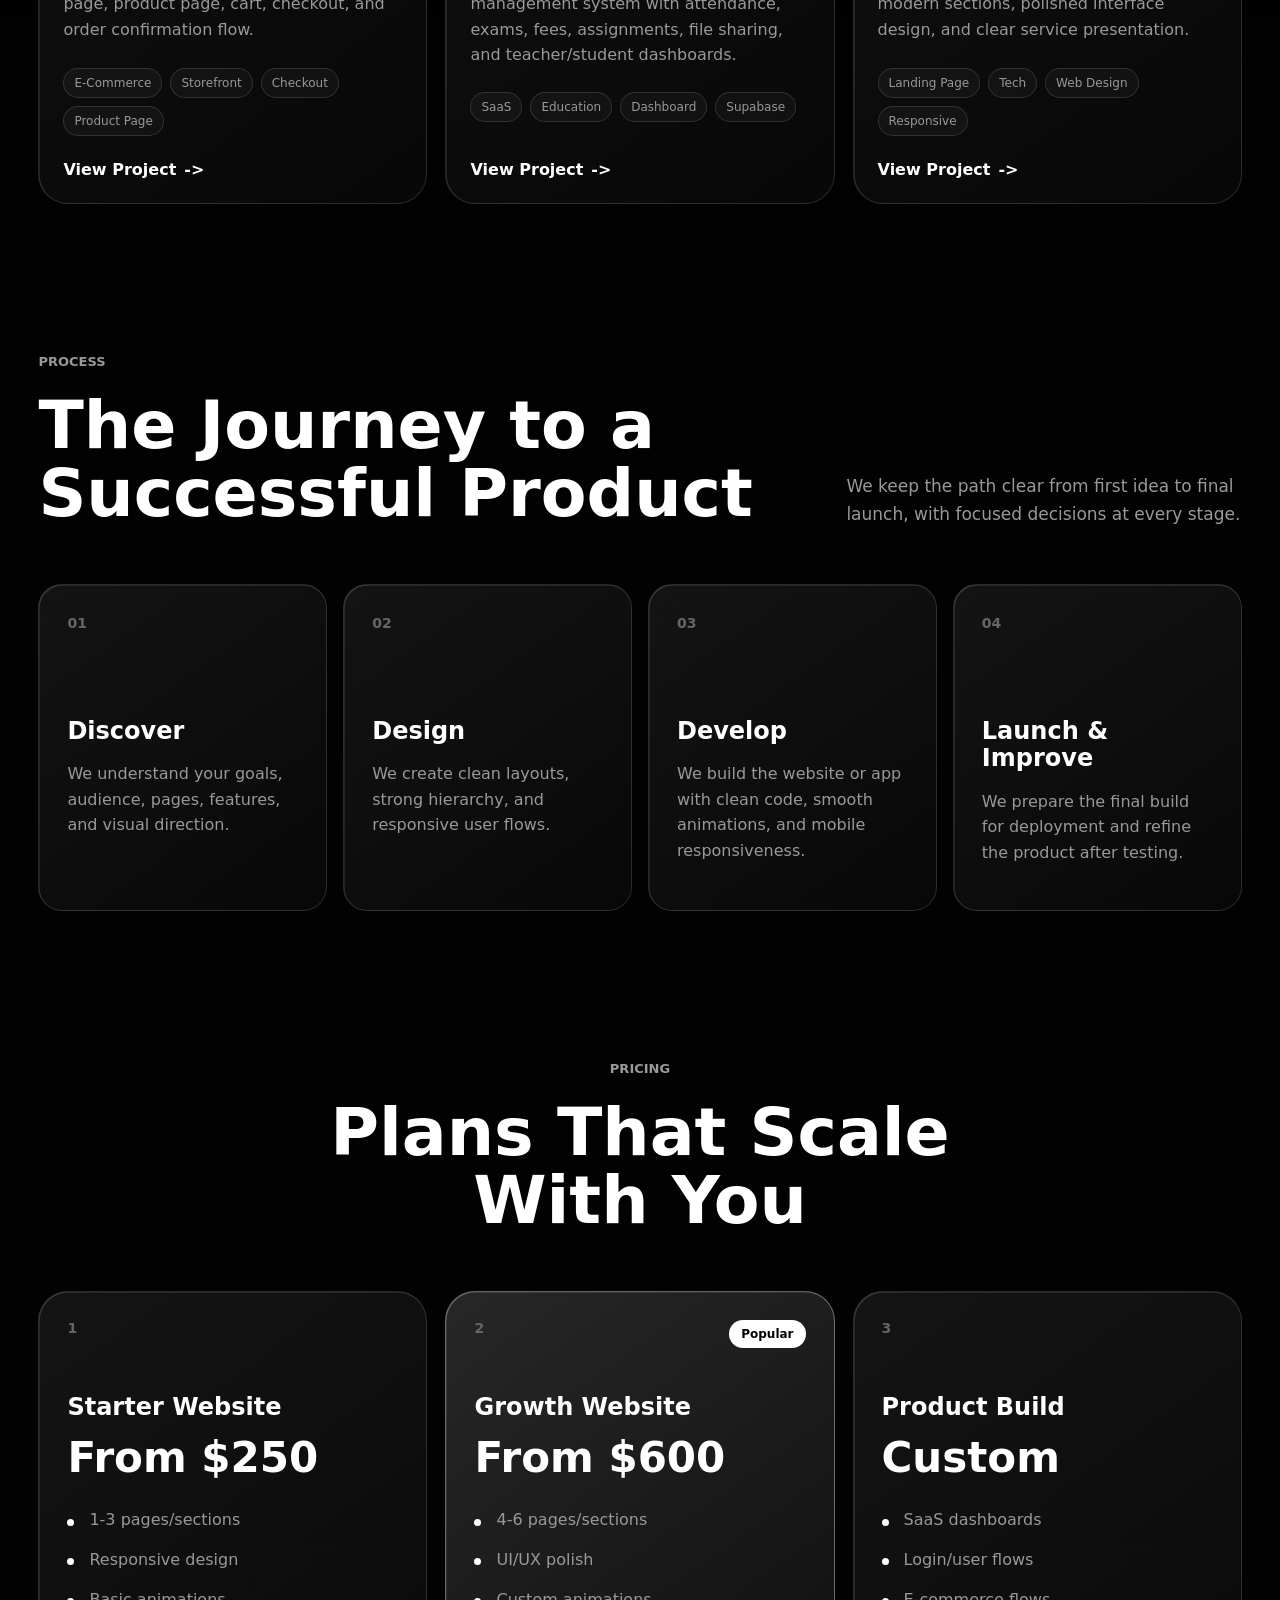
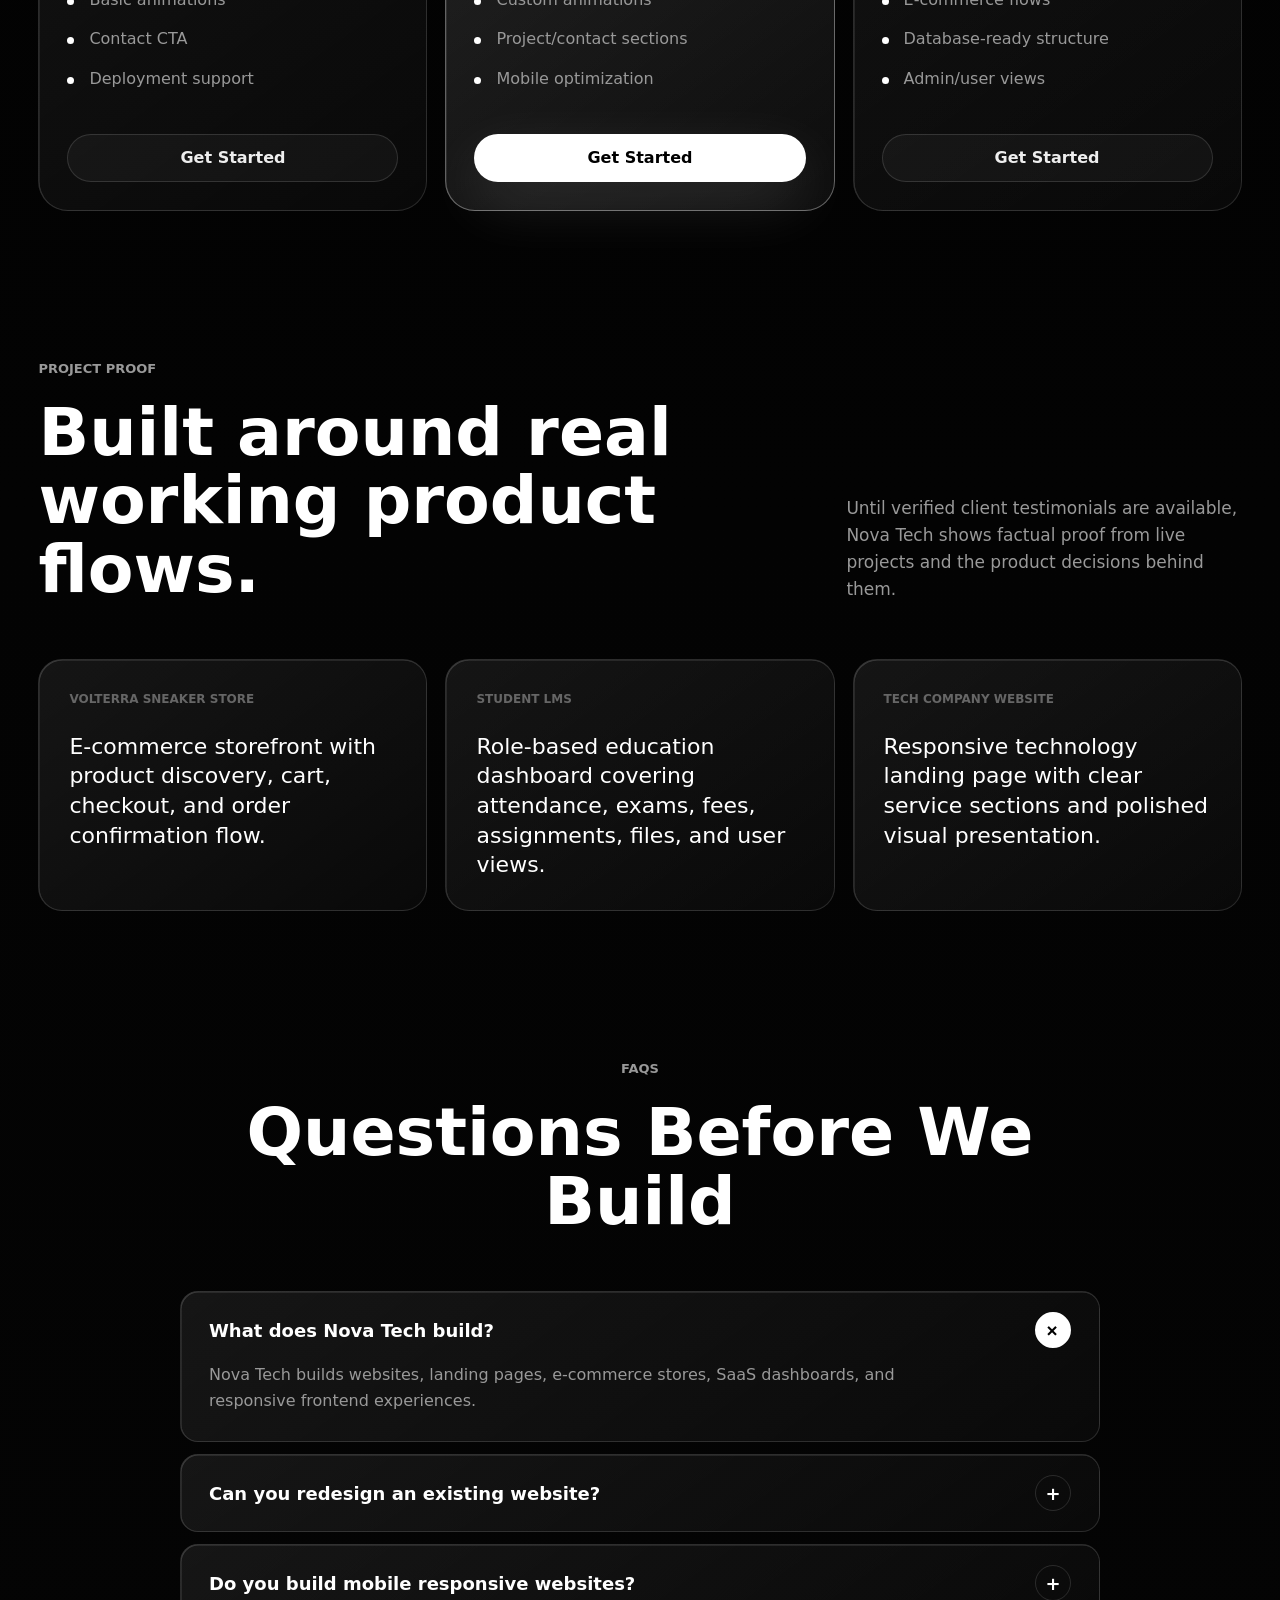
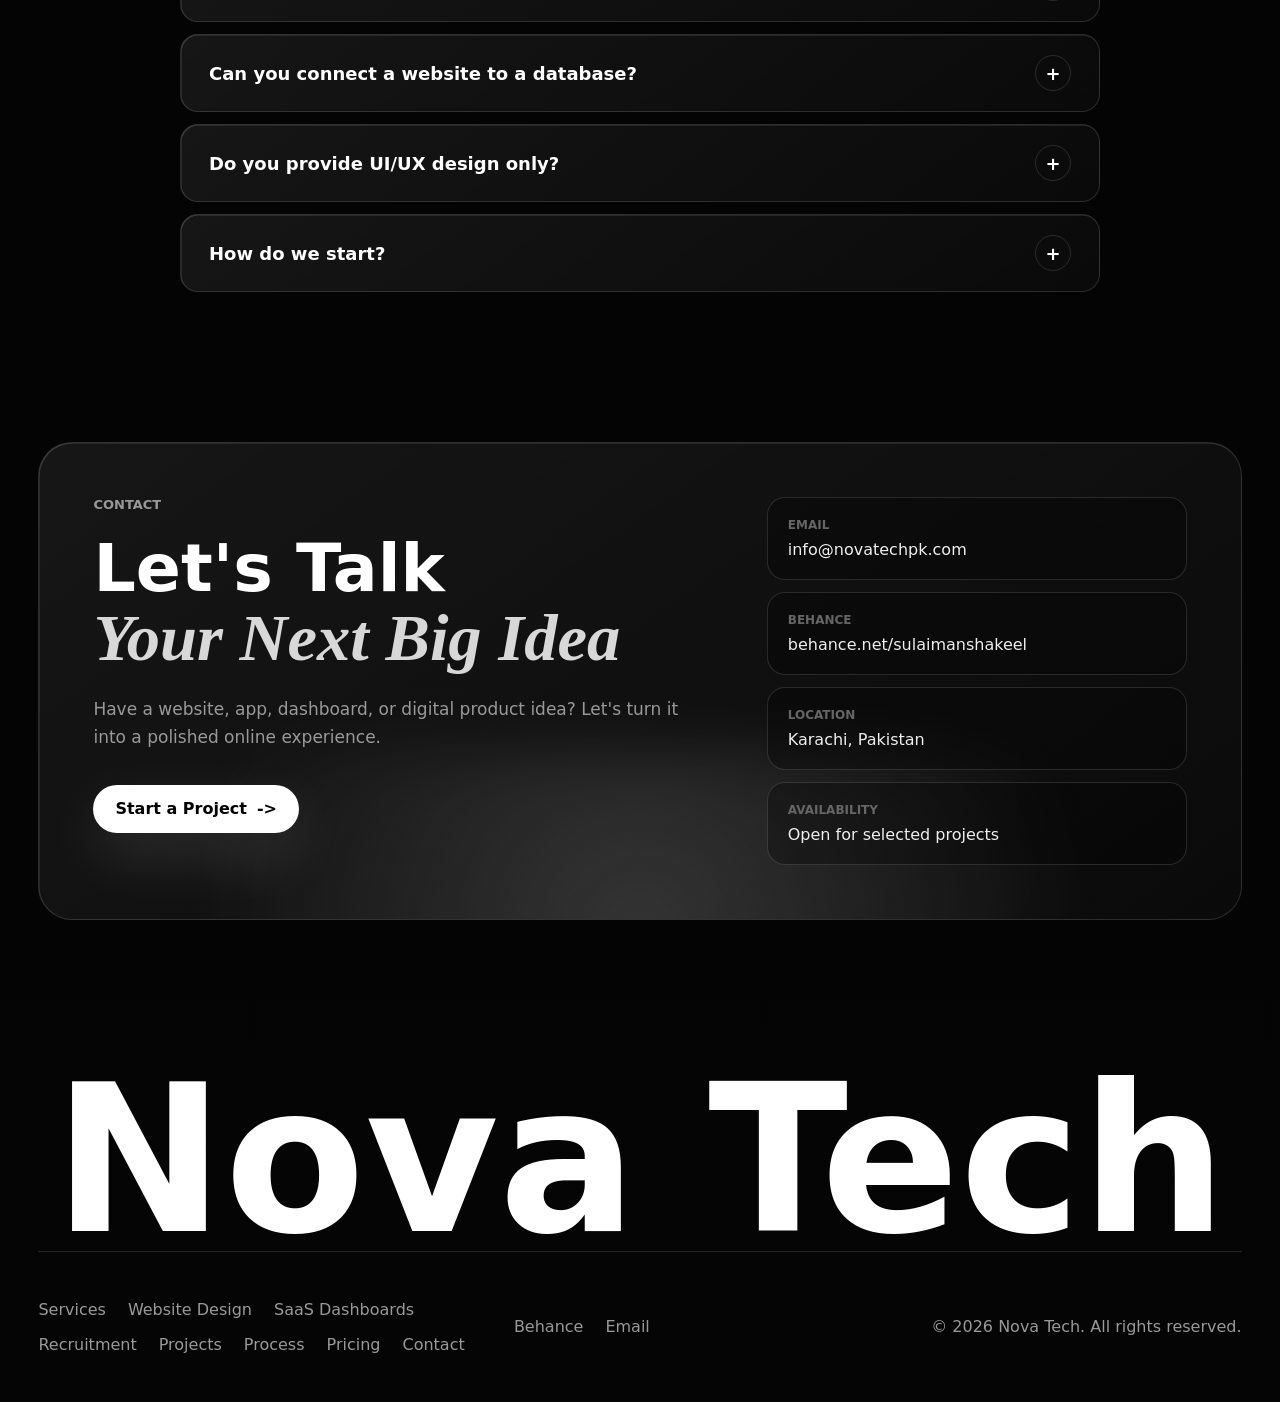
==== commit 6bf72597: "Add files via upload" ====
--- a/index.html
+++ b/index.html
@@ -7,13 +7,16 @@
       name="description"
       content="Nova Tech is a modern web design, digital product, and talent sourcing studio building websites, SaaS dashboards, e-commerce stores, AI chatbot integrations, and focused recruitment support."
     />
+    <link rel="canonical" href="https://www.novatechpk.com/" />
     <meta property="og:title" content="Nova Tech - Web Design and Development Studio" />
     <meta
       property="og:description"
       content="Polished websites, SaaS dashboards, e-commerce stores, digital experiences, and focused recruitment support built with clarity, speed, and detail."
     />
     <meta property="og:type" content="website" />
-    <meta property="og:image" content="./assets/tech-website.png" />
+    <meta property="og:url" content="https://www.novatechpk.com/" />
+    <meta property="og:image" content="https://www.novatechpk.com/assets/tech-website.png" />
+    <meta name="twitter:card" content="summary_large_image" />
     <title>Nova Tech - Web Design and Development Studio</title>
     <script>
       document.documentElement.classList.add("js");
@@ -23,13 +26,42 @@
       href="data:image/svg+xml,%3Csvg xmlns='http://www.w3.org/2000/svg' viewBox='0 0 64 64'%3E%3Crect width='64' height='64' rx='18' fill='%23000'/%3E%3Cpath d='M17 45V19h7.5l15 17.3V19H47v26h-7.1L24.5 27.2V45H17Z' fill='%23fff'/%3E%3C/svg%3E"
     />
     <link rel="stylesheet" href="./styles.css" />
+    <script type="application/ld+json">
+      {
+        "@context": "https://schema.org",
+        "@graph": [
+          {
+            "@type": "Organization",
+            "@id": "https://www.novatechpk.com/#organization",
+            "name": "Nova Tech",
+            "url": "https://www.novatechpk.com/",
+            "email": "info@novatechpk.com",
+            "address": {
+              "@type": "PostalAddress",
+              "addressLocality": "Karachi",
+              "addressCountry": "PK"
+            },
+            "sameAs": ["https://www.behance.net/sulaimanshakeel"]
+          },
+          {
+            "@type": "WebSite",
+            "@id": "https://www.novatechpk.com/#website",
+            "name": "Nova Tech",
+            "url": "https://www.novatechpk.com/",
+            "publisher": {
+              "@id": "https://www.novatechpk.com/#organization"
+            }
+          }
+        ]
+      }
+    </script>
   </head>
   <body>
     <div class="page-glow" aria-hidden="true"></div>
 
     <header class="site-header" data-header>
       <div class="header-inner">
-        <a class="brand" href="./" aria-label="Nova Tech home">
+        <a class="brand" href="/" aria-label="Nova Tech home">
           <span class="brand-mark">N</span>
           <span>Nova Tech</span>
         </a>
@@ -41,10 +73,10 @@
               <span aria-hidden="true">v</span>
             </button>
             <div class="nav-dropdown-menu" id="services-menu" data-dropdown-menu>
-              <a href="./services/">All Services</a>
-              <a href="./services/web-design-development/">Website Design & Development</a>
-              <a href="./services/saas-dashboard-development/">SaaS Dashboards & Digital Products</a>
-              <a href="./services/#recruitment">Recruitment & Talent Sourcing</a>
+              <a href="/services">All Services</a>
+              <a href="/services/web-design-development">Website Design & Development</a>
+              <a href="/services/saas-dashboard-development">SaaS Dashboards & Digital Products</a>
+              <a href="/services#recruitment">Recruitment & Talent Sourcing</a>
             </div>
           </div>
           <a href="#about">About</a>
@@ -54,7 +86,7 @@
           <a href="#contact">Contact</a>
         </nav>
 
-        <a class="header-cta magnetic" href="mailto:hello@novatech.studio?subject=Start%20a%20Project">Start a Project</a>
+        <a class="header-cta magnetic" href="mailto:info@novatechpk.com?subject=Start%20a%20Project">Start a Project</a>
 
         <button class="menu-toggle" type="button" aria-label="Open navigation" aria-expanded="false" data-menu-toggle>
           <span></span>
@@ -63,10 +95,10 @@
       </div>
 
       <nav class="mobile-nav" aria-label="Mobile navigation" data-mobile-nav>
-        <a href="./services/">Services</a>
-        <a href="./services/web-design-development/">Website Design & Development</a>
-        <a href="./services/saas-dashboard-development/">SaaS Dashboards & Digital Products</a>
-        <a href="./services/#recruitment">Recruitment & Talent Sourcing</a>
+        <a href="/services">Services</a>
+        <a href="/services/web-design-development">Website Design & Development</a>
+        <a href="/services/saas-dashboard-development">SaaS Dashboards & Digital Products</a>
+        <a href="/services#recruitment">Recruitment & Talent Sourcing</a>
         <a href="#about">About</a>
         <a href="#projects">Projects</a>
         <a href="#process">Process</a>
@@ -94,7 +126,7 @@
             businesses launch faster, look sharper online, and find relevant people.
           </p>
           <div class="hero-actions reveal stagger-3">
-            <a class="button button-primary magnetic" href="mailto:hello@novatech.studio?subject=Start%20a%20Project">
+            <a class="button button-primary magnetic" href="mailto:info@novatechpk.com?subject=Start%20a%20Project">
               Start a Project
               <span aria-hidden="true">-></span>
             </a>
@@ -169,48 +201,48 @@
       <section class="section-shell services" id="services">
         <div class="section-kicker reveal">Services</div>
         <div class="section-heading split">
-          <h2 class="reveal"><a class="heading-link" href="./services/">What We Do</a></h2>
+          <h2 class="reveal"><a class="heading-link" href="/services">What We Do</a></h2>
           <p class="reveal stagger-1">We design and build modern digital products from idea to launch.</p>
         </div>
 
         <div class="service-grid">
-          <a class="service-card service-link reveal" href="./services/web-design-development/">
+          <a class="service-card service-link reveal" href="/services/web-design-development">
             <span>/01</span>
             <h3>Website Design & Development</h3>
             <p>High-performing responsive websites built with clean structure, fast loading, and polished visual detail.</p>
             <strong>Explore service <span aria-hidden="true">-></span></strong>
           </a>
-          <a class="service-card service-link reveal stagger-1" href="./services/web-design-development/">
+          <a class="service-card service-link reveal stagger-1" href="/services/web-design-development">
             <span>/02</span>
             <h3>UI/UX Design</h3>
             <p>Clean interfaces, clear user flows, dashboards, and product screens designed for usability.</p>
             <strong>Explore service <span aria-hidden="true">-></span></strong>
           </a>
-          <a class="service-card service-link reveal stagger-2" href="./services/saas-dashboard-development/">
+          <a class="service-card service-link reveal stagger-2" href="/services/saas-dashboard-development">
             <span>/03</span>
             <h3>SaaS Dashboard Development</h3>
             <p>Scalable dashboards and internal systems for education, inventory, business tools, and portals.</p>
             <strong>Explore service <span aria-hidden="true">-></span></strong>
           </a>
-          <a class="service-card service-link reveal" href="./services/">
+          <a class="service-card service-link reveal" href="/services">
             <span>/04</span>
             <h3>E-Commerce Stores</h3>
             <p>Modern storefronts with product pages, cart, checkout, and order confirmation flows.</p>
             <strong>Explore service <span aria-hidden="true">-></span></strong>
           </a>
-          <a class="service-card service-link reveal stagger-1" href="./services/web-design-development/">
+          <a class="service-card service-link reveal stagger-1" href="/services/web-design-development">
             <span>/05</span>
             <h3>Landing Pages</h3>
             <p>Focused pages designed to explain value quickly and convert visitors into leads.</p>
             <strong>Explore service <span aria-hidden="true">-></span></strong>
           </a>
-          <a class="service-card service-link reveal stagger-2" href="./services/">
+          <a class="service-card service-link reveal stagger-2" href="/services">
             <span>/06</span>
             <h3>AI Chatbots & Automation</h3>
             <p>Smart support and automation flows that improve customer experience and reduce manual work.</p>
             <strong>Explore service <span aria-hidden="true">-></span></strong>
           </a>
-          <a class="service-card service-link recruitment-card reveal" href="./services/#recruitment">
+          <a class="service-card service-link recruitment-card reveal" href="/services#recruitment">
             <span>/07</span>
             <h3>Recruitment & Talent Sourcing</h3>
             <p>
@@ -247,7 +279,7 @@
               We combine structured candidate sourcing with practical screening to help businesses spend less time
               searching and more time speaking with relevant people.
             </p>
-            <a class="button button-primary magnetic" href="mailto:hello@novatech.studio?subject=Recruitment%20%2F%20Talent%20Sourcing">
+            <a class="button button-primary magnetic" href="mailto:info@novatechpk.com?subject=Recruitment%20%2F%20Talent%20Sourcing">
               Discuss Your Hiring Needs
               <span aria-hidden="true">-></span>
             </a>
@@ -425,7 +457,7 @@
               <li>Contact CTA</li>
               <li>Deployment support</li>
             </ul>
-            <a class="button button-secondary magnetic" href="mailto:hello@novatech.studio?subject=Starter%20Website">
+            <a class="button button-secondary magnetic" href="mailto:info@novatechpk.com?subject=Starter%20Website">
               Get Started
             </a>
           </article>
@@ -442,7 +474,7 @@
               <li>Project/contact sections</li>
               <li>Mobile optimization</li>
             </ul>
-            <a class="button button-primary magnetic" href="mailto:hello@novatech.studio?subject=Growth%20Website">
+            <a class="button button-primary magnetic" href="mailto:info@novatechpk.com?subject=Growth%20Website">
               Get Started
             </a>
           </article>
@@ -458,34 +490,37 @@
               <li>Database-ready structure</li>
               <li>Admin/user views</li>
             </ul>
-            <a class="button button-secondary magnetic" href="mailto:hello@novatech.studio?subject=Product%20Build">
+            <a class="button button-secondary magnetic" href="mailto:info@novatechpk.com?subject=Product%20Build">
               Get Started
             </a>
           </article>
         </div>
       </section>
 
-      <section class="section-shell testimonials" id="testimonials">
+      <section class="section-shell project-proof" id="proof">
         <div class="section-heading split">
           <div>
-            <div class="section-kicker reveal">Testimonials</div>
-            <h2 class="reveal stagger-1">Client Words</h2>
-          </div>
-          <p class="reveal stagger-2">Realistic placeholder feedback until new client quotes are ready.</p>
-        </div>
-
-        <div class="testimonial-grid">
-          <article class="testimonial-card reveal">
-            <p>"Nova Tech made our website feel clean, modern, and easy to understand."</p>
-            <span>Startup Founder</span>
-          </article>
-          <article class="testimonial-card reveal stagger-1">
-            <p>"The final design looked polished, responsive, and much better than the original idea."</p>
-            <span>Small Business Owner</span>
-          </article>
-          <article class="testimonial-card reveal stagger-2">
-            <p>"The dashboard approach made complex information feel simple."</p>
-            <span>Product Client</span>
+            <div class="section-kicker reveal">Project Proof</div>
+            <h2 class="reveal stagger-1">Built around real working product flows.</h2>
+          </div>
+          <p class="reveal stagger-2">
+            Until verified client testimonials are available, Nova Tech shows factual proof from live projects and the
+            product decisions behind them.
+          </p>
+        </div>
+
+        <div class="testimonial-grid proof-grid">
+          <article class="testimonial-card proof-card reveal">
+            <span>Volterra Sneaker Store</span>
+            <p>E-commerce storefront with product discovery, cart, checkout, and order confirmation flow.</p>
+          </article>
+          <article class="testimonial-card proof-card reveal stagger-1">
+            <span>Student LMS</span>
+            <p>Role-based education dashboard covering attendance, exams, fees, assignments, files, and user views.</p>
+          </article>
+          <article class="testimonial-card proof-card reveal stagger-2">
+            <span>Tech Company Website</span>
+            <p>Responsive technology landing page with clear service sections and polished visual presentation.</p>
           </article>
         </div>
       </section>
@@ -530,16 +565,16 @@
             <div class="section-kicker">Contact</div>
             <h2>Let&apos;s Talk<br /><em>Your Next Big Idea</em></h2>
             <p>Have a website, app, dashboard, or digital product idea? Let&apos;s turn it into a polished online experience.</p>
-            <a class="button button-primary magnetic" href="mailto:hello@novatech.studio?subject=Start%20a%20Project">
+            <a class="button button-primary magnetic" href="mailto:info@novatechpk.com?subject=Start%20a%20Project">
               Start a Project
               <span aria-hidden="true">-></span>
             </a>
           </div>
 
           <div class="contact-details" aria-label="Nova Tech contact details">
-            <a href="mailto:hello@novatech.studio">
+            <a href="mailto:info@novatechpk.com">
               <span>Email</span>
-              hello@novatech.studio
+              info@novatechpk.com
             </a>
             <a href="https://www.behance.net/sulaimanshakeel" target="_blank" rel="noopener">
               <span>Behance</span>
@@ -562,10 +597,10 @@
       <div class="footer-wordmark">Nova Tech</div>
       <div class="footer-bottom">
         <nav aria-label="Footer navigation">
-          <a href="./services/">Services</a>
-          <a href="./services/web-design-development/">Website Design</a>
-          <a href="./services/saas-dashboard-development/">SaaS Dashboards</a>
-          <a href="./services/#recruitment">Recruitment</a>
+          <a href="/services">Services</a>
+          <a href="/services/web-design-development">Website Design</a>
+          <a href="/services/saas-dashboard-development">SaaS Dashboards</a>
+          <a href="/services#recruitment">Recruitment</a>
           <a href="#projects">Projects</a>
           <a href="#process">Process</a>
           <a href="#pricing">Pricing</a>
@@ -573,9 +608,7 @@
         </nav>
         <nav aria-label="Social links">
           <a href="https://www.behance.net/sulaimanshakeel" target="_blank" rel="noopener">Behance</a>
-          <a href="https://www.linkedin.com/" target="_blank" rel="noopener">LinkedIn</a>
-          <a href="https://github.com/" target="_blank" rel="noopener">GitHub</a>
-          <a href="https://www.instagram.com/" target="_blank" rel="noopener">Instagram</a>
+          <a href="mailto:info@novatechpk.com">Email</a>
         </nav>
         <p>&copy; 2026 Nova Tech. All rights reserved.</p>
       </div>
@@ -584,3 +617,4 @@
     <script src="./script.js"></script>
   </body>
 </html>
+
--- a/styles.css
+++ b/styles.css
@@ -14,7 +14,7 @@
   --radius-xl: 34px;
   --radius-lg: 24px;
   --radius-md: 16px;
-  --container: min(calc(100% - 44px), 1460px);
+  --container: min(calc(100vw - clamp(32px, 6vw, 120px)), 1460px);
   --shell-gutter: 0px;
   --ease: cubic-bezier(0.12, 0.23, 0.5, 1);
 }
@@ -31,7 +31,11 @@
 
 body {
   margin: 0;
-  background: var(--black);
+  background:
+    radial-gradient(circle at 8% 8%, rgba(255, 255, 255, 0.08), transparent 24rem),
+    radial-gradient(circle at 92% 6%, rgba(77, 141, 255, 0.12), transparent 30rem),
+    radial-gradient(circle at 82% 40%, rgba(255, 255, 255, 0.045), transparent 24rem),
+    linear-gradient(180deg, #0a0a0a 0, #000 34%, #050505 100%);
   color: var(--text);
   font-family: system-ui, -apple-system, BlinkMacSystemFont, "Segoe UI", sans-serif;
   overflow-x: clip;
@@ -59,7 +63,9 @@
 
 .page-glow {
   position: fixed;
-  inset: -20% -10% auto;
+  top: -20%;
+  right: 0;
+  left: 0;
   z-index: -2;
   height: 620px;
   background:
@@ -347,7 +353,7 @@
   max-height: 1080px;
   padding: clamp(118px, 12vh, 140px) var(--shell-gutter) clamp(42px, 6vh, 62px);
   isolation: isolate;
-  overflow: clip;
+  overflow: visible;
 }
 
 .hero-bg {
@@ -677,6 +683,7 @@
 .process,
 .pricing,
 .testimonials,
+.project-proof,
 .faq,
 .contact {
   padding: 150px 0 0;
@@ -1031,12 +1038,15 @@
 .projects::before {
   content: "";
   position: absolute;
-  inset: 80px -16vw auto;
+  top: 80px;
+  left: 50%;
   z-index: -1;
+  width: 100vw;
   height: 760px;
   background: url("./assets/template-dot-field.png") center/520px auto no-repeat;
   opacity: 0.18;
   filter: grayscale(1);
+  transform: translateX(-50%);
 }
 
 .project-grid {
@@ -1297,6 +1307,19 @@
   color: var(--white);
   font-size: 22px;
   line-height: 1.35;
+}
+
+.proof-card span {
+  display: block;
+  margin-bottom: 22px;
+  color: var(--muted-2);
+  font-size: 12px;
+  font-weight: 800;
+  text-transform: uppercase;
+}
+
+.proof-card p {
+  margin: 0;
 }
 
 .faq-list {
@@ -2381,6 +2404,118 @@
   color: var(--white);
 }
 
+.case-page {
+  overflow: hidden;
+}
+
+.case-hero {
+  position: relative;
+  display: grid;
+  grid-template-columns: minmax(0, 0.72fr) minmax(360px, 0.9fr);
+  align-items: center;
+  gap: clamp(34px, 4vw, 72px);
+  min-height: min(920px, 100svh);
+  padding: clamp(136px, 15vh, 174px) var(--shell-gutter) clamp(72px, 9vh, 112px);
+  isolation: isolate;
+  overflow: clip;
+}
+
+.case-hero-copy {
+  max-width: 760px;
+}
+
+.case-hero h1 {
+  margin: 0;
+  color: var(--white);
+  font-size: clamp(58px, 5.7vw, 104px);
+  font-weight: 700;
+  letter-spacing: 0;
+  line-height: 0.92;
+}
+
+.case-hero-image {
+  position: relative;
+  min-height: 520px;
+  border: 1px solid var(--line);
+  border-radius: 34px;
+  background: #090909;
+  box-shadow: inset 0.5px 0.5px 0 rgba(255, 255, 255, 0.2), 0 46px 120px rgba(0, 0, 0, 0.45);
+  overflow: hidden;
+  transform: perspective(900px) rotateY(-5deg) rotateX(2deg);
+}
+
+.case-hero-image::after {
+  content: "";
+  position: absolute;
+  inset: 0;
+  background:
+    linear-gradient(180deg, transparent 48%, rgba(0, 0, 0, 0.62)),
+    radial-gradient(circle at 50% 28%, rgba(255, 255, 255, 0.18), transparent 34%);
+  pointer-events: none;
+}
+
+.case-hero-image img {
+  width: 100%;
+  height: 100%;
+  min-height: 520px;
+  object-fit: cover;
+  filter: saturate(0.58) contrast(1.12) brightness(0.86);
+  transform: scale(1.02);
+}
+
+.case-summary,
+.case-details {
+  padding-top: 128px;
+}
+
+.case-meta {
+  display: grid;
+  grid-template-columns: repeat(3, minmax(0, 1fr));
+  gap: 18px;
+}
+
+.case-meta article {
+  min-height: 164px;
+  padding: 28px;
+  border: 1px solid var(--line);
+  border-radius: var(--radius-lg);
+  background: linear-gradient(145deg, rgba(255, 255, 255, 0.075), rgba(255, 255, 255, 0.026));
+  box-shadow: inset 0.5px 0.5px 0 rgba(255, 255, 255, 0.17);
+}
+
+.case-meta span {
+  display: block;
+  margin-bottom: 42px;
+  color: var(--muted-2);
+  font-size: 12px;
+  font-weight: 800;
+  text-transform: uppercase;
+}
+
+.case-meta strong {
+  display: block;
+  color: var(--white);
+  font-size: clamp(22px, 2.2vw, 34px);
+  line-height: 1.08;
+}
+
+.error-page .case-hero {
+  grid-template-columns: minmax(0, 1fr);
+}
+
+.error-code {
+  display: inline-flex;
+  width: max-content;
+  margin-bottom: 22px;
+  padding: 8px 13px;
+  border: 1px solid var(--line);
+  border-radius: 999px;
+  color: var(--muted);
+  background: rgba(255, 255, 255, 0.045);
+  font-size: 13px;
+  font-weight: 800;
+}
+
 .reveal {
   opacity: 1;
   transform: none;
@@ -2438,7 +2573,7 @@
 
 @media (max-width: 1180px) {
   :root {
-    --container: min(100vw - 36px, 980px);
+    --container: min(100vw - 48px, 980px);
     --shell-gutter: 0px;
   }
 
@@ -2523,7 +2658,7 @@
 
 @media (max-width: 860px) {
   :root {
-    --container: min(100vw - 28px, 680px);
+    --container: min(100vw - 36px, 680px);
     --shell-gutter: 0px;
   }
 
@@ -2602,6 +2737,7 @@
   .process,
   .pricing,
   .testimonials,
+  .project-proof,
   .faq,
   .contact {
     padding-top: 104px;
@@ -2681,7 +2817,7 @@
 
 @media (max-width: 520px) {
   :root {
-    --container: calc(100vw - 24px);
+    --container: calc(100vw - 28px);
     --shell-gutter: 0px;
   }
 
@@ -2716,12 +2852,17 @@
   }
 
   .hero-visual {
-    min-height: 330px;
+    min-height: auto;
   }
 
   .preview-shell {
+    position: relative;
+    top: auto;
+    right: auto;
+    left: auto;
     padding: 14px;
     border-radius: 24px;
+    transform: none;
   }
 
   .preview-grid {
@@ -2817,13 +2958,15 @@
 }
 
 @media (max-width: 1180px) {
-  .service-hero {
+  .service-hero,
+  .case-hero {
     grid-template-columns: 1fr;
     min-height: auto;
     padding-top: 150px;
   }
 
-  .service-hero-copy {
+  .service-hero-copy,
+  .case-hero-copy {
     max-width: 920px;
   }
 
@@ -2867,6 +3010,19 @@
     aspect-ratio: 1.45;
     min-height: 360px;
   }
+
+  .case-hero-image {
+    min-height: 430px;
+    transform: none;
+  }
+
+  .case-hero-image img {
+    min-height: 430px;
+  }
+
+  .case-meta {
+    grid-template-columns: repeat(2, minmax(0, 1fr));
+  }
 }
 
 @media (max-width: 860px) {
@@ -2874,13 +3030,15 @@
     max-height: 760px;
   }
 
-  .service-hero {
+  .service-hero,
+  .case-hero {
     padding-top: 128px;
     padding-bottom: 72px;
     gap: 34px;
   }
 
-  .service-hero h1 {
+  .service-hero h1,
+  .case-hero h1 {
     font-size: clamp(44px, 12vw, 72px);
   }
 
@@ -2909,6 +3067,8 @@
   .role-preview,
   .workflow-section,
   .case-study-panel,
+  .case-summary,
+  .case-details,
   .good-fit,
   .related-service {
     padding-top: 104px;
@@ -2937,6 +3097,7 @@
   .screen-row,
   .workflow-list,
   .case-study-grid,
+  .case-meta,
   .role-dashboard,
   .five-steps,
   .two-projects,
@@ -2981,15 +3142,23 @@
     min-height: auto;
     aspect-ratio: 1.12;
   }
+
+  .case-hero-image,
+  .case-hero-image img {
+    min-height: 360px;
+  }
 }
 
 @media (max-width: 520px) {
-  .service-hero {
+  .service-hero,
+  .case-hero {
     padding-top: 118px;
   }
 
-  .service-hero h1 {
+  .service-hero h1,
+  .case-hero h1 {
     font-size: clamp(38px, 13.5vw, 58px);
+    line-height: 0.98;
   }
 
   .service-hero .hero-orb {
@@ -3008,6 +3177,12 @@
   .responsive-visual,
   .dashboard-visual {
     min-height: 350px;
+  }
+
+  .case-hero-image,
+  .case-hero-image img {
+    min-height: 300px;
+    border-radius: 24px;
   }
 
   .system-browser,
@@ -3051,6 +3226,7 @@
   .capability-card,
   .choice-card,
   .editorial-panel,
+  .case-meta article,
   .case-study-card {
     border-radius: 22px;
   }
